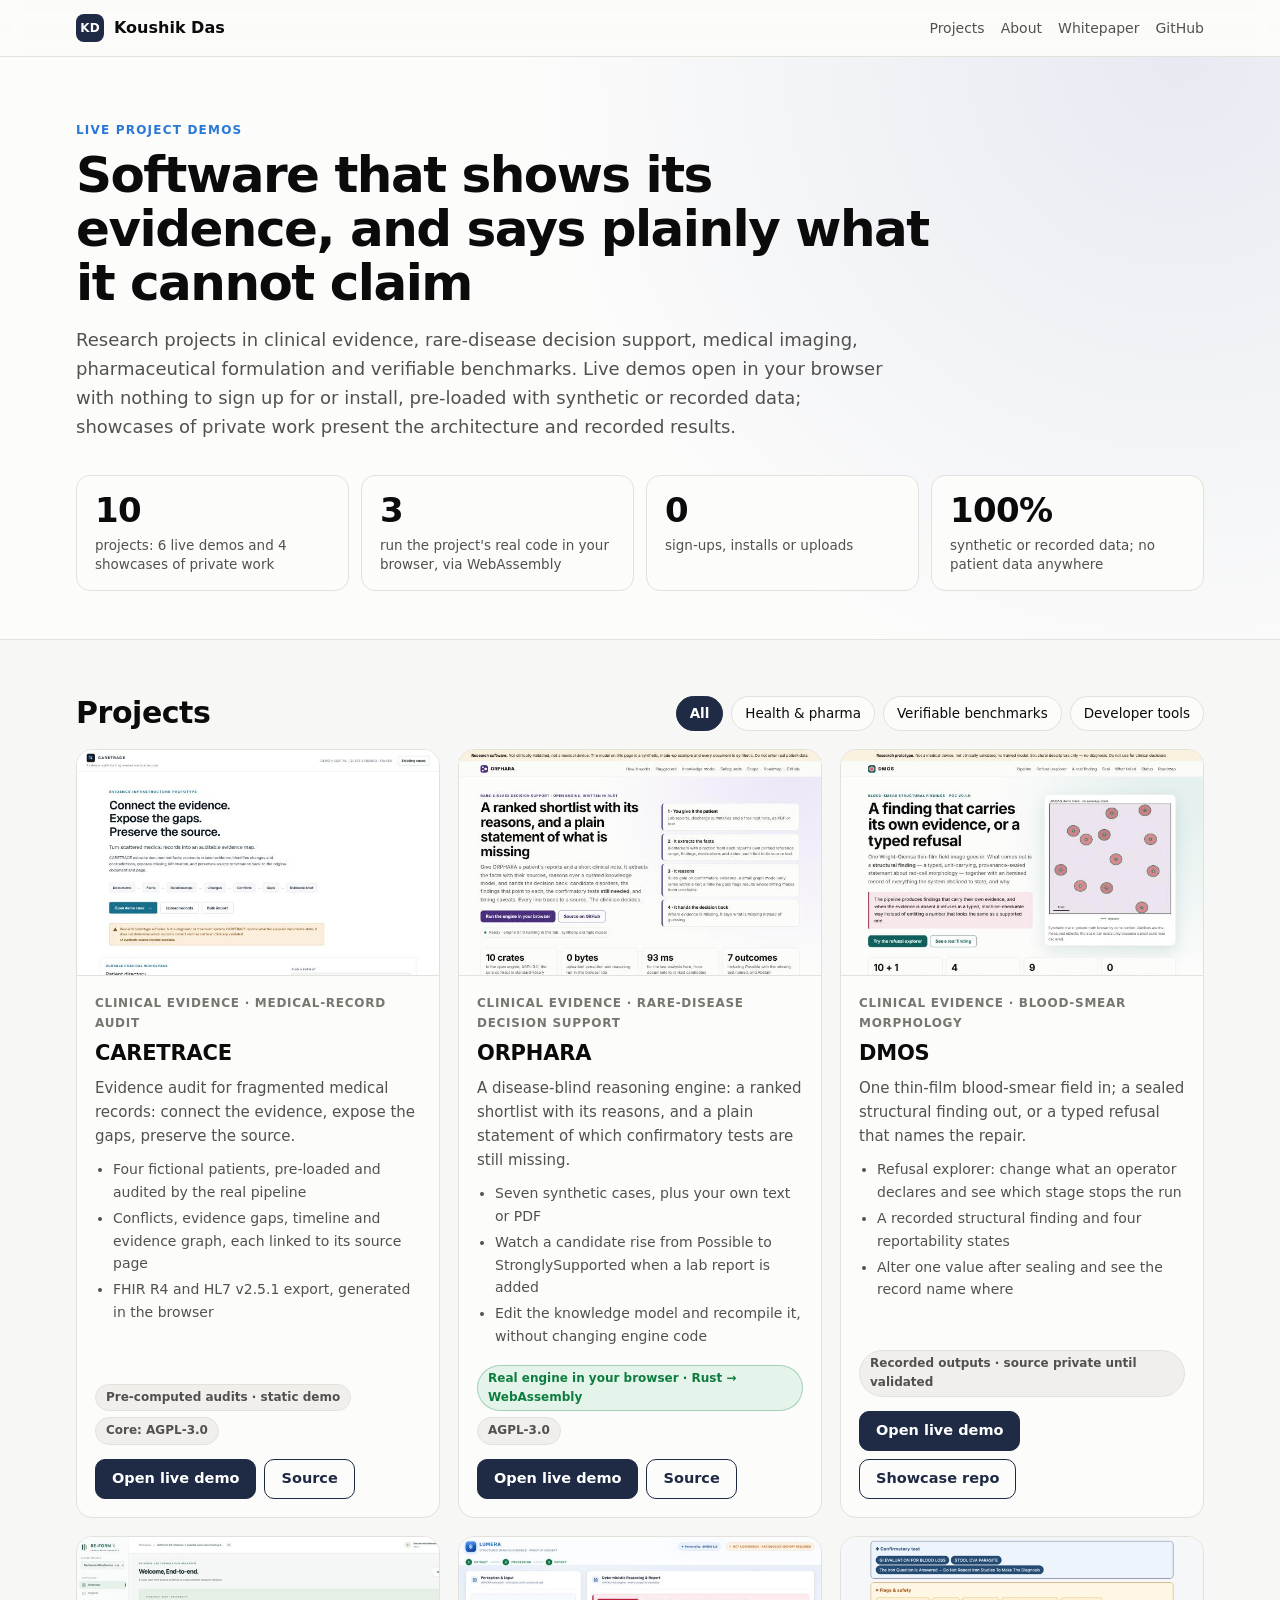
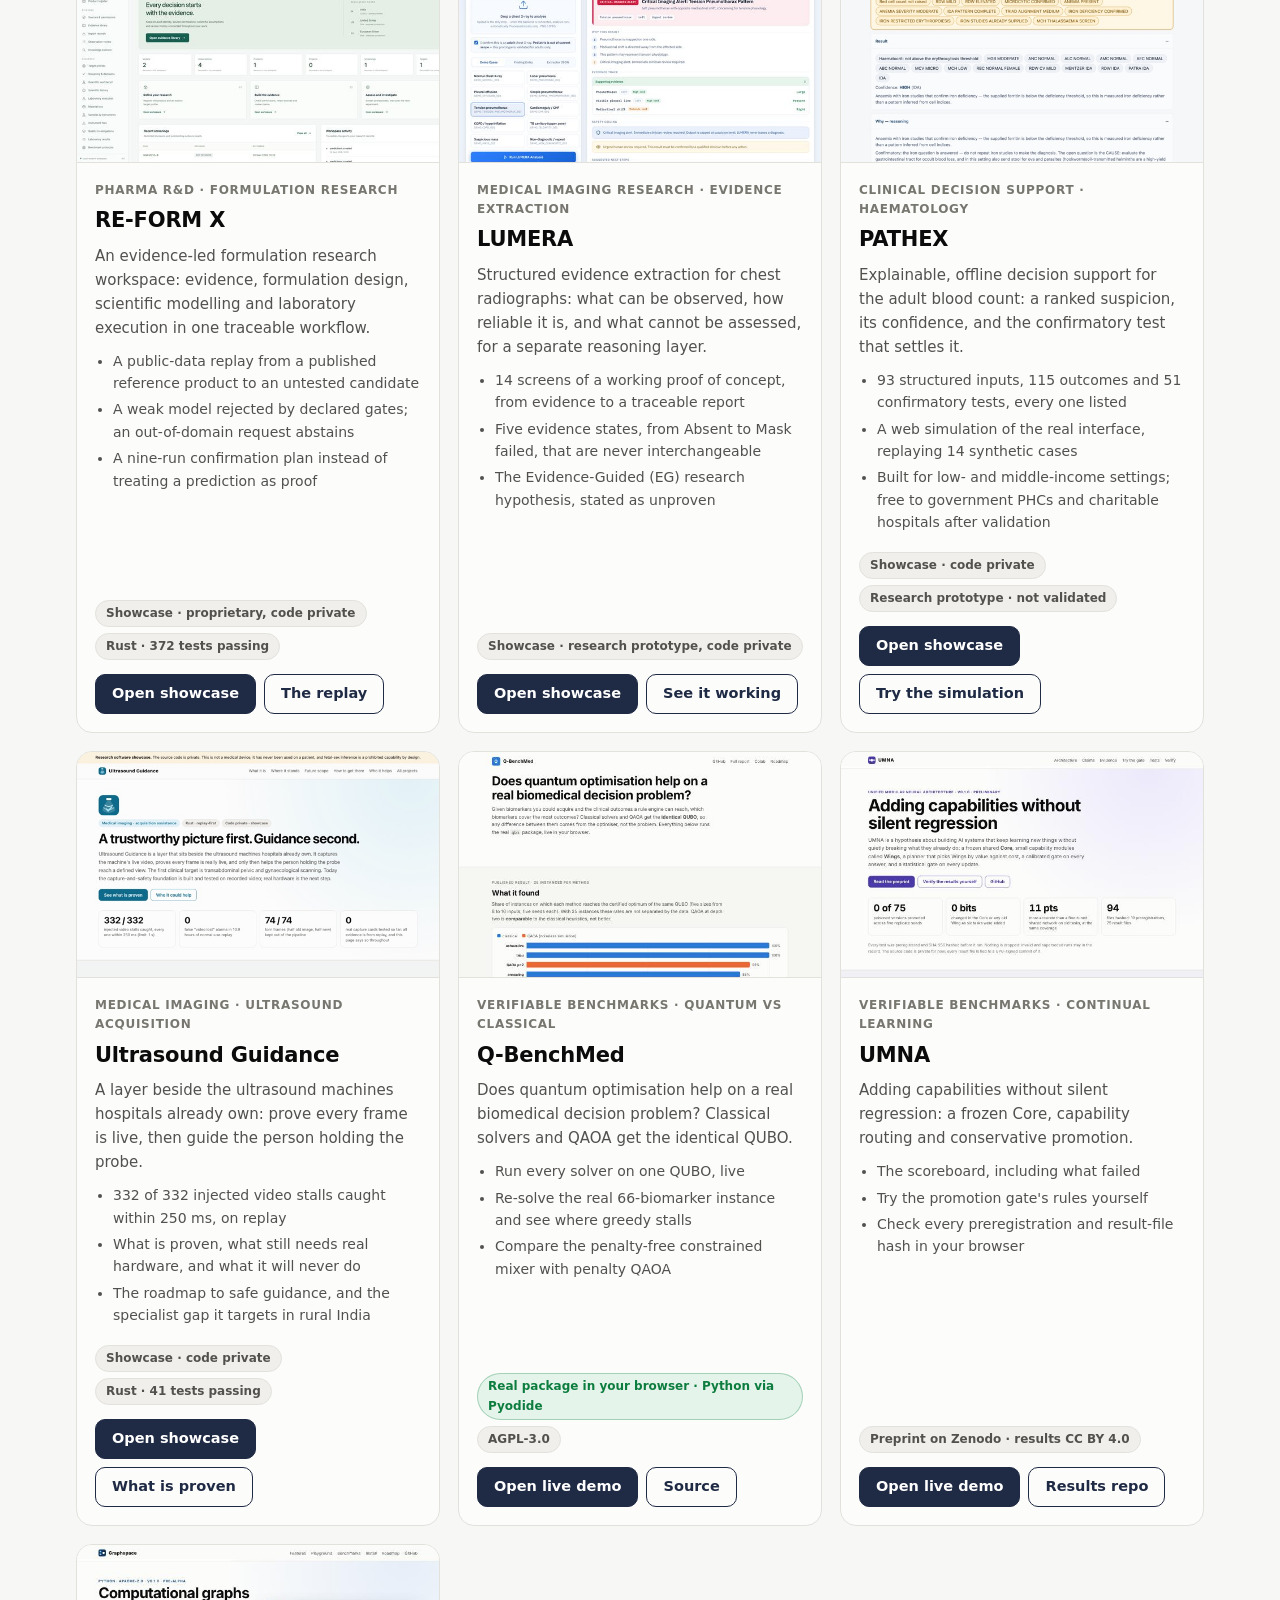
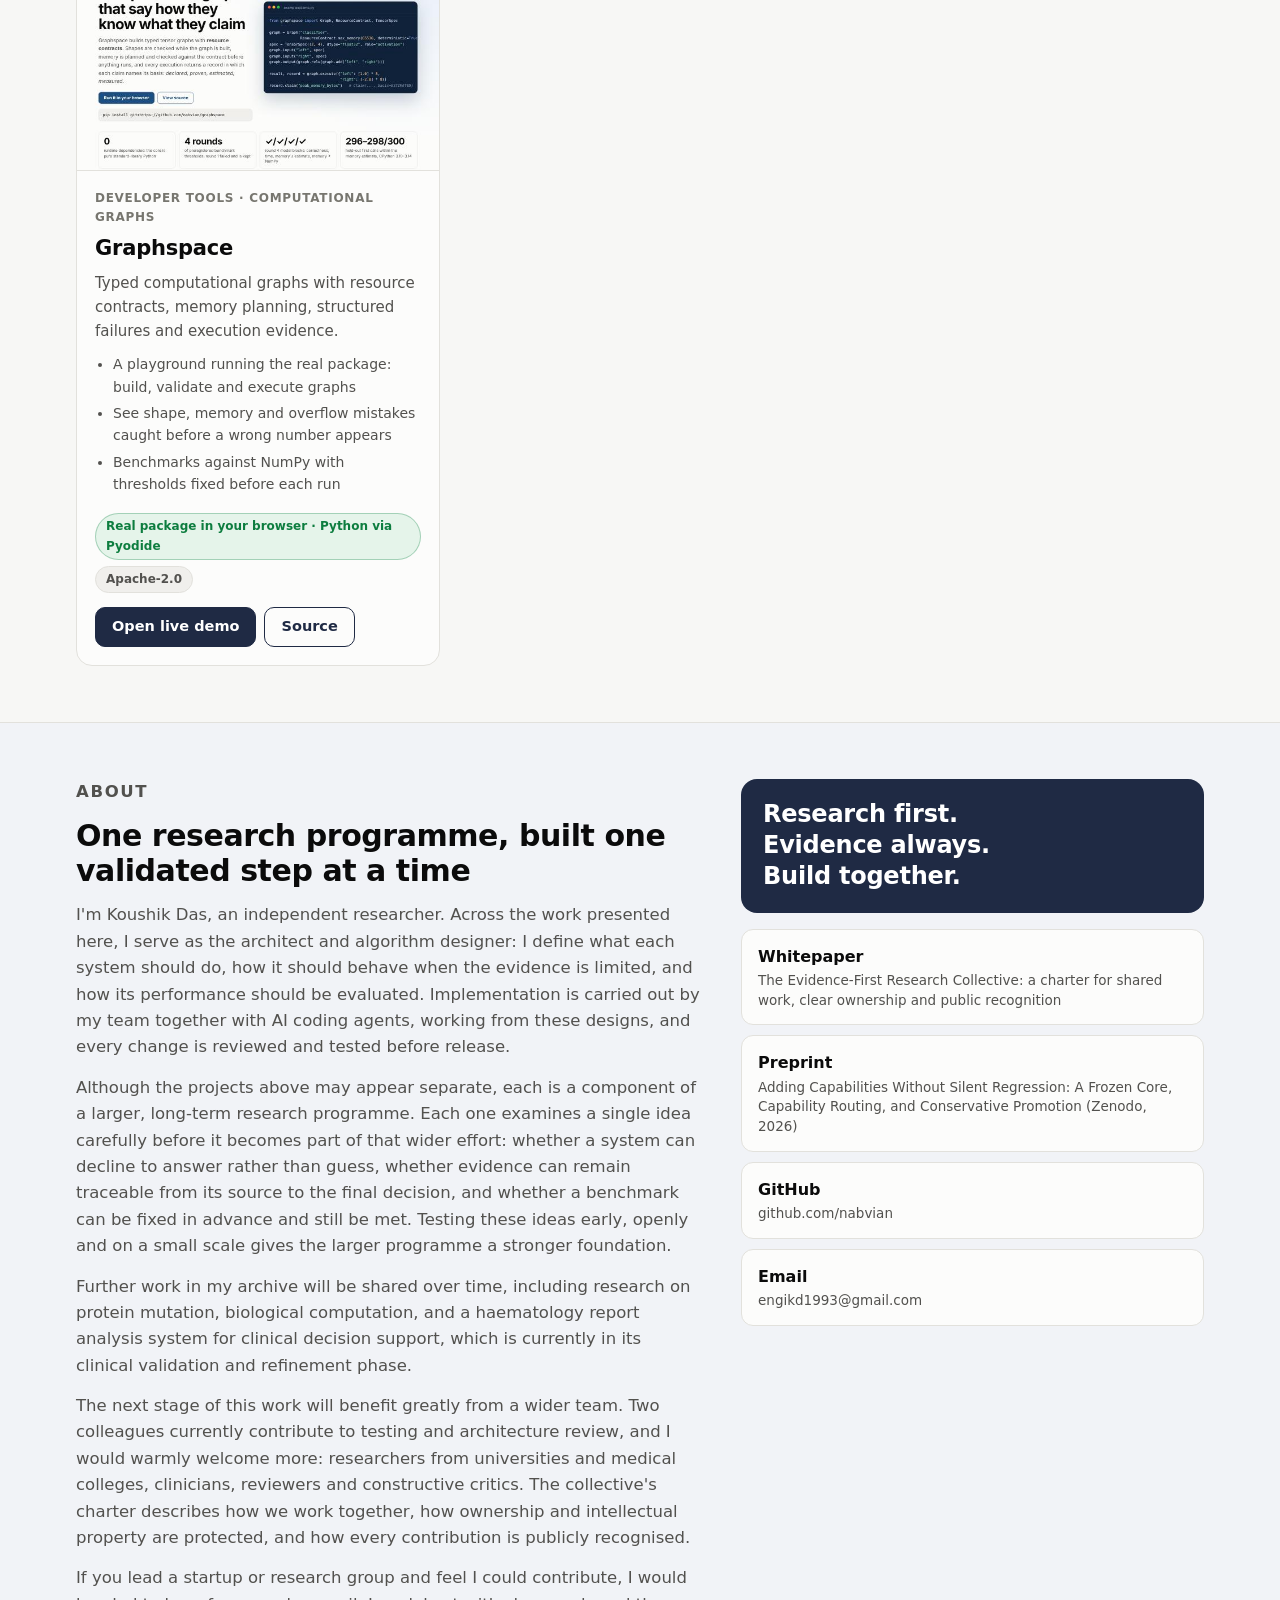
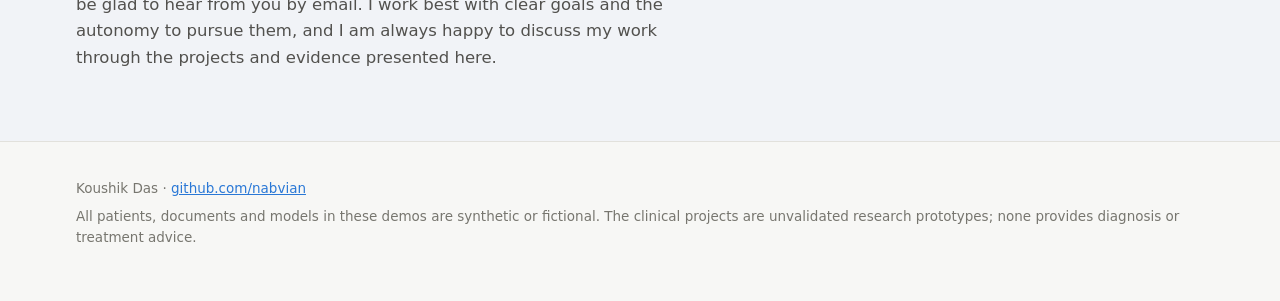
==== index.html @ 5d5f2a57 "Add the PATHEX showcase page and web simulation A showcase for the private PATHEX project, explainab" ====
<!doctype html>
<html lang="en">
<head>
<meta charset="utf-8">
<meta name="viewport" content="width=device-width, initial-scale=1">
<title>Koushik Das — live project demos</title>
<meta name="description" content="Research projects in clinical evidence, rare-disease decision support and verifiable benchmarks. Every demo runs in your browser with no sign-up and no install.">
<meta property="og:title" content="Koushik Das — live project demos">
<meta property="og:description" content="CARETRACE, ORPHARA, DMOS, Q-BenchMed, UMNA and Graphspace. Every demo runs in your browser: no sign-up, no install.">
<meta property="og:image" content="https://nabvian.github.io/img/orphara-engine-light.jpg">
<link rel="icon" href="data:image/svg+xml,%3Csvg xmlns='http://www.w3.org/2000/svg' viewBox='0 0 32 32'%3E%3Crect width='32' height='32' rx='8' fill='%231f2a44'/%3E%3Ctext x='16' y='21.5' font-family='Arial' font-size='14' font-weight='700' text-anchor='middle' fill='white'%3EKD%3C/text%3E%3C/svg%3E">
<link rel="stylesheet" href="style.css">
</head>
<body>
<a class="skip" href="#projects">Skip to the projects</a>
<header class="topbar">
  <div class="wrap topbar-inner">
    <a class="brand" href="#top"><i aria-hidden="true">KD</i>Koushik Das</a>
    <nav aria-label="Sections">
      <a href="#projects">Projects</a>
      <a href="#about">About</a>
      <a href="whitepaper/">Whitepaper</a>
      <a href="https://github.com/nabvian">GitHub</a>
    </nav>
  </div>
</header>

<main>
<section class="hero" id="top">
  <div class="wrap">
    <p class="eyebrow">Live project demos</p>
    <h1>Software that shows its evidence, and says plainly what it cannot claim</h1>
    <p class="lede">Research projects in clinical evidence, rare-disease decision support, medical imaging, pharmaceutical formulation and verifiable benchmarks. Live demos open in your browser with nothing to sign up for or install, pre-loaded with synthetic or recorded data; showcases of private work present the architecture and recorded results.</p>
    <div class="stats">
      <div class="stat"><strong>10</strong><span>projects: 6 live demos and 4 showcases of private work</span></div>
      <div class="stat"><strong>3</strong><span>run the project's real code in your browser, via WebAssembly</span></div>
      <div class="stat"><strong>0</strong><span>sign-ups, installs or uploads</span></div>
      <div class="stat"><strong>100%</strong><span>synthetic or recorded data; no patient data anywhere</span></div>
    </div>
  </div>
</section>

<section id="projects">
  <div class="wrap">
    <div class="projects-head">
      <h2>Projects</h2>
      <div class="filters" role="group" aria-label="Filter projects">
        <button type="button" aria-pressed="true" data-filter="all">All</button>
        <button type="button" aria-pressed="false" data-filter="clinical">Health &amp; pharma</button>
        <button type="button" aria-pressed="false" data-filter="benchmarks">Verifiable benchmarks</button>
        <button type="button" aria-pressed="false" data-filter="tools">Developer tools</button>
      </div>
    </div>

    <div class="grid">
      <article class="project" data-cat="clinical">
        <a class="thumb" href="https://nabvian.github.io/caretrace-demo/" tabindex="-1" aria-hidden="true"><picture><source srcset="img/caretrace-demo-dark.jpg" media="(prefers-color-scheme: dark)"><img src="img/caretrace-demo-light.jpg" alt="" width="640" height="400" loading="lazy"></picture></a>
        <div class="body">
          <p class="kicker">Clinical evidence · medical-record audit</p>
          <h3>CARETRACE</h3>
          <p class="pitch">Evidence audit for fragmented medical records: connect the evidence, expose the gaps, preserve the source.</p>
          <ul class="try">
            <li>Four fictional patients, pre-loaded and audited by the real pipeline</li>
            <li>Conflicts, evidence gaps, timeline and evidence graph, each linked to its source page</li>
            <li>FHIR R4 and HL7 v2.5.1 export, generated in the browser</li>
          </ul>
          <p class="runs"><span class="pill">Pre-computed audits · static demo</span><span class="pill">Core: AGPL-3.0</span></p>
          <div class="actions"><a class="button" href="https://nabvian.github.io/caretrace-demo/">Open live demo</a><a class="button ghost" href="https://github.com/nabvian/caretrace-core">Source</a></div>
        </div>
      </article>

      <article class="project" data-cat="clinical">
        <a class="thumb" href="https://nabvian.github.io/orphara-engine/" tabindex="-1" aria-hidden="true"><picture><source srcset="img/orphara-engine-dark.jpg" media="(prefers-color-scheme: dark)"><img src="img/orphara-engine-light.jpg" alt="" width="640" height="400" loading="lazy"></picture></a>
        <div class="body">
          <p class="kicker">Clinical evidence · rare-disease decision support</p>
          <h3>ORPHARA</h3>
          <p class="pitch">A disease-blind reasoning engine: a ranked shortlist with its reasons, and a plain statement of which confirmatory tests are still missing.</p>
          <ul class="try">
            <li>Seven synthetic cases, plus your own text or PDF</li>
            <li>Watch a candidate rise from Possible to StronglySupported when a lab report is added</li>
            <li>Edit the knowledge model and recompile it, without changing engine code</li>
          </ul>
          <p class="runs"><span class="pill live">Real engine in your browser · Rust → WebAssembly</span><span class="pill">AGPL-3.0</span></p>
          <div class="actions"><a class="button" href="https://nabvian.github.io/orphara-engine/">Open live demo</a><a class="button ghost" href="https://github.com/nabvian/orphara-engine">Source</a></div>
        </div>
      </article>

      <article class="project" data-cat="clinical">
        <a class="thumb" href="https://nabvian.github.io/dmos-demo/" tabindex="-1" aria-hidden="true"><picture><source srcset="img/dmos-demo-dark.jpg" media="(prefers-color-scheme: dark)"><img src="img/dmos-demo-light.jpg" alt="" width="640" height="400" loading="lazy"></picture></a>
        <div class="body">
          <p class="kicker">Clinical evidence · blood-smear morphology</p>
          <h3>DMOS</h3>
          <p class="pitch">One thin-film blood-smear field in; a sealed structural finding out, or a typed refusal that names the repair.</p>
          <ul class="try">
            <li>Refusal explorer: change what an operator declares and see which stage stops the run</li>
            <li>A recorded structural finding and four reportability states</li>
            <li>Alter one value after sealing and see the record name where</li>
          </ul>
          <p class="runs"><span class="pill">Recorded outputs · source private until validated</span></p>
          <div class="actions"><a class="button" href="https://nabvian.github.io/dmos-demo/">Open live demo</a><a class="button ghost" href="https://github.com/nabvian/dmos-demo">Showcase repo</a></div>
        </div>
      </article>

      <article class="project" data-cat="clinical">
        <a class="thumb" href="projects/reform-x/" tabindex="-1" aria-hidden="true"><img src="img/reform-x-light.jpg" alt="" width="640" height="400" loading="lazy"></a>
        <div class="body">
          <p class="kicker">Pharma R&amp;D · formulation research</p>
          <h3>RE-FORM X</h3>
          <p class="pitch">An evidence-led formulation research workspace: evidence, formulation design, scientific modelling and laboratory execution in one traceable workflow.</p>
          <ul class="try">
            <li>A public-data replay from a published reference product to an untested candidate</li>
            <li>A weak model rejected by declared gates; an out-of-domain request abstains</li>
            <li>A nine-run confirmation plan instead of treating a prediction as proof</li>
          </ul>
          <p class="runs"><span class="pill">Showcase · proprietary, code private</span><span class="pill">Rust · 372 tests passing</span></p>
          <div class="actions"><a class="button" href="projects/reform-x/">Open showcase</a><a class="button ghost" href="projects/reform-x/#replay">The replay</a></div>
        </div>
      </article>

      <article class="project" data-cat="clinical">
        <a class="thumb" href="projects/lumera/" tabindex="-1" aria-hidden="true"><picture><source srcset="img/lumera-dark.jpg" media="(prefers-color-scheme: dark)"><img src="img/lumera-light.jpg" alt="" width="640" height="400" loading="lazy"></picture></a>
        <div class="body">
          <p class="kicker">Medical imaging research · evidence extraction</p>
          <h3>LUMERA</h3>
          <p class="pitch">Structured evidence extraction for chest radiographs: what can be observed, how reliable it is, and what cannot be assessed, for a separate reasoning layer.</p>
          <ul class="try">
            <li>14 screens of a working proof of concept, from evidence to a traceable report</li>
            <li>Five evidence states, from Absent to Mask failed, that are never interchangeable</li>
            <li>The Evidence-Guided (EG) research hypothesis, stated as unproven</li>
          </ul>
          <p class="runs"><span class="pill">Showcase · research prototype, code private</span></p>
          <div class="actions"><a class="button" href="projects/lumera/">Open showcase</a><a class="button ghost" href="projects/lumera/#poc">See it working</a></div>
        </div>
      </article>

      <article class="project" data-cat="clinical">
        <a class="thumb" href="projects/pathex/" tabindex="-1" aria-hidden="true"><img src="img/pathex-light.jpg" alt="" width="640" height="400" loading="lazy"></a>
        <div class="body">
          <p class="kicker">Clinical decision support · haematology</p>
          <h3>PATHEX</h3>
          <p class="pitch">Explainable, offline decision support for the adult blood count: a ranked suspicion, its confidence, and the confirmatory test that settles it.</p>
          <ul class="try">
            <li>93 structured inputs, 115 outcomes and 51 confirmatory tests, every one listed</li>
            <li>A web simulation of the real interface, replaying 14 synthetic cases</li>
            <li>Built for low- and middle-income settings; free to government PHCs and charitable hospitals after validation</li>
          </ul>
          <p class="runs"><span class="pill">Showcase · code private</span><span class="pill">Research prototype · not validated</span></p>
          <div class="actions"><a class="button" href="projects/pathex/">Open showcase</a><a class="button ghost" href="projects/pathex/demo/">Try the simulation</a></div>
        </div>
      </article>

      <article class="project" data-cat="clinical">
        <a class="thumb" href="projects/ultrasound-guidance/" tabindex="-1" aria-hidden="true"><picture><source srcset="img/ultrasound-guidance-dark.jpg" media="(prefers-color-scheme: dark)"><img src="img/ultrasound-guidance-light.jpg" alt="" width="640" height="400" loading="lazy"></picture></a>
        <div class="body">
          <p class="kicker">Medical imaging · ultrasound acquisition</p>
          <h3>Ultrasound Guidance</h3>
          <p class="pitch">A layer beside the ultrasound machines hospitals already own: prove every frame is live, then guide the person holding the probe.</p>
          <ul class="try">
            <li>332 of 332 injected video stalls caught within 250 ms, on replay</li>
            <li>What is proven, what still needs real hardware, and what it will never do</li>
            <li>The roadmap to safe guidance, and the specialist gap it targets in rural India</li>
          </ul>
          <p class="runs"><span class="pill">Showcase · code private</span><span class="pill">Rust · 41 tests passing</span></p>
          <div class="actions"><a class="button" href="projects/ultrasound-guidance/">Open showcase</a><a class="button ghost" href="projects/ultrasound-guidance/#status">What is proven</a></div>
        </div>
      </article>

      <article class="project" data-cat="benchmarks">
        <a class="thumb" href="https://nabvian.github.io/qbenchmed/" tabindex="-1" aria-hidden="true"><picture><source srcset="img/qbenchmed-dark.jpg" media="(prefers-color-scheme: dark)"><img src="img/qbenchmed-light.jpg" alt="" width="640" height="400" loading="lazy"></picture></a>
        <div class="body">
          <p class="kicker">Verifiable benchmarks · quantum vs classical</p>
          <h3>Q-BenchMed</h3>
          <p class="pitch">Does quantum optimisation help on a real biomedical decision problem? Classical solvers and QAOA get the identical QUBO.</p>
          <ul class="try">
            <li>Run every solver on one QUBO, live</li>
            <li>Re-solve the real 66-biomarker instance and see where greedy stalls</li>
            <li>Compare the penalty-free constrained mixer with penalty QAOA</li>
          </ul>
          <p class="runs"><span class="pill live">Real package in your browser · Python via Pyodide</span><span class="pill">AGPL-3.0</span></p>
          <div class="actions"><a class="button" href="https://nabvian.github.io/qbenchmed/">Open live demo</a><a class="button ghost" href="https://github.com/nabvian/qbenchmed">Source</a></div>
        </div>
      </article>

      <article class="project" data-cat="benchmarks">
        <a class="thumb" href="https://nabvian.github.io/umna-benchmarks/" tabindex="-1" aria-hidden="true"><picture><source srcset="img/umna-benchmarks-dark.jpg" media="(prefers-color-scheme: dark)"><img src="img/umna-benchmarks-light.jpg" alt="" width="640" height="400" loading="lazy"></picture></a>
        <div class="body">
          <p class="kicker">Verifiable benchmarks · continual learning</p>
          <h3>UMNA</h3>
          <p class="pitch">Adding capabilities without silent regression: a frozen Core, capability routing and conservative promotion.</p>
          <ul class="try">
            <li>The scoreboard, including what failed</li>
            <li>Try the promotion gate's rules yourself</li>
            <li>Check every preregistration and result-file hash in your browser</li>
          </ul>
          <p class="runs"><span class="pill">Preprint on Zenodo · results CC BY 4.0</span></p>
          <div class="actions"><a class="button" href="https://nabvian.github.io/umna-benchmarks/">Open live demo</a><a class="button ghost" href="https://github.com/nabvian/umna-benchmarks">Results repo</a></div>
        </div>
      </article>

      <article class="project" data-cat="tools">
        <a class="thumb" href="https://nabvian.github.io/graphspace/" tabindex="-1" aria-hidden="true"><picture><source srcset="img/graphspace-dark.jpg" media="(prefers-color-scheme: dark)"><img src="img/graphspace-light.jpg" alt="" width="640" height="400" loading="lazy"></picture></a>
        <div class="body">
          <p class="kicker">Developer tools · computational graphs</p>
          <h3>Graphspace</h3>
          <p class="pitch">Typed computational graphs with resource contracts, memory planning, structured failures and execution evidence.</p>
          <ul class="try">
            <li>A playground running the real package: build, validate and execute graphs</li>
            <li>See shape, memory and overflow mistakes caught before a wrong number appears</li>
            <li>Benchmarks against NumPy with thresholds fixed before each run</li>
          </ul>
          <p class="runs"><span class="pill live">Real package in your browser · Python via Pyodide</span><span class="pill">Apache-2.0</span></p>
          <div class="actions"><a class="button" href="https://nabvian.github.io/graphspace/">Open live demo</a><a class="button ghost" href="https://github.com/nabvian/graphspace">Source</a></div>
        </div>
      </article>
    </div>
  </div>
</section>

<section id="about" class="band">
  <div class="wrap about">
    <div class="about-text">
      <p class="eyebrow">About</p>
      <h2>One research programme, built one validated step at a time</h2>
      <p>I'm Koushik Das, an independent researcher. Across the work presented here, I serve as the architect and algorithm designer: I define what each system should do, how it should behave when the evidence is limited, and how its performance should be evaluated. Implementation is carried out by my team together with AI coding agents, working from these designs, and every change is reviewed and tested before release.</p>
      <p>Although the projects above may appear separate, each is a component of a larger, long-term research programme. Each one examines a single idea carefully before it becomes part of that wider effort: whether a system can decline to answer rather than guess, whether evidence can remain traceable from its source to the final decision, and whether a benchmark can be fixed in advance and still be met. Testing these ideas early, openly and on a small scale gives the larger programme a stronger foundation.</p>
      <p>Further work in my archive will be shared over time, including research on protein mutation, biological computation, and a haematology report analysis system for clinical decision support, which is currently in its clinical validation and refinement phase.</p>
      <p>The next stage of this work will benefit greatly from a wider team. Two colleagues currently contribute to testing and architecture review, and I would warmly welcome more: researchers from universities and medical colleges, clinicians, reviewers and constructive critics. The collective's charter describes how we work together, how ownership and intellectual property are protected, and how every contribution is publicly recognised.</p>
      <p>If you lead a startup or research group and feel I could contribute, I would be glad to hear from you by email. I work best with clear goals and the autonomy to pursue them, and I am always happy to discuss my work through the projects and evidence presented here.</p>
    </div>
    <div class="about-side">
      <blockquote class="motto">Research first.<br>Evidence always.<br>Build together.</blockquote>
      <div class="links">
        <a class="link-card" href="whitepaper/"><b>Whitepaper</b><span>The Evidence-First Research Collective: a charter for shared work, clear ownership and public recognition</span></a>
        <a class="link-card" href="https://doi.org/10.5281/zenodo.23097652"><b>Preprint</b><span>Adding Capabilities Without Silent Regression: A Frozen Core, Capability Routing, and Conservative Promotion (Zenodo, 2026)</span></a>
        <a class="link-card" href="https://github.com/nabvian"><b>GitHub</b><span>github.com/nabvian</span></a>
        <a class="link-card" href="mailto:engikd1993@gmail.com"><b>Email</b><span>engikd1993@gmail.com</span></a>
      </div>
    </div>
  </div>
</section>
</main>

<footer class="footer">
  <div class="wrap">
    <p>Koushik Das · <a href="https://github.com/nabvian">github.com/nabvian</a></p>
    <p>All patients, documents and models in these demos are synthetic or fictional. The clinical projects are unvalidated research prototypes; none provides diagnosis or treatment advice.</p>
  </div>
</footer>
<script>
  const buttons = document.querySelectorAll(".filters button");
  buttons.forEach((b) => b.addEventListener("click", () => {
    buttons.forEach((x) => x.setAttribute("aria-pressed", String(x === b)));
    document.querySelectorAll(".project").forEach((p) => { p.hidden = b.dataset.filter !== "all" && p.dataset.cat !== b.dataset.filter; });
  }));
</script>
</body>
</html>
---- style.css ----
:root {
  color-scheme: light;
  --surface-0: #f7f7f5; --surface-1: #fcfcfb; --surface-2: #f0efec; --band: #f1f3f7;
  --line: #e2e1dc;
  --text-primary: #0b0b0b; --text-secondary: #52514e; --text-muted: #77766f;
  --brand: #1f2a44; --brand-soft: #e7eaf2; --on-brand: #ffffff; --accent: #2a78d6;
  --good: #0d7d3f; --good-soft: #e5f4ea;
}
@media (prefers-color-scheme: dark) {
  :root:not([data-theme="light"]) {
    color-scheme: dark;
    --surface-0: #121211; --surface-1: #1a1a19; --surface-2: #242422; --band: #15171c;
    --line: #34332f;
    --text-primary: #ffffff; --text-secondary: #c3c2b7; --text-muted: #9a998f;
    --brand: #c9d4ee; --brand-soft: #232a3a; --on-brand: #10141f; --accent: #6aa8f0;
    --good: #5fc488; --good-soft: #17301f;
  }
}
:root[data-theme="dark"] {
  color-scheme: dark;
  --surface-0: #121211; --surface-1: #1a1a19; --surface-2: #242422; --band: #15171c; --line: #34332f;
  --text-primary: #ffffff; --text-secondary: #c3c2b7; --text-muted: #9a998f;
  --brand: #c9d4ee; --brand-soft: #232a3a; --on-brand: #10141f; --accent: #6aa8f0;
  --good: #5fc488; --good-soft: #17301f;
}

* { box-sizing: border-box; }
html { scroll-behavior: smooth; scroll-padding-top: 70px; -webkit-text-size-adjust: 100%; }
body { margin: 0; background: var(--surface-0); color: var(--text-primary); font: 16px/1.6 ui-sans-serif, system-ui, -apple-system, "Segoe UI", Roboto, Arial, sans-serif; -webkit-font-smoothing: antialiased; }
a { color: var(--accent); }
.wrap { width: min(1160px, 100%); margin: 0 auto; padding: 0 16px; }
.skip { position: absolute; left: -999px; top: 8px; background: var(--surface-1); padding: 8px 12px; border-radius: 8px; z-index: 50; }
.skip:focus { left: 8px; }
:focus-visible { outline: 3px solid color-mix(in srgb, var(--accent) 50%, transparent); outline-offset: 2px; }

.topbar { position: sticky; top: 0; z-index: 20; background: color-mix(in srgb, var(--surface-1) 88%, transparent); backdrop-filter: saturate(1.4) blur(10px); border-bottom: 1px solid var(--line); }
.topbar-inner { height: 56px; display: flex; align-items: center; justify-content: space-between; gap: 16px; }
.brand { display: inline-flex; align-items: center; gap: 10px; color: var(--text-primary); text-decoration: none; font-weight: 750; }
.brand i { display: grid; place-items: center; width: 28px; height: 28px; border-radius: 8px; background: #1f2a44; color: #fff; font: 700 12px/1 ui-sans-serif, system-ui, sans-serif; font-style: normal; }
nav { display: flex; gap: 16px; font-size: 14px; overflow-x: auto; scrollbar-width: none; min-width: 0; }
nav a { color: var(--text-secondary); text-decoration: none; }
nav a:hover { color: var(--text-primary); }

section { padding: 56px 0; }
.band { background: var(--band); border-top: 1px solid var(--line); border-bottom: 1px solid var(--line); }
.eyebrow { margin: 0 0 8px; color: var(--accent); font-size: 12px; font-weight: 750; text-transform: uppercase; letter-spacing: 0.1em; }
h1 { margin: 0 0 16px; max-width: 900px; font-size: clamp(30px, 4.4vw, 50px); line-height: 1.08; letter-spacing: -0.03em; }
h2 { margin: 0 0 14px; font-size: clamp(23px, 3vw, 30px); line-height: 1.15; letter-spacing: -0.015em; }
h3 { margin: 0 0 6px; font-size: 21px; letter-spacing: -0.01em; }
.lede { margin: 0; max-width: 820px; color: var(--text-secondary); font-size: 18px; }

.hero { padding: 64px 0 48px; background: radial-gradient(circle at 92% 0%, var(--brand-soft), transparent 50%), var(--surface-1); border-bottom: 1px solid var(--line); }
.stats { display: grid; grid-template-columns: repeat(4, minmax(0, 1fr)); gap: 12px; margin-top: 34px; }
.stat { padding: 16px 18px; border: 1px solid var(--line); border-radius: 14px; background: var(--surface-1); min-width: 0; }
.stat strong { display: block; font-size: clamp(26px, 3vw, 34px); line-height: 1.1; letter-spacing: -0.02em; }
.stat span { display: block; margin-top: 6px; color: var(--text-secondary); font-size: 13.5px; line-height: 1.4; }

.projects-head { display: flex; justify-content: space-between; align-items: center; gap: 12px 20px; flex-wrap: wrap; margin-bottom: 18px; }
.projects-head h2 { margin: 0; }
.filters { display: flex; flex-wrap: wrap; gap: 8px; }
.filters button { padding: 6px 13px; border: 1px solid var(--line); border-radius: 99px; background: var(--surface-1); color: var(--text-primary); font: inherit; font-size: 13.5px; cursor: pointer; }
.filters button[aria-pressed="true"] { border-color: var(--brand); background: var(--brand); color: var(--on-brand); font-weight: 650; }

.grid { display: grid; grid-template-columns: repeat(3, minmax(0, 1fr)); gap: 18px; }
.project { display: flex; flex-direction: column; border: 1px solid var(--line); border-radius: 16px; background: var(--surface-1); overflow: hidden; min-width: 0; transition: box-shadow .15s, transform .15s; }
.project:hover { box-shadow: 0 14px 36px rgba(20, 30, 60, 0.12); transform: translateY(-2px); }
.project[hidden] { display: none; }
.thumb { display: block; aspect-ratio: 16 / 10; overflow: hidden; border-bottom: 1px solid var(--line); background: var(--surface-2); }
.thumb img { display: block; width: 100%; height: 100%; object-fit: cover; object-position: top; }
.body { display: flex; flex-direction: column; flex: 1; padding: 18px; }
.kicker { margin: 0 0 4px; color: var(--text-muted); font-size: 12px; font-weight: 650; text-transform: uppercase; letter-spacing: .06em; }
.pitch { margin: 0 0 10px; color: var(--text-secondary); font-size: 15px; }
.try { margin: 0 0 14px; padding-left: 18px; color: var(--text-secondary); font-size: 14px; }
.try li { margin-bottom: 4px; }
.runs { display: flex; flex-wrap: wrap; gap: 6px; margin: auto 0 14px; }
.pill { display: inline-block; padding: 3px 10px; border-radius: 99px; font-size: 12px; font-weight: 600; background: var(--surface-2); color: var(--text-secondary); border: 1px solid var(--line); }
.pill.live { background: var(--good-soft); color: var(--good); border-color: color-mix(in srgb, var(--good) 30%, transparent); }
.actions { display: flex; flex-wrap: wrap; gap: 8px; }
.button { display: inline-flex; align-items: center; justify-content: center; min-height: 40px; padding: 0 16px; border: 1px solid var(--brand); border-radius: 10px; background: var(--brand); color: var(--on-brand); font-size: 14.5px; font-weight: 650; text-decoration: none; }
.button.ghost { background: transparent; color: var(--brand); }

.habits { display: grid; grid-template-columns: repeat(4, minmax(0, 1fr)); gap: 12px; }
.habits article { padding: 16px; border: 1px solid var(--line); border-radius: 14px; background: var(--surface-1); min-width: 0; }
.habits b { display: block; margin-bottom: 6px; }
.habits p { margin: 0; color: var(--text-secondary); font-size: 14px; }

.about { display: grid; grid-template-columns: minmax(0, 1.35fr) minmax(0, 1fr); gap: 40px; align-items: start; }
.about-text p { color: var(--text-secondary); font-size: 16.5px; margin: 0 0 14px; max-width: 720px; }
.about-side { display: grid; gap: 16px; min-width: 0; }
.motto { margin: 0; padding: 20px 22px; border-radius: 16px; background: var(--brand); color: var(--on-brand); font-size: 24px; font-weight: 750; line-height: 1.3; letter-spacing: -0.01em; }
.links { display: grid; gap: 10px; }
.link-card { display: block; padding: 14px 16px; border: 1px solid var(--line); border-radius: 12px; background: var(--surface-1); color: var(--text-primary); text-decoration: none; transition: border-color .15s; }
.link-card:hover { border-color: var(--accent); }
.link-card b { display: block; margin-bottom: 2px; }
.link-card span { display: block; color: var(--text-secondary); font-size: 13.5px; line-height: 1.45; overflow-wrap: anywhere; }
.footer { padding: 30px 0 46px; color: var(--text-muted); font-size: 13.5px; }
.footer p { margin: 6px 0; }

@media (max-width: 1000px) {
  .about { grid-template-columns: 1fr; gap: 24px; }
  .grid { grid-template-columns: repeat(2, minmax(0, 1fr)); }
  .habits { grid-template-columns: repeat(2, minmax(0, 1fr)); }
}
@media (max-width: 640px) {
  .grid, .habits { grid-template-columns: 1fr; }
  .stats { grid-template-columns: 1fr 1fr; }
  section { padding: 44px 0; }
}
@media (prefers-reduced-motion: reduce) { html { scroll-behavior: auto; } .project { transition: none; } .project:hover { transform: none; } }
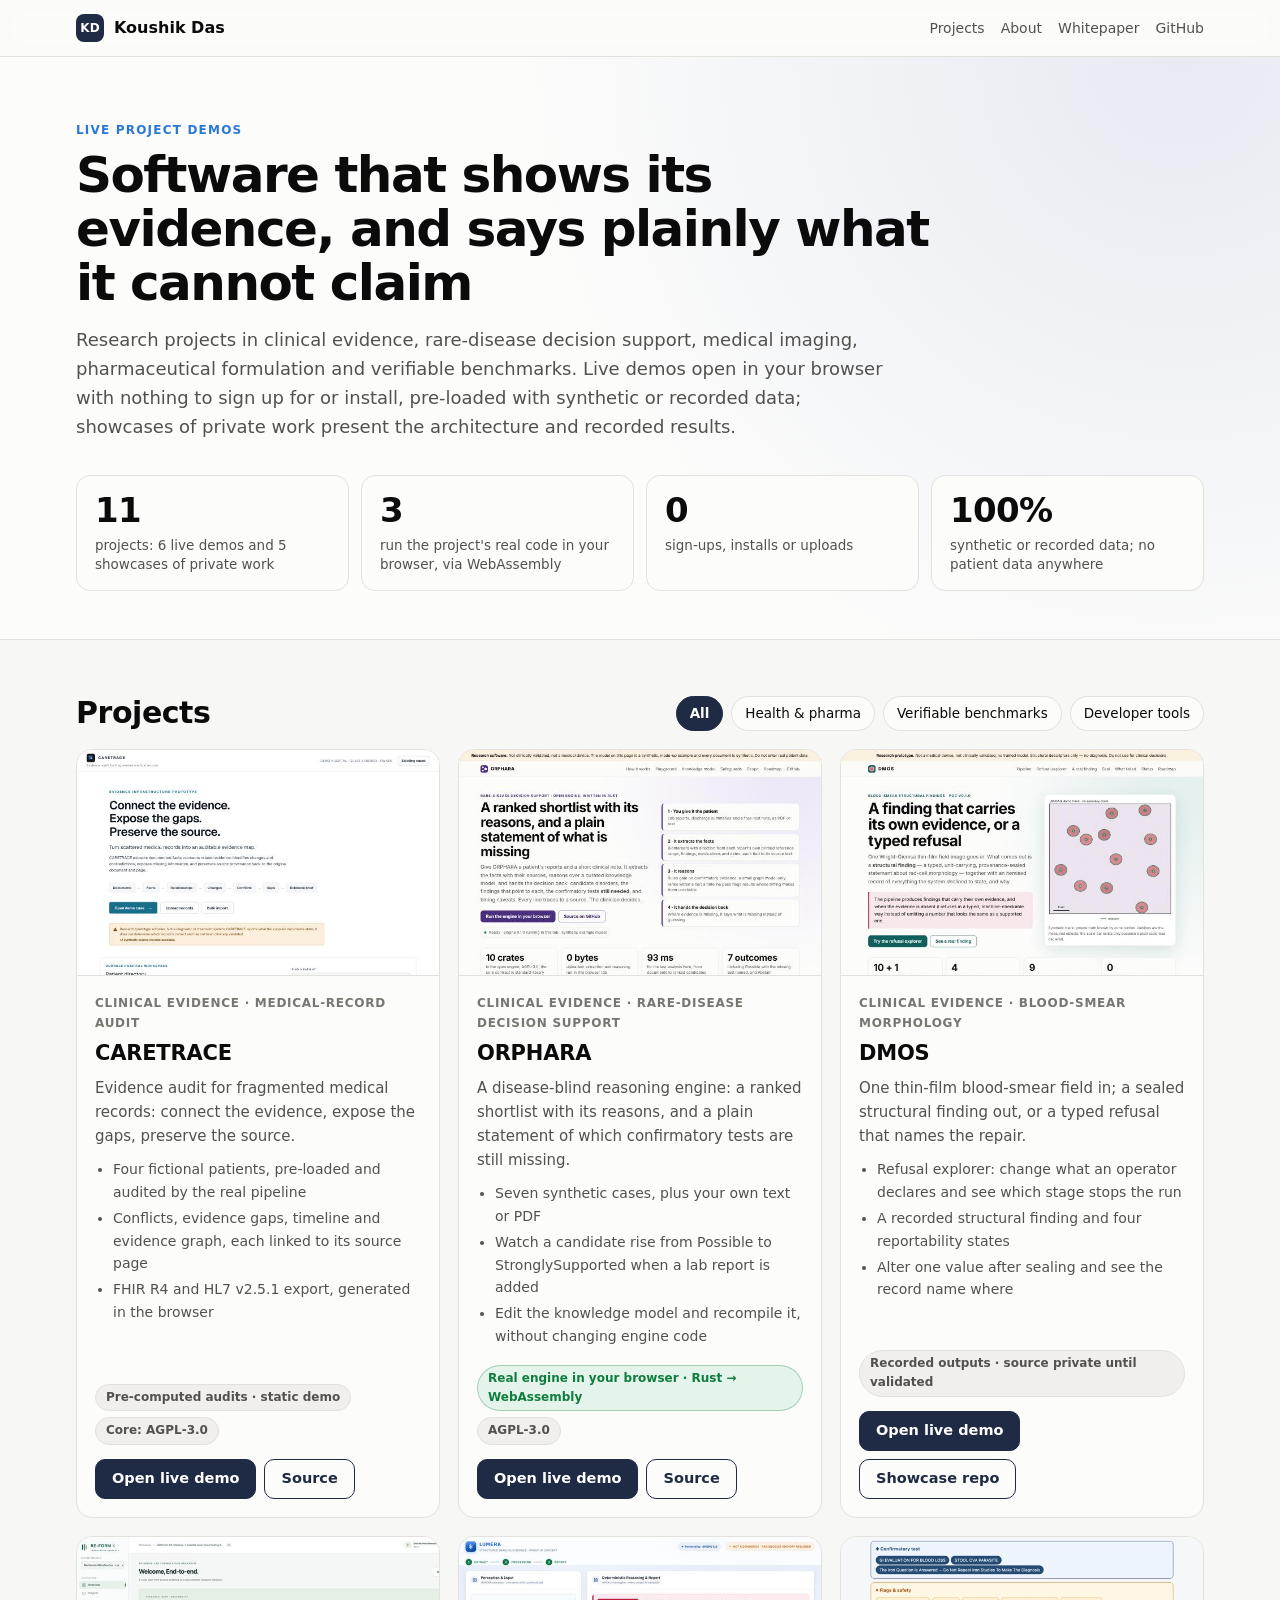
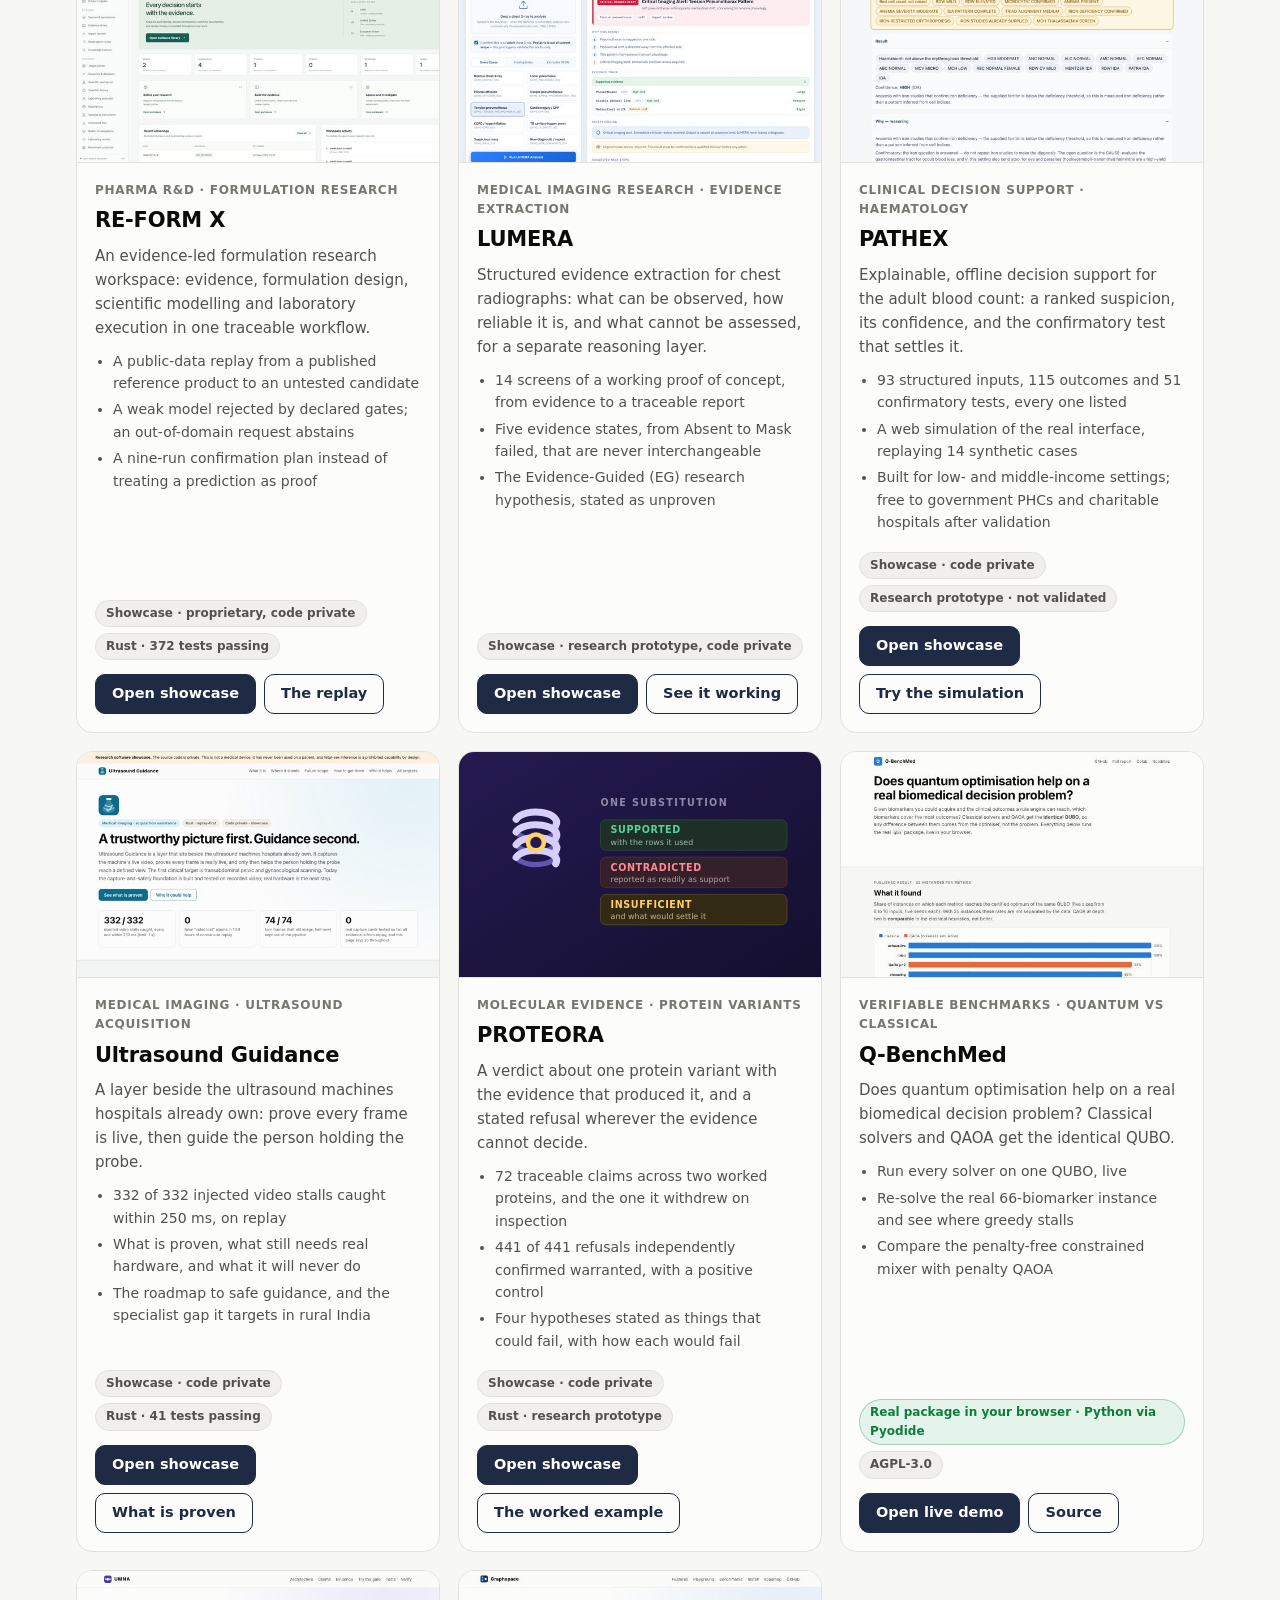
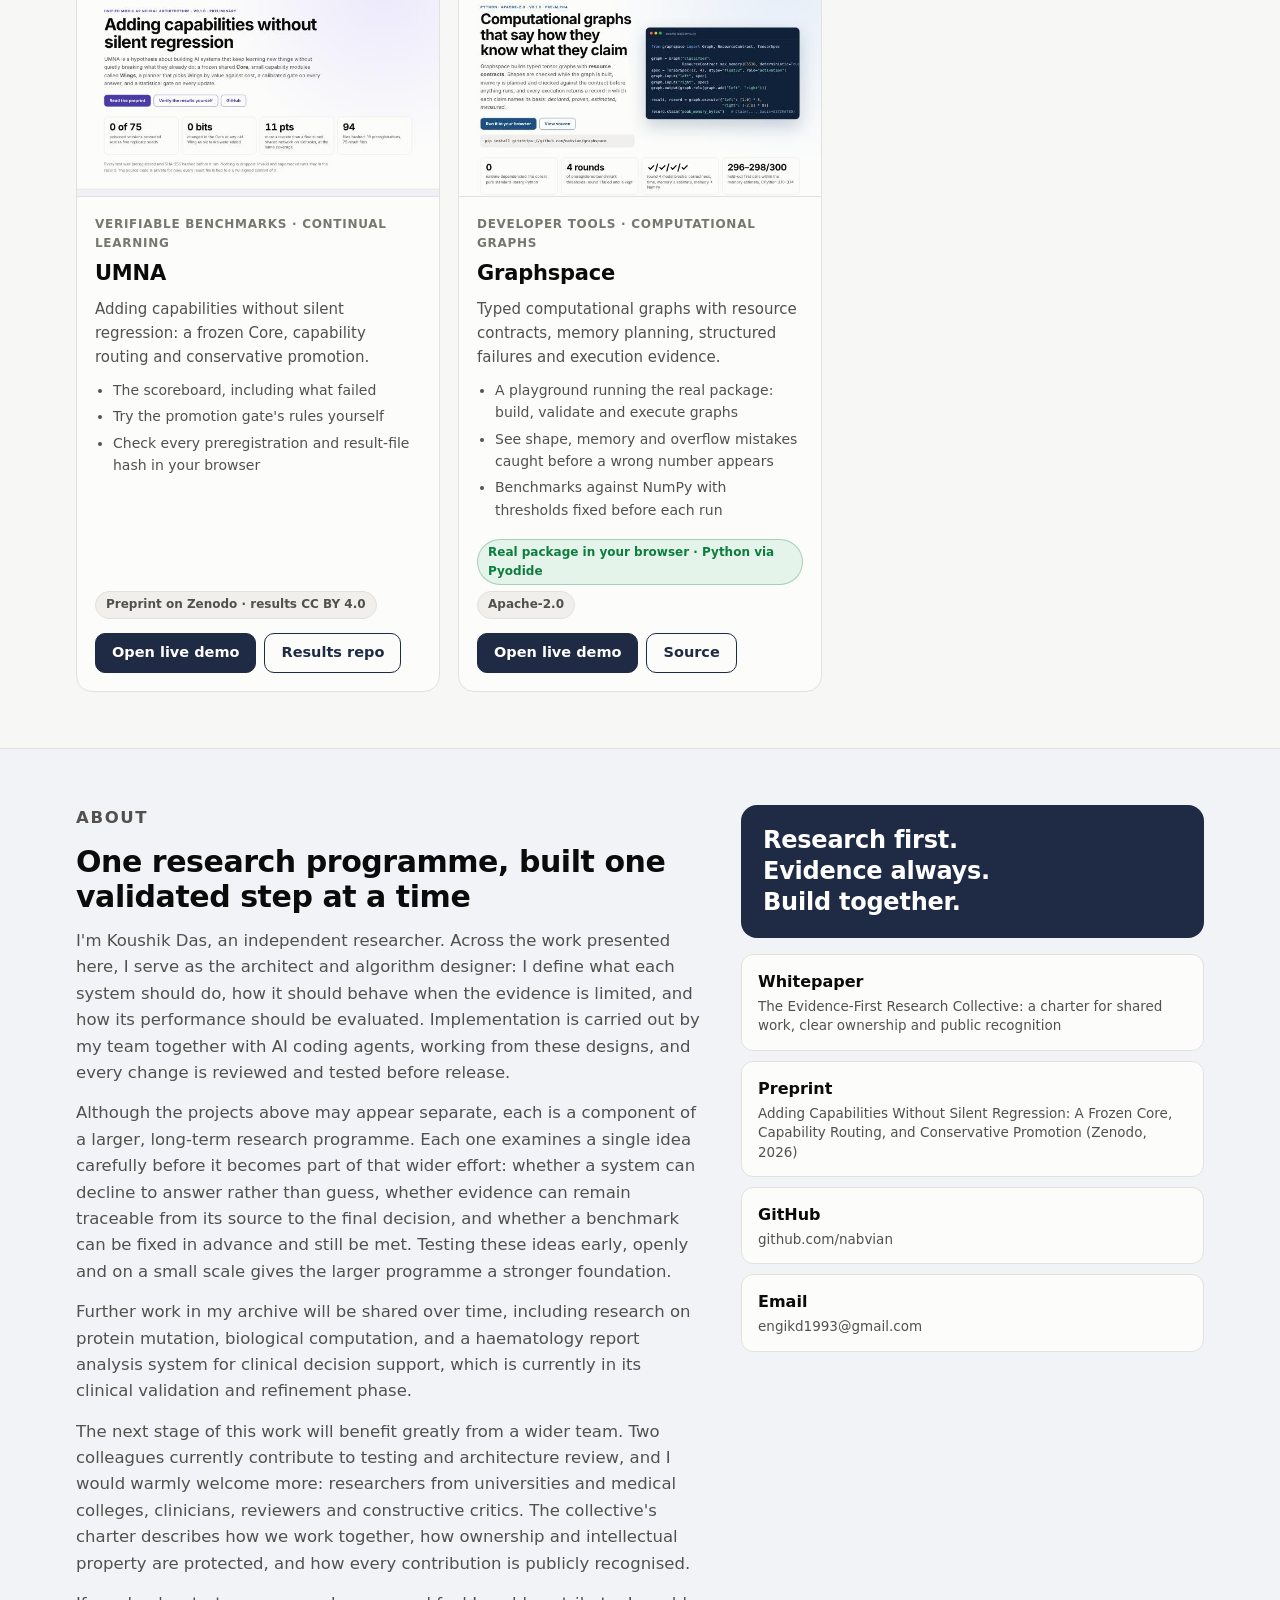
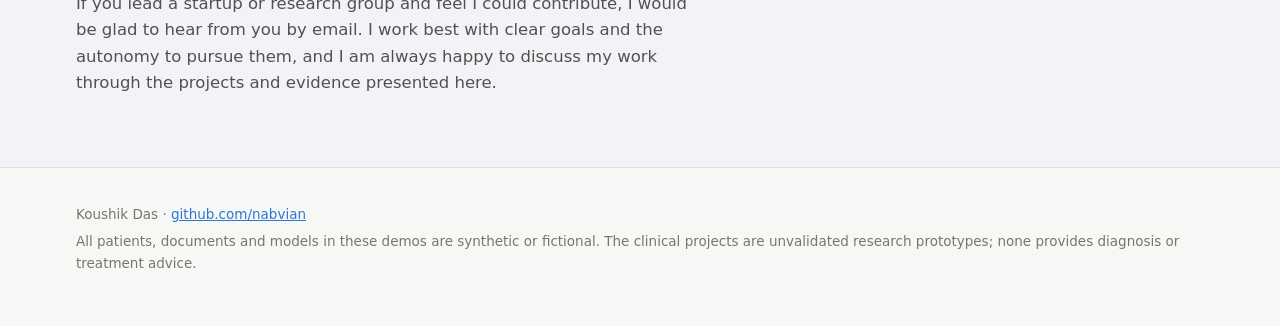
==== commit f7b3bbb6: "Add the PROTEORA showcase page A verdict about one protein variant with the evidence that produced i" ====
--- a/index.html
+++ b/index.html
@@ -32,7 +32,7 @@
     <h1>Software that shows its evidence, and says plainly what it cannot claim</h1>
     <p class="lede">Research projects in clinical evidence, rare-disease decision support, medical imaging, pharmaceutical formulation and verifiable benchmarks. Live demos open in your browser with nothing to sign up for or install, pre-loaded with synthetic or recorded data; showcases of private work present the architecture and recorded results.</p>
     <div class="stats">
-      <div class="stat"><strong>10</strong><span>projects: 6 live demos and 4 showcases of private work</span></div>
+      <div class="stat"><strong>11</strong><span>projects: 6 live demos and 5 showcases of private work</span></div>
       <div class="stat"><strong>3</strong><span>run the project's real code in your browser, via WebAssembly</span></div>
       <div class="stat"><strong>0</strong><span>sign-ups, installs or uploads</span></div>
       <div class="stat"><strong>100%</strong><span>synthetic or recorded data; no patient data anywhere</span></div>
@@ -165,6 +165,22 @@
         </div>
       </article>
 
+      <article class="project" data-cat="clinical">
+        <a class="thumb" href="projects/proteora/" tabindex="-1" aria-hidden="true"><img src="img/proteora.svg" alt="" width="640" height="400" loading="lazy"></a>
+        <div class="body">
+          <p class="kicker">Molecular evidence · protein variants</p>
+          <h3>PROTEORA</h3>
+          <p class="pitch">A verdict about one protein variant with the evidence that produced it, and a stated refusal wherever the evidence cannot decide.</p>
+          <ul class="try">
+            <li>72 traceable claims across two worked proteins, and the one it withdrew on inspection</li>
+            <li>441 of 441 refusals independently confirmed warranted, with a positive control</li>
+            <li>Four hypotheses stated as things that could fail, with how each would fail</li>
+          </ul>
+          <p class="runs"><span class="pill">Showcase · code private</span><span class="pill">Rust · research prototype</span></p>
+          <div class="actions"><a class="button" href="projects/proteora/">Open showcase</a><a class="button ghost" href="projects/proteora/#case">The worked example</a></div>
+        </div>
+      </article>
+
       <article class="project" data-cat="benchmarks">
         <a class="thumb" href="https://nabvian.github.io/qbenchmed/" tabindex="-1" aria-hidden="true"><picture><source srcset="img/qbenchmed-dark.jpg" media="(prefers-color-scheme: dark)"><img src="img/qbenchmed-light.jpg" alt="" width="640" height="400" loading="lazy"></picture></a>
         <div class="body">
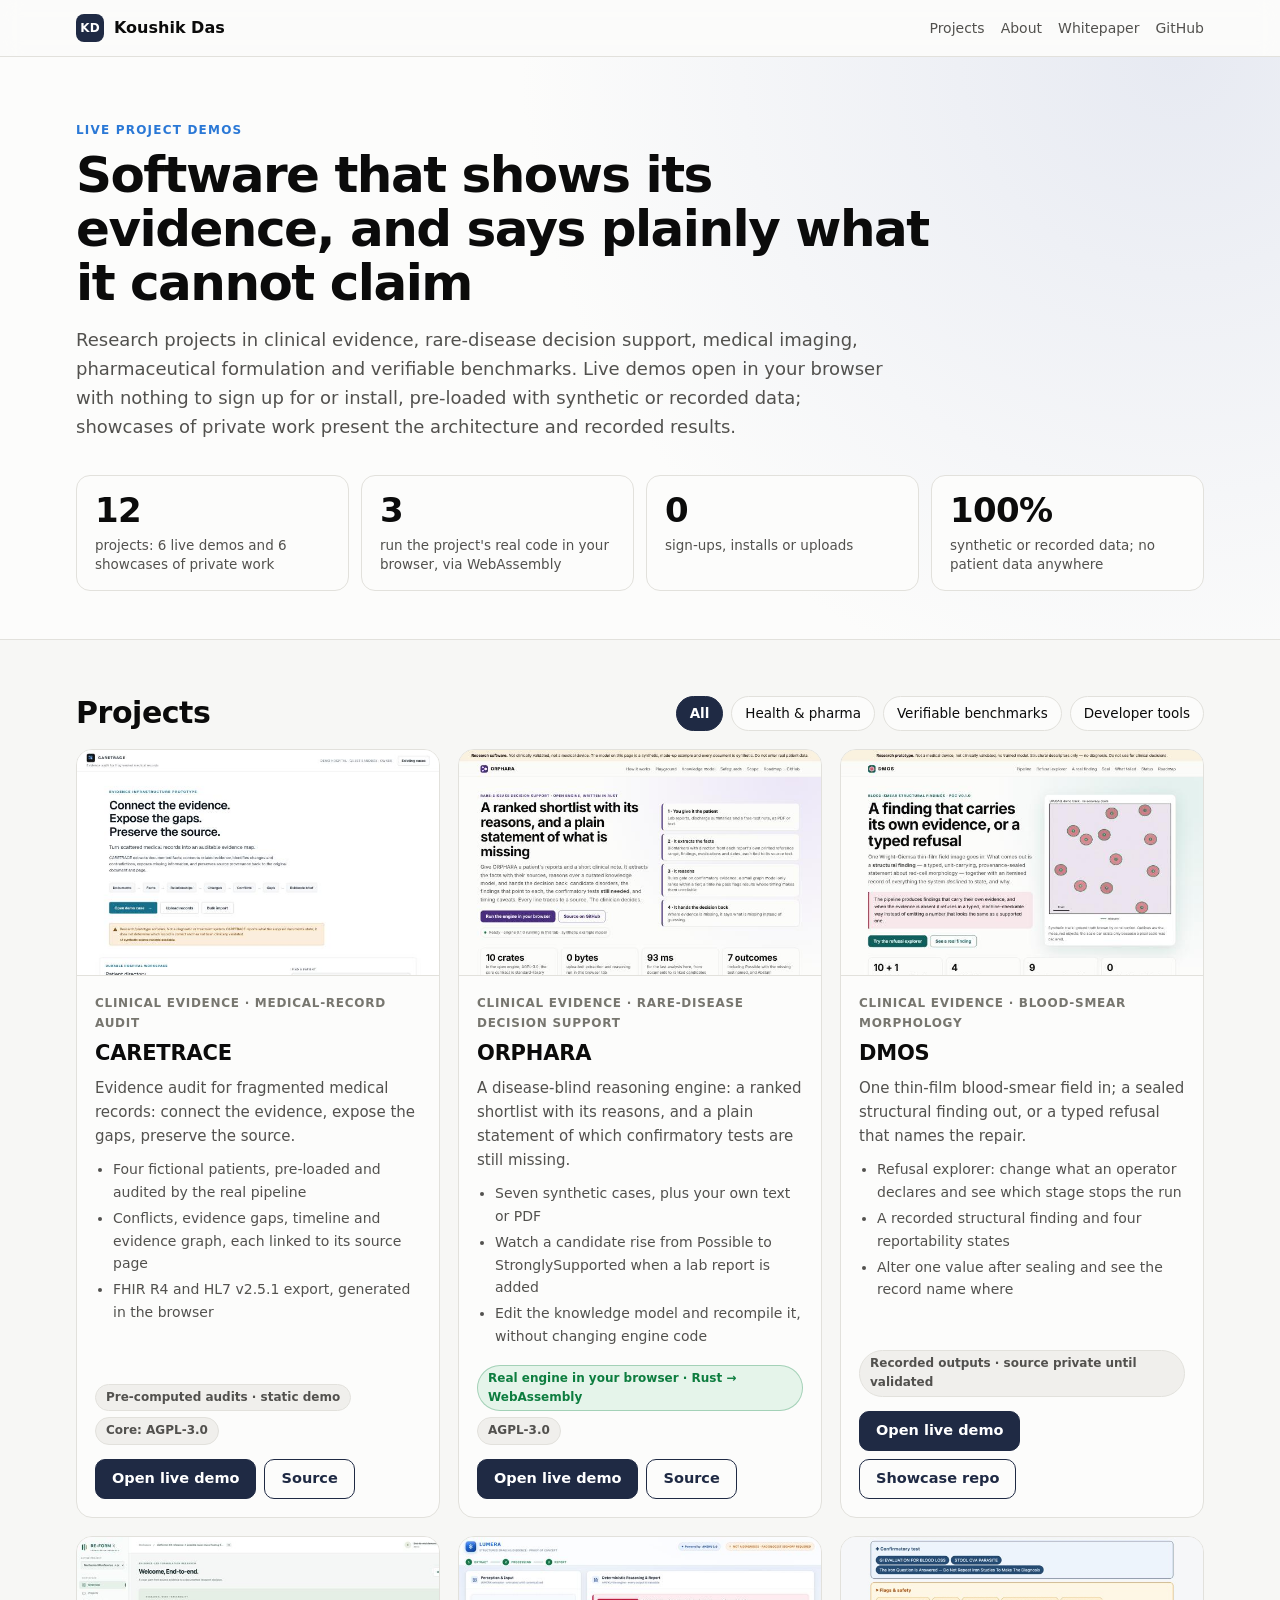
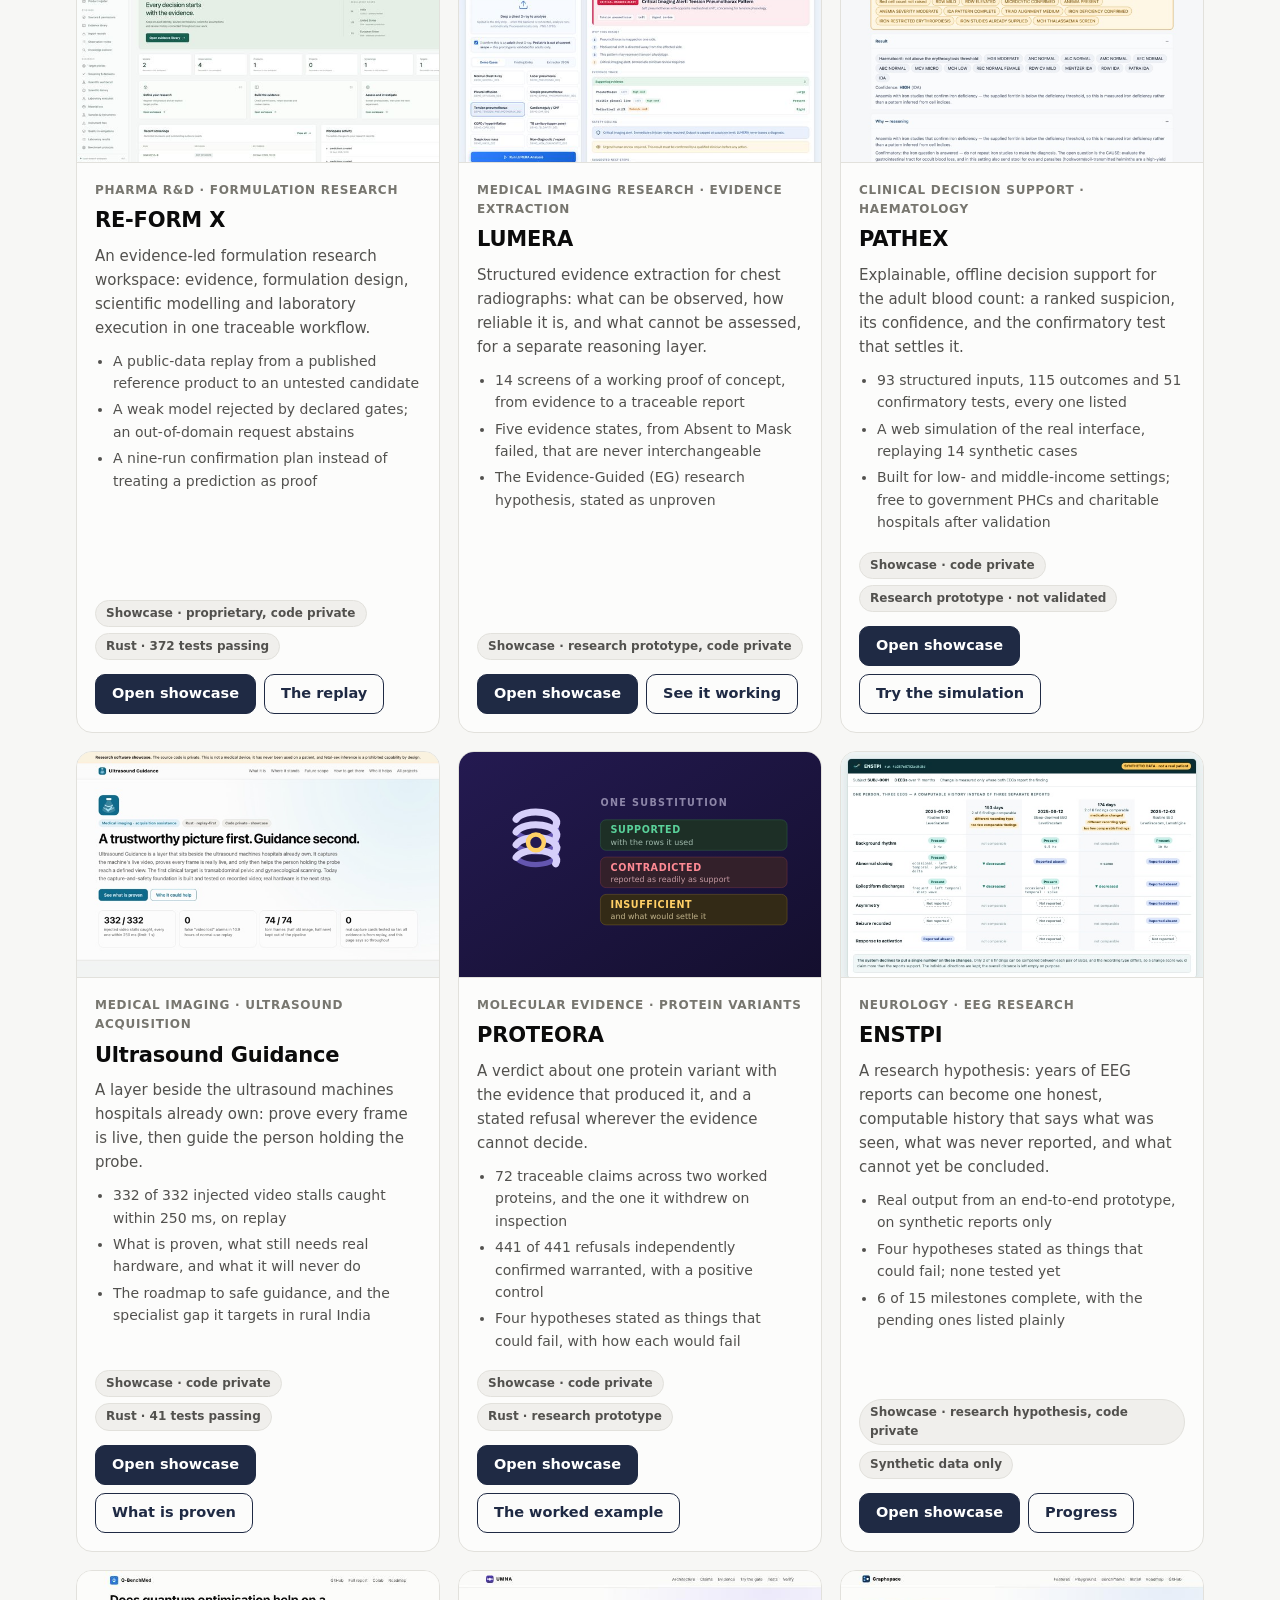
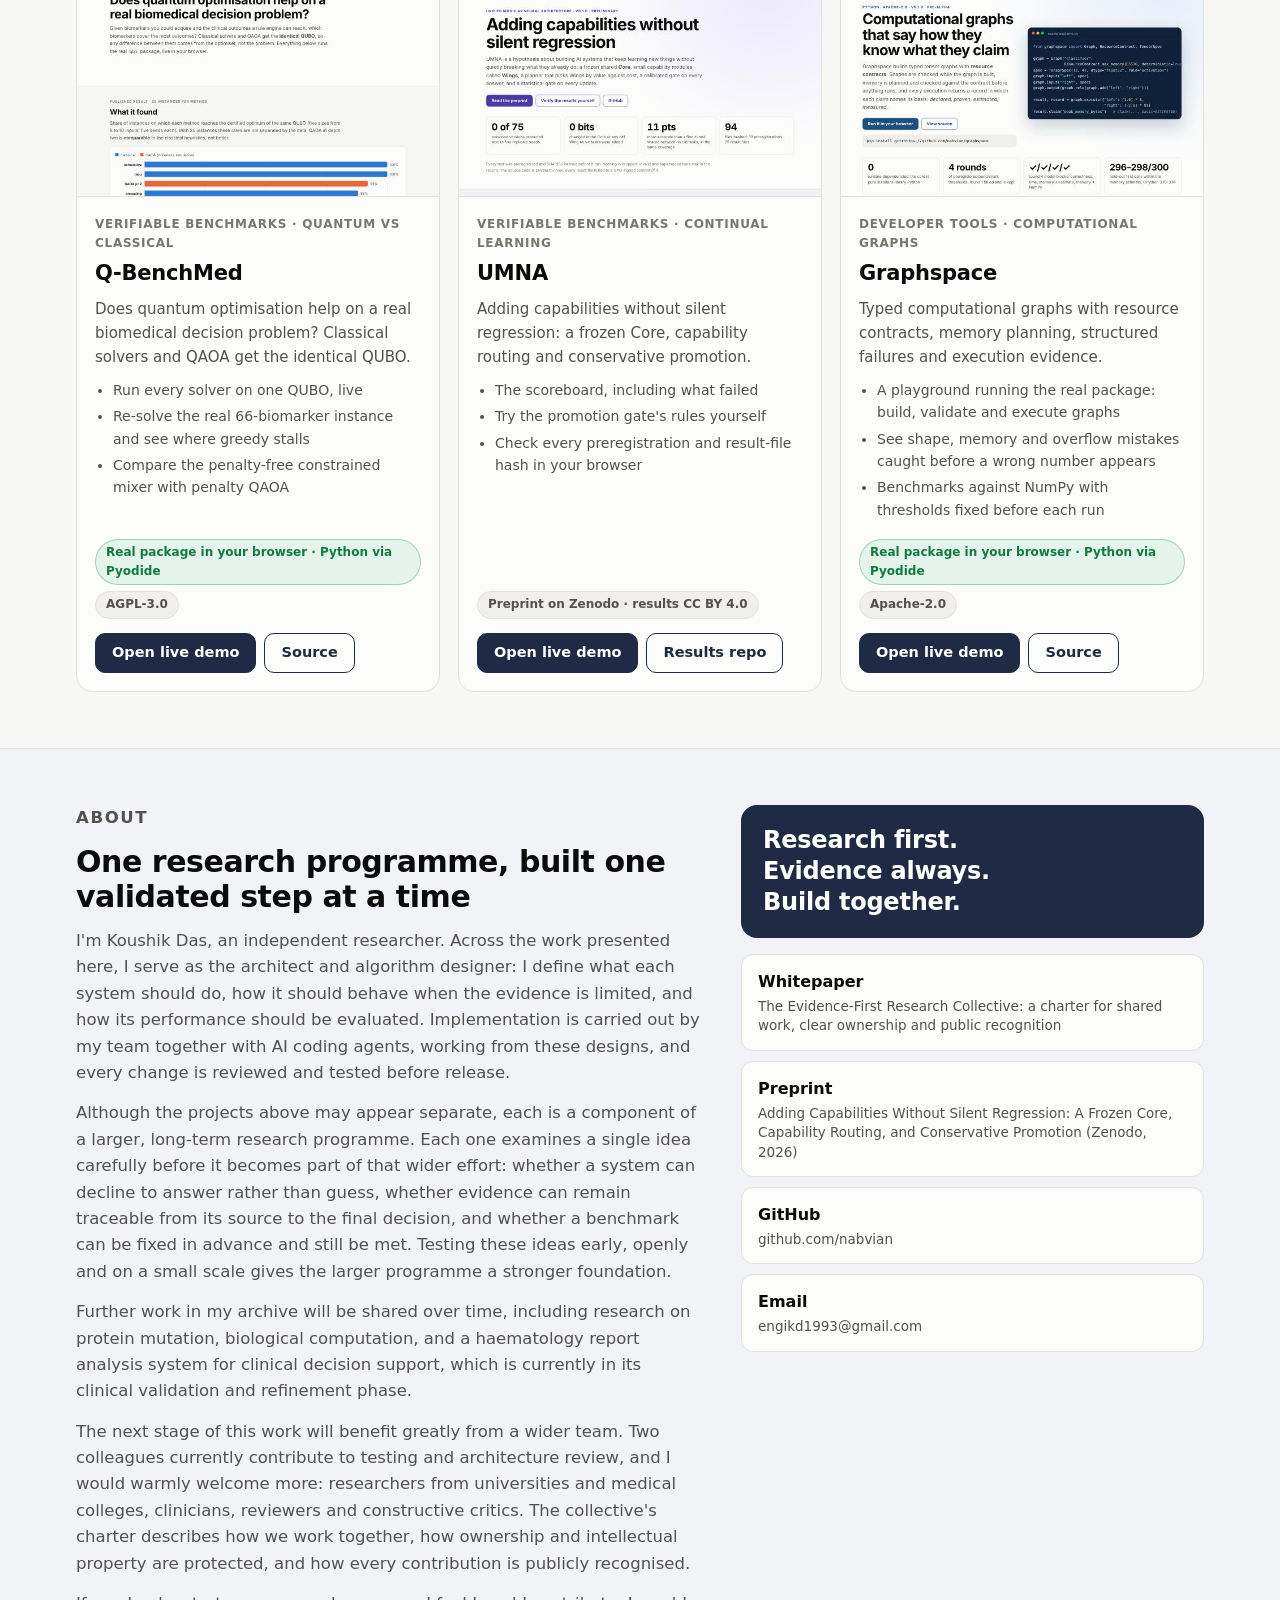
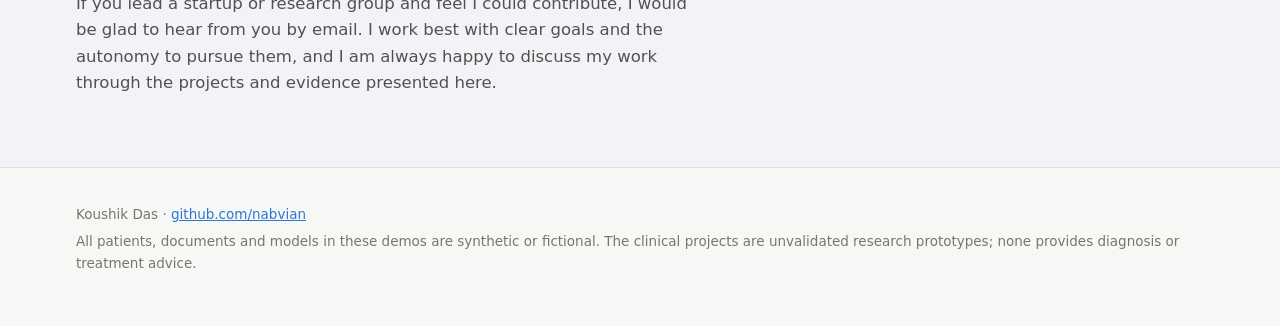
==== commit 392fbe4b: "Add the ENSTPI research hypothesis showcase page" ====
--- a/index.html
+++ b/index.html
@@ -32,7 +32,7 @@
     <h1>Software that shows its evidence, and says plainly what it cannot claim</h1>
     <p class="lede">Research projects in clinical evidence, rare-disease decision support, medical imaging, pharmaceutical formulation and verifiable benchmarks. Live demos open in your browser with nothing to sign up for or install, pre-loaded with synthetic or recorded data; showcases of private work present the architecture and recorded results.</p>
     <div class="stats">
-      <div class="stat"><strong>11</strong><span>projects: 6 live demos and 5 showcases of private work</span></div>
+      <div class="stat"><strong>12</strong><span>projects: 6 live demos and 6 showcases of private work</span></div>
       <div class="stat"><strong>3</strong><span>run the project's real code in your browser, via WebAssembly</span></div>
       <div class="stat"><strong>0</strong><span>sign-ups, installs or uploads</span></div>
       <div class="stat"><strong>100%</strong><span>synthetic or recorded data; no patient data anywhere</span></div>
@@ -181,6 +181,22 @@
         </div>
       </article>
 
+      <article class="project" data-cat="clinical">
+        <a class="thumb" href="projects/enstpi/" tabindex="-1" aria-hidden="true"><img src="img/enstpi-light.jpg" alt="" width="640" height="400" loading="lazy"></a>
+        <div class="body">
+          <p class="kicker">Neurology · EEG research</p>
+          <h3>ENSTPI</h3>
+          <p class="pitch">A research hypothesis: years of EEG reports can become one honest, computable history that says what was seen, what was never reported, and what cannot yet be concluded.</p>
+          <ul class="try">
+            <li>Real output from an end-to-end prototype, on synthetic reports only</li>
+            <li>Four hypotheses stated as things that could fail; none tested yet</li>
+            <li>6 of 15 milestones complete, with the pending ones listed plainly</li>
+          </ul>
+          <p class="runs"><span class="pill">Showcase · research hypothesis, code private</span><span class="pill">Synthetic data only</span></p>
+          <div class="actions"><a class="button" href="projects/enstpi/">Open showcase</a><a class="button ghost" href="projects/enstpi/#progress">Progress</a></div>
+        </div>
+      </article>
+
       <article class="project" data-cat="benchmarks">
         <a class="thumb" href="https://nabvian.github.io/qbenchmed/" tabindex="-1" aria-hidden="true"><picture><source srcset="img/qbenchmed-dark.jpg" media="(prefers-color-scheme: dark)"><img src="img/qbenchmed-light.jpg" alt="" width="640" height="400" loading="lazy"></picture></a>
         <div class="body">
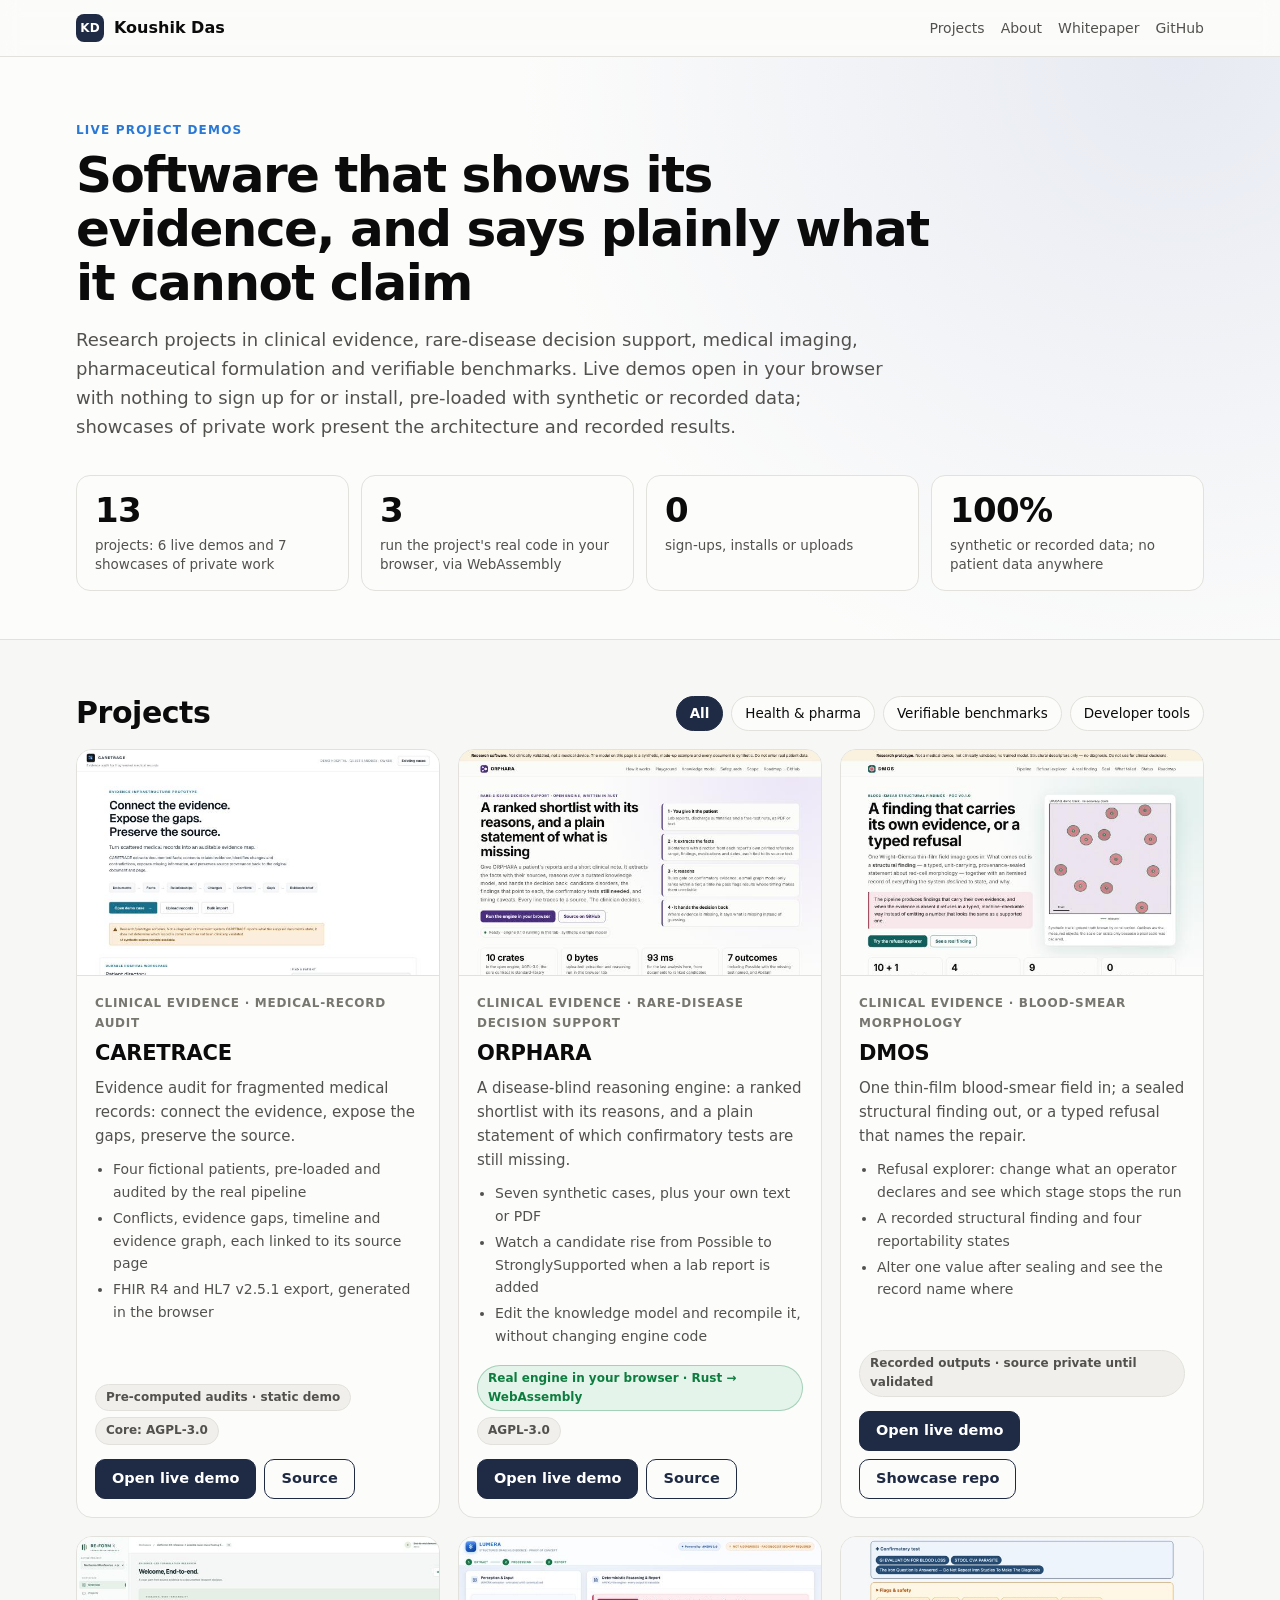
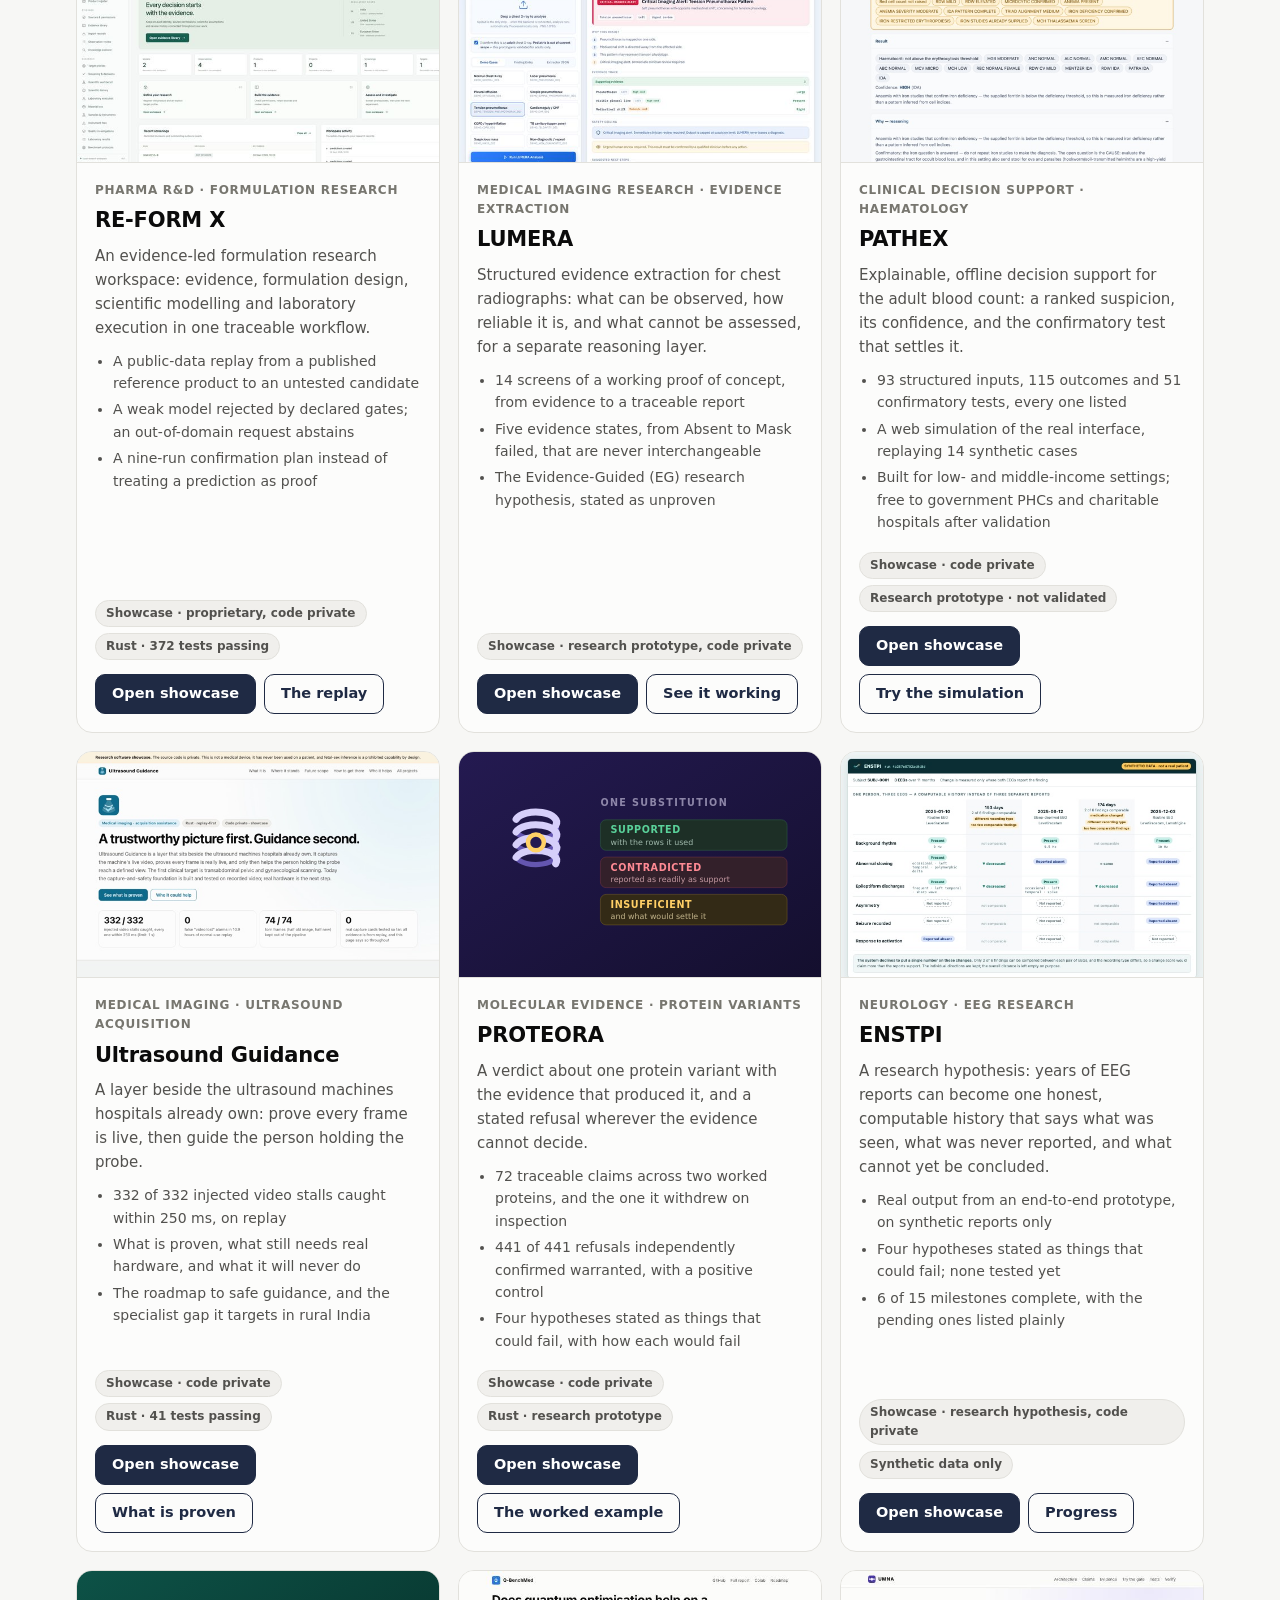
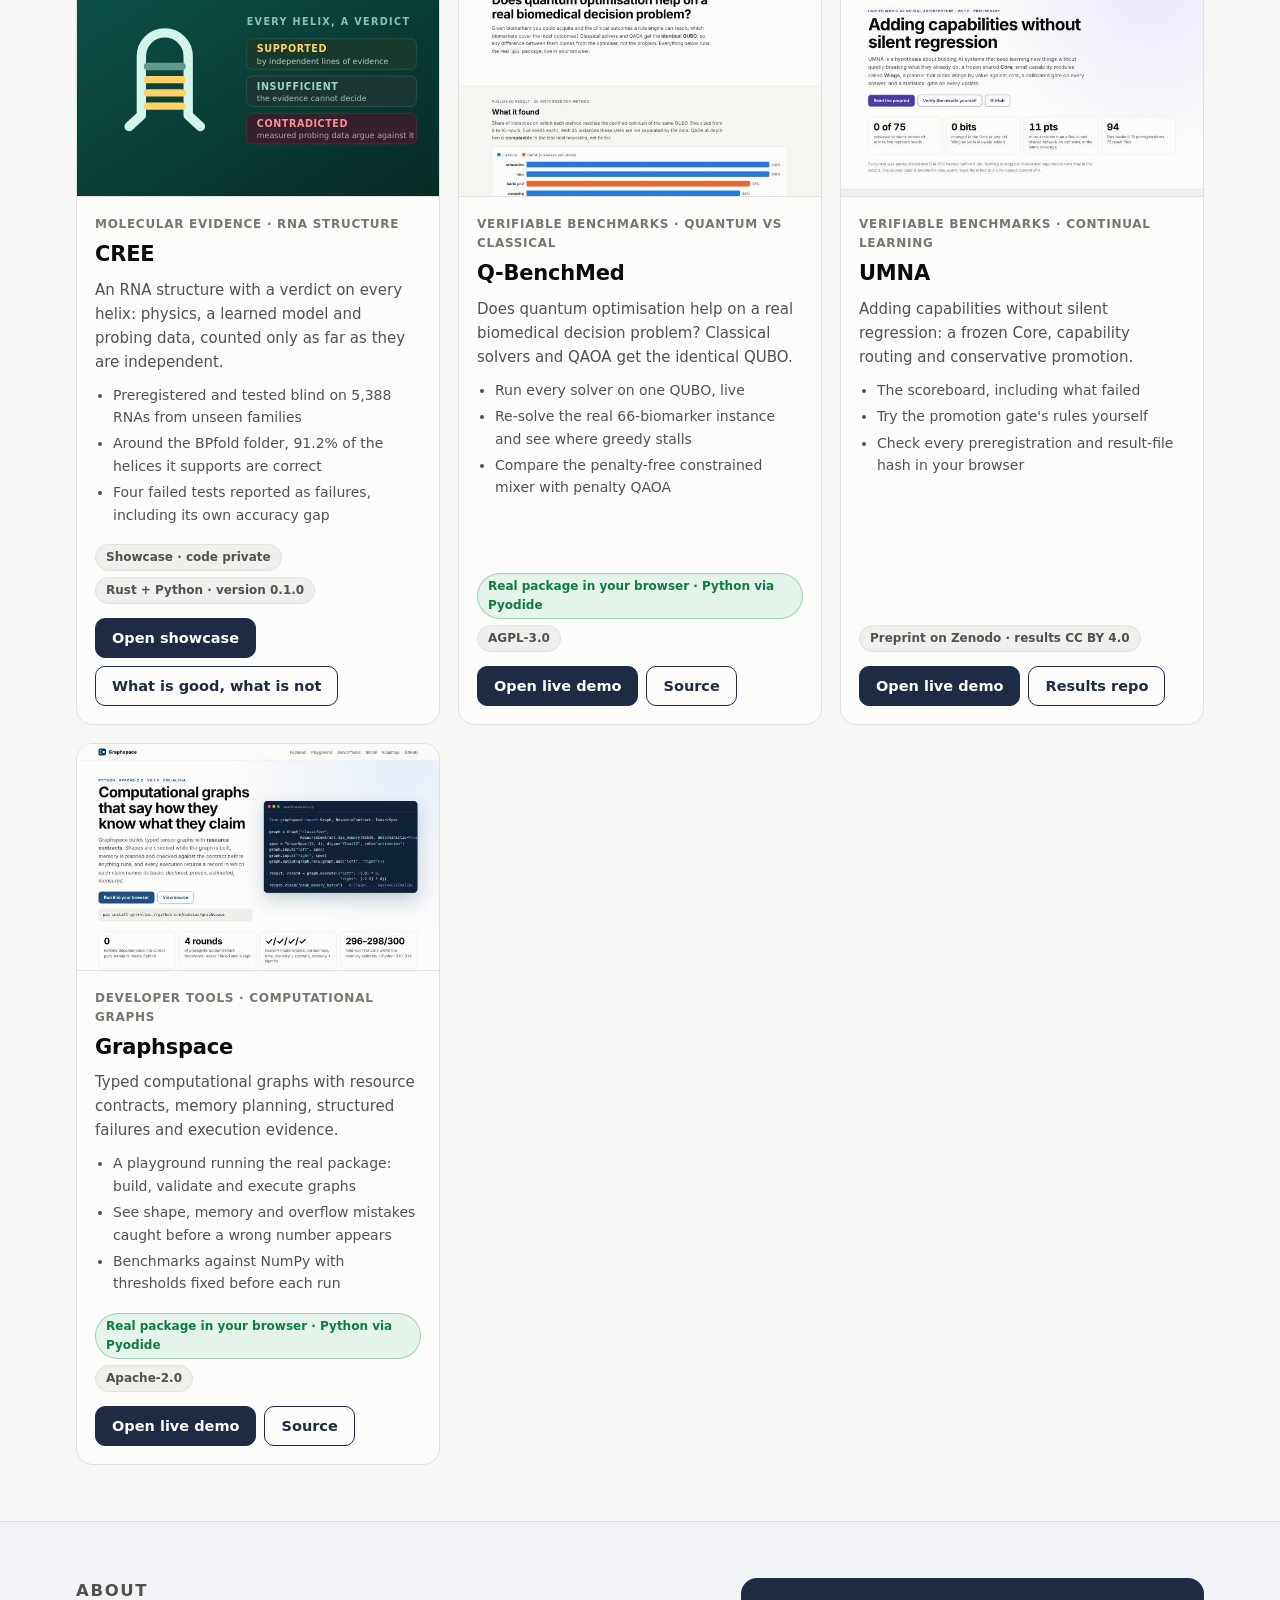
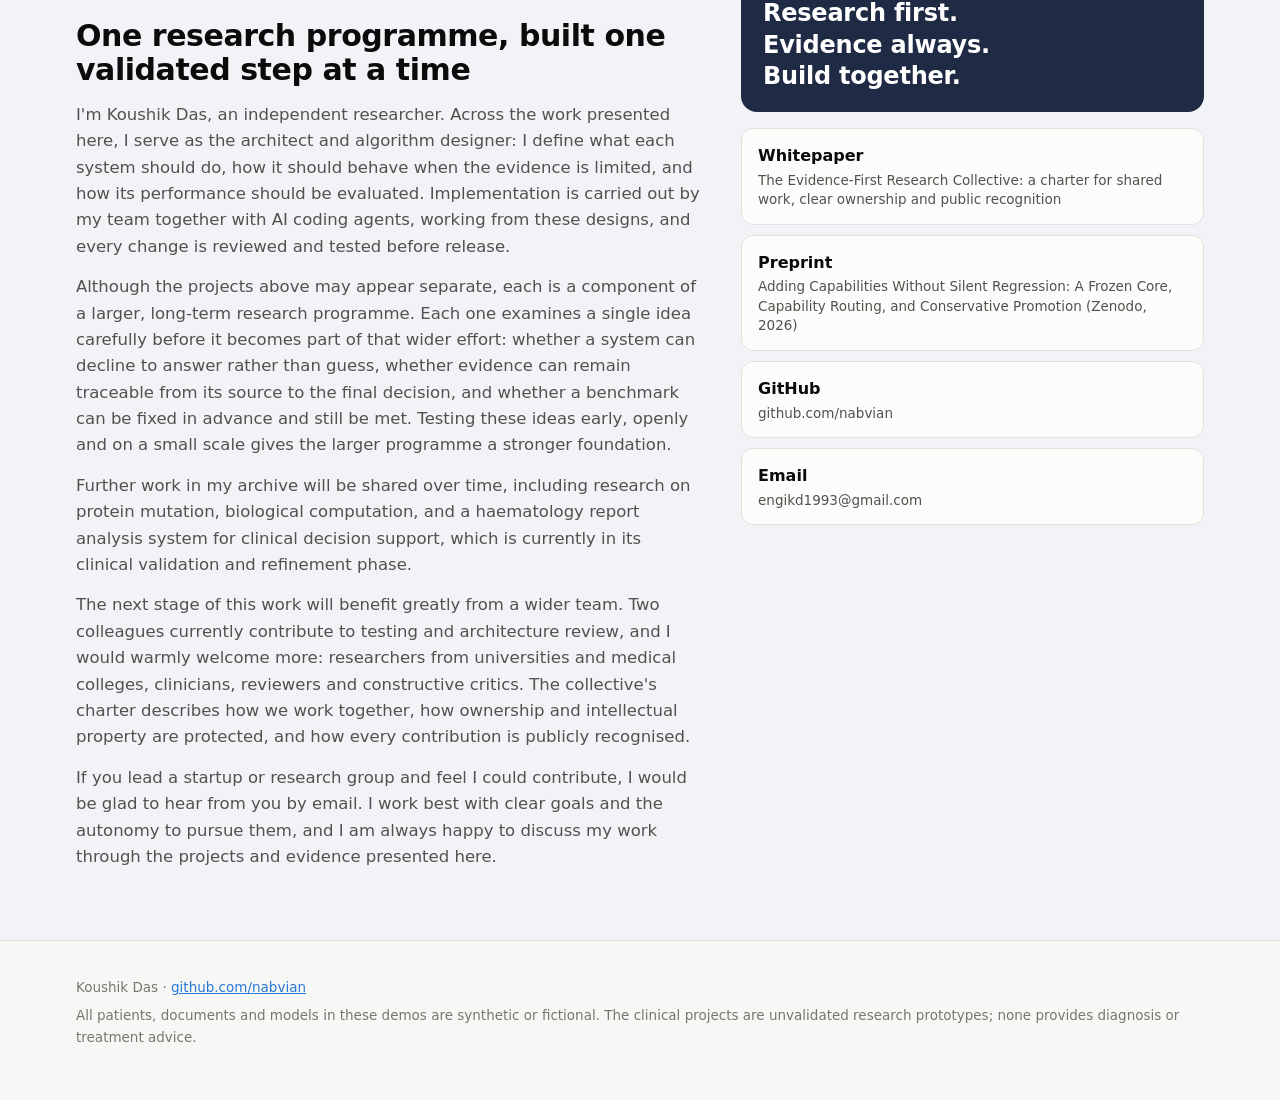
==== commit 8e3750c4: "List CREE on the project page Adds the CREE card and thumbnail after ENSTPI, a README row, and updat" ====
--- a/index.html
+++ b/index.html
@@ -32,7 +32,7 @@
     <h1>Software that shows its evidence, and says plainly what it cannot claim</h1>
     <p class="lede">Research projects in clinical evidence, rare-disease decision support, medical imaging, pharmaceutical formulation and verifiable benchmarks. Live demos open in your browser with nothing to sign up for or install, pre-loaded with synthetic or recorded data; showcases of private work present the architecture and recorded results.</p>
     <div class="stats">
-      <div class="stat"><strong>12</strong><span>projects: 6 live demos and 6 showcases of private work</span></div>
+      <div class="stat"><strong>13</strong><span>projects: 6 live demos and 7 showcases of private work</span></div>
       <div class="stat"><strong>3</strong><span>run the project's real code in your browser, via WebAssembly</span></div>
       <div class="stat"><strong>0</strong><span>sign-ups, installs or uploads</span></div>
       <div class="stat"><strong>100%</strong><span>synthetic or recorded data; no patient data anywhere</span></div>
@@ -197,6 +197,22 @@
         </div>
       </article>
 
+      <article class="project" data-cat="clinical">
+        <a class="thumb" href="projects/cree/" tabindex="-1" aria-hidden="true"><img src="img/cree.svg" alt="" width="640" height="400" loading="lazy"></a>
+        <div class="body">
+          <p class="kicker">Molecular evidence · RNA structure</p>
+          <h3>CREE</h3>
+          <p class="pitch">An RNA structure with a verdict on every helix: physics, a learned model and probing data, counted only as far as they are independent.</p>
+          <ul class="try">
+            <li>Preregistered and tested blind on 5,388 RNAs from unseen families</li>
+            <li>Around the BPfold folder, 91.2% of the helices it supports are correct</li>
+            <li>Four failed tests reported as failures, including its own accuracy gap</li>
+          </ul>
+          <p class="runs"><span class="pill">Showcase · code private</span><span class="pill">Rust + Python · version 0.1.0</span></p>
+          <div class="actions"><a class="button" href="projects/cree/">Open showcase</a><a class="button ghost" href="projects/cree/#status">What is good, what is not</a></div>
+        </div>
+      </article>
+
       <article class="project" data-cat="benchmarks">
         <a class="thumb" href="https://nabvian.github.io/qbenchmed/" tabindex="-1" aria-hidden="true"><picture><source srcset="img/qbenchmed-dark.jpg" media="(prefers-color-scheme: dark)"><img src="img/qbenchmed-light.jpg" alt="" width="640" height="400" loading="lazy"></picture></a>
         <div class="body">
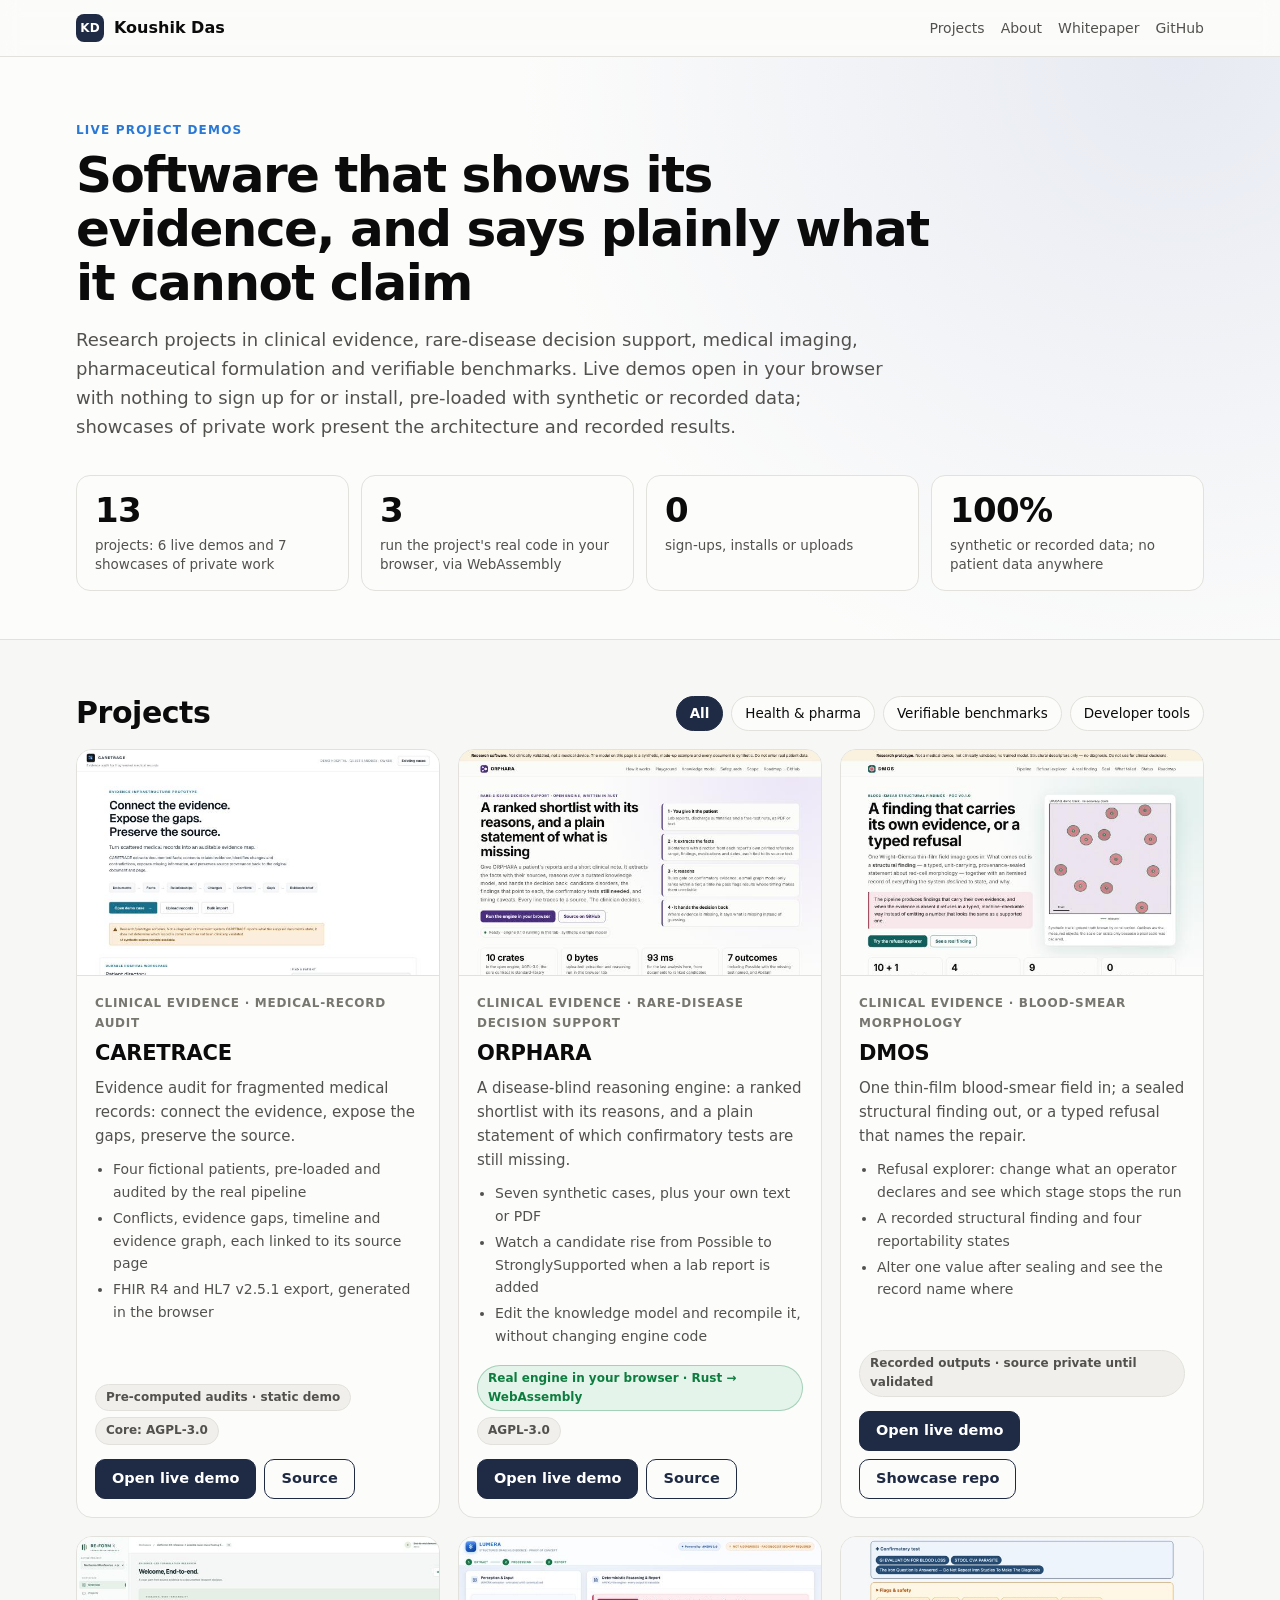
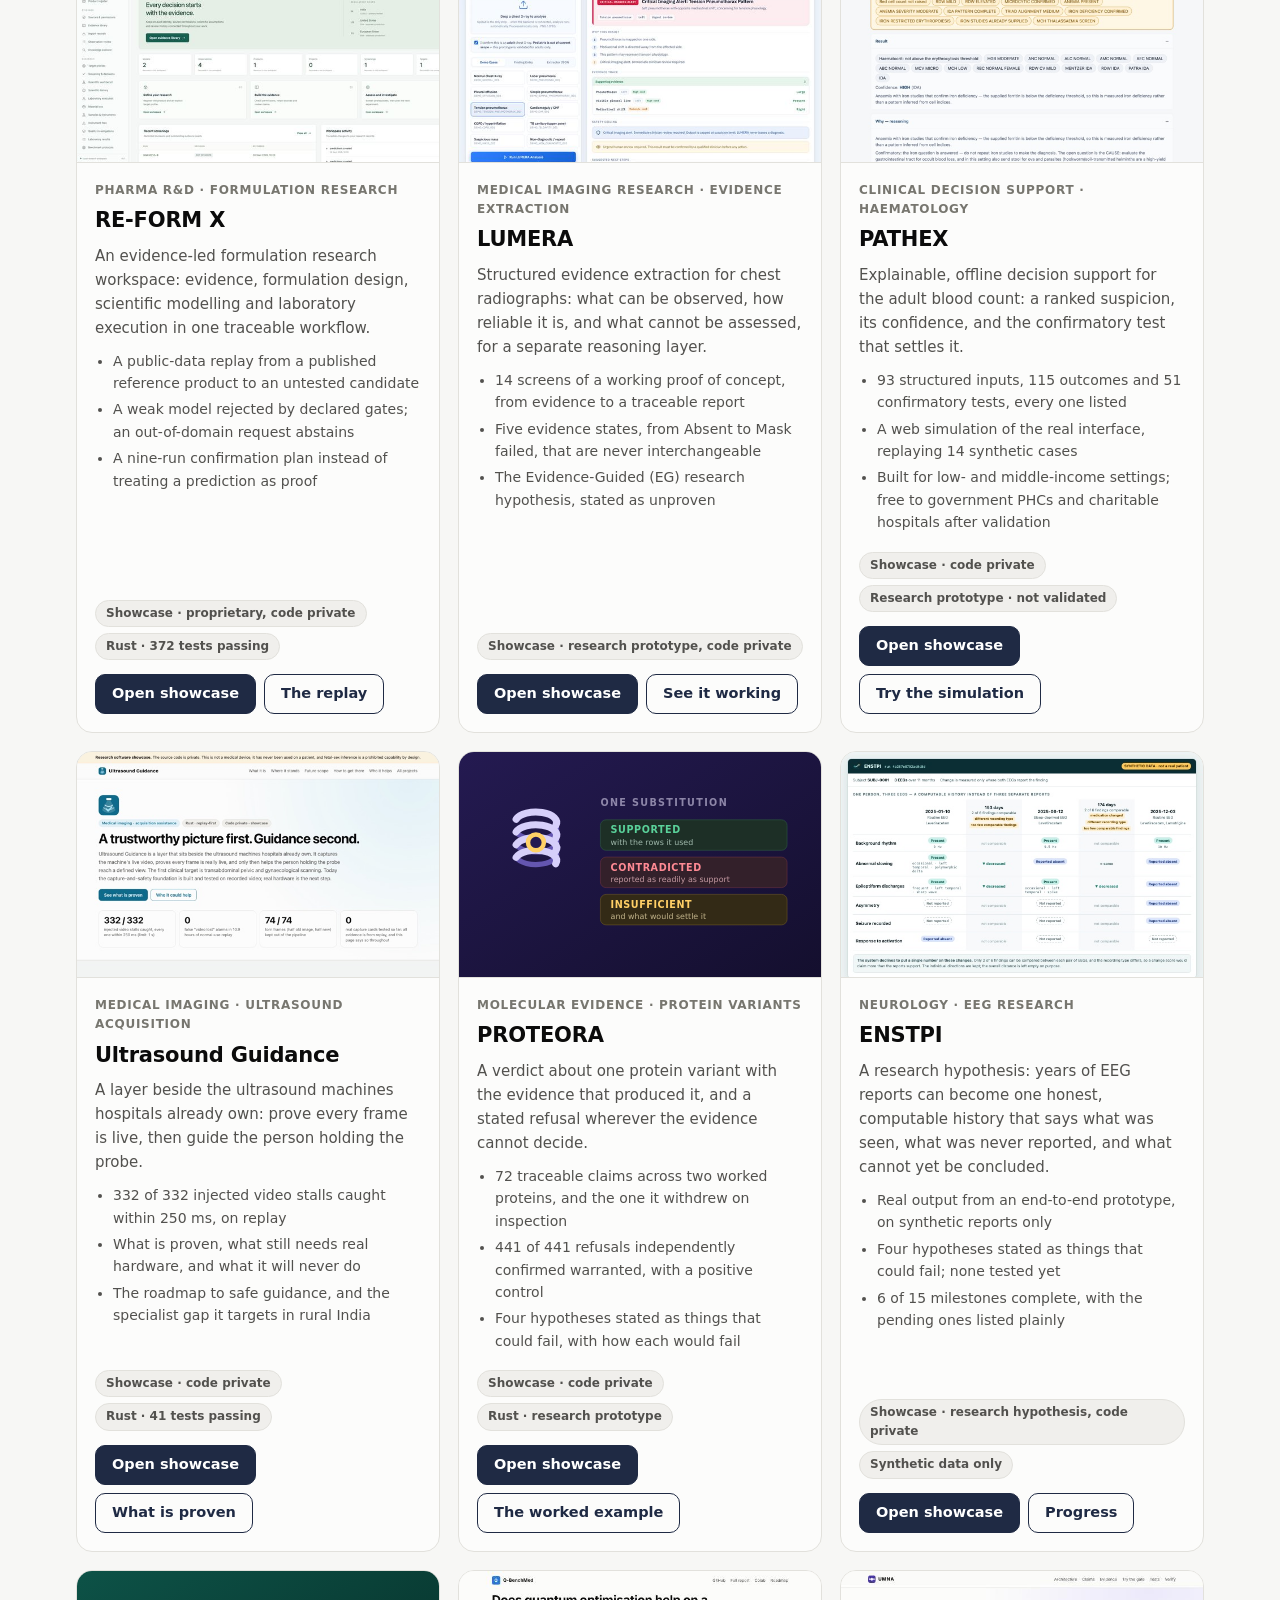
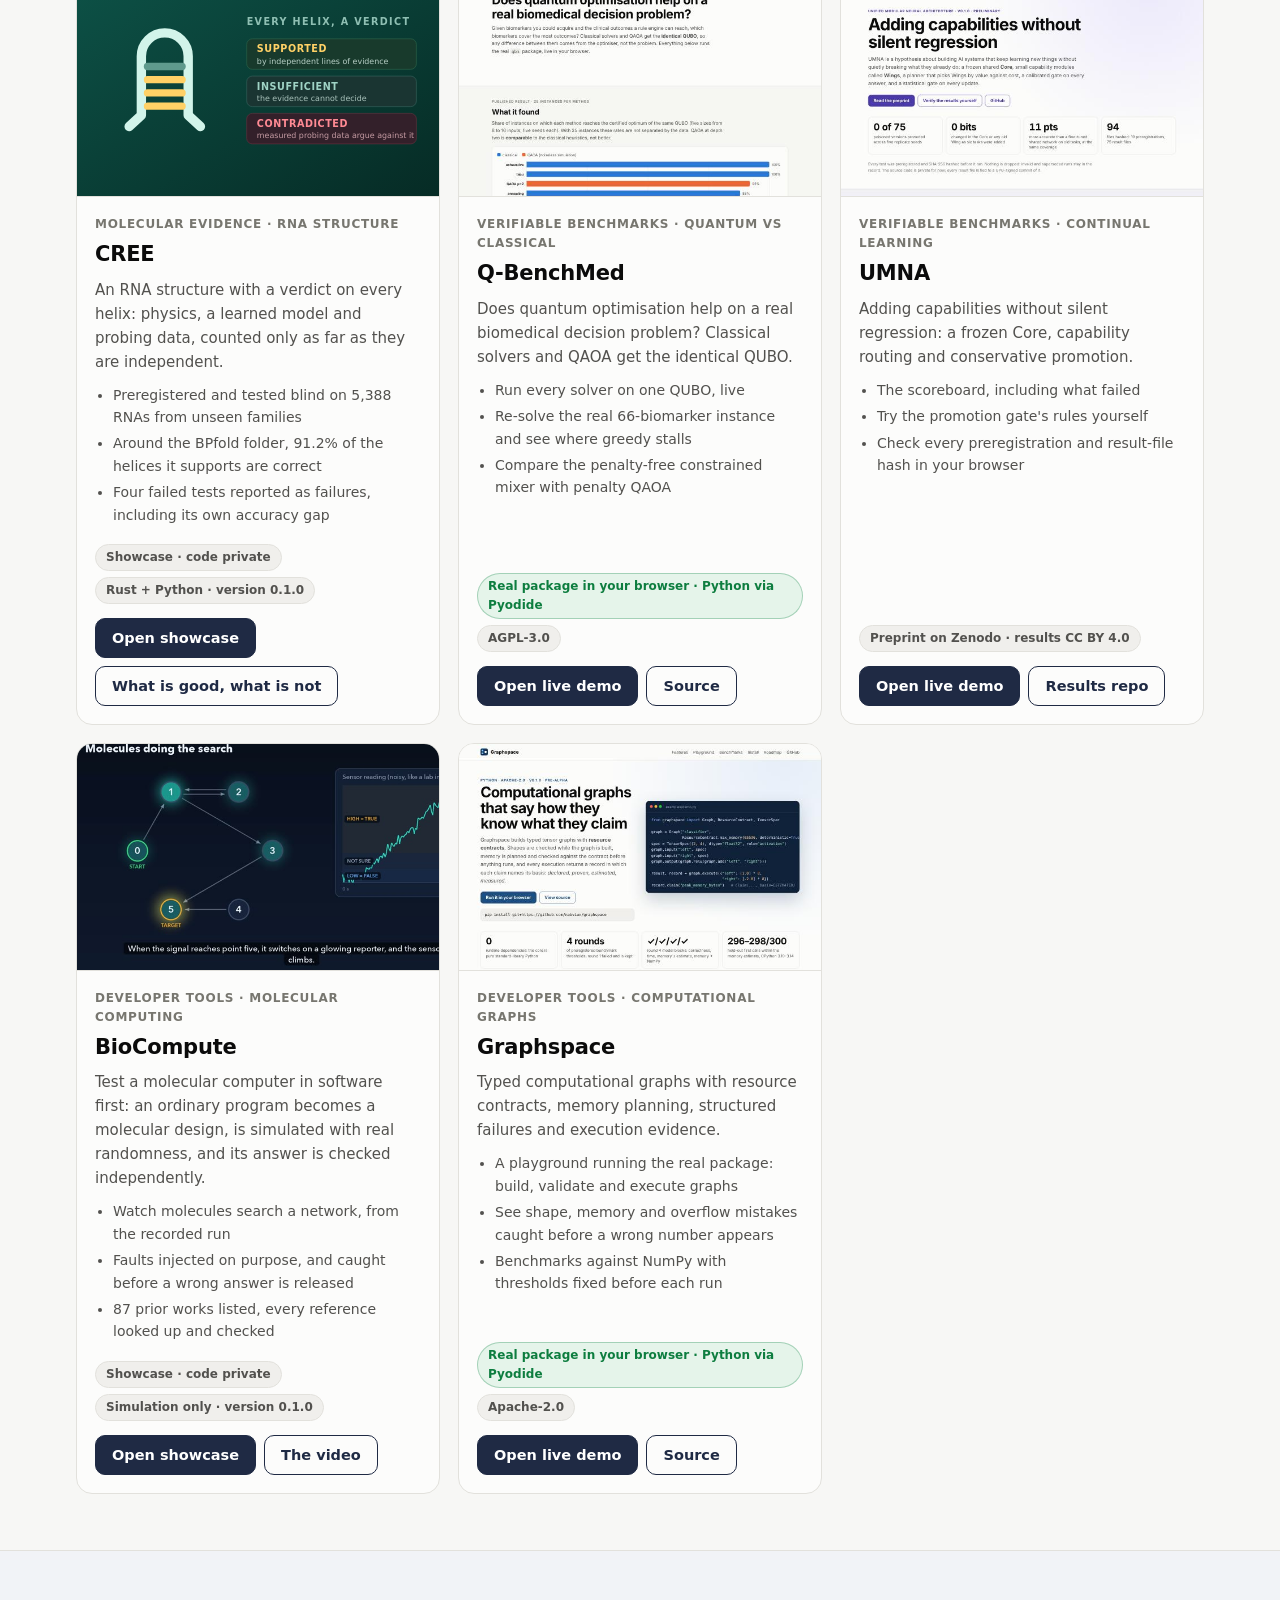
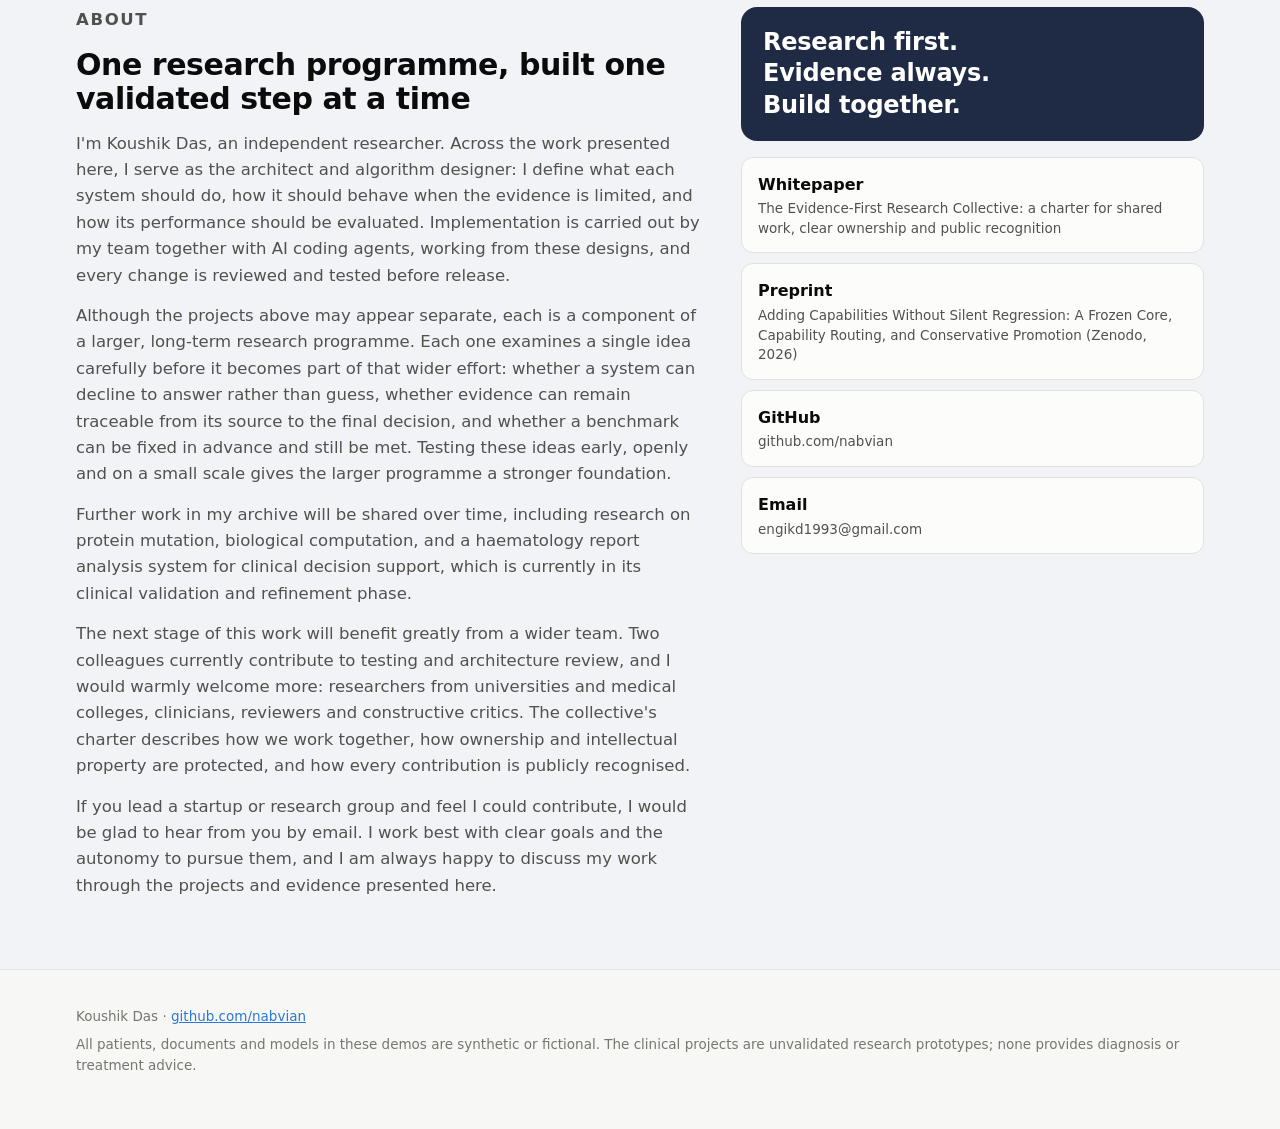
==== commit 9dd4e3a8: "Add the BioCompute showcase page with its explainer video A simulation-only research prototype: what" ====
--- a/index.html
+++ b/index.html
@@ -246,6 +246,22 @@
       </article>
 
       <article class="project" data-cat="tools">
+        <a class="thumb" href="projects/biocompute/" tabindex="-1" aria-hidden="true"><img src="img/biocompute.jpg" alt="" width="640" height="400" loading="lazy"></a>
+        <div class="body">
+          <p class="kicker">Developer tools · molecular computing</p>
+          <h3>BioCompute</h3>
+          <p class="pitch">Test a molecular computer in software first: an ordinary program becomes a molecular design, is simulated with real randomness, and its answer is checked independently.</p>
+          <ul class="try">
+            <li>Watch molecules search a network, from the recorded run</li>
+            <li>Faults injected on purpose, and caught before a wrong answer is released</li>
+            <li>87 prior works listed, every reference looked up and checked</li>
+          </ul>
+          <p class="runs"><span class="pill">Showcase · code private</span><span class="pill">Simulation only · version 0.1.0</span></p>
+          <div class="actions"><a class="button" href="projects/biocompute/">Open showcase</a><a class="button ghost" href="projects/biocompute/#video">The video</a></div>
+        </div>
+      </article>
+
+      <article class="project" data-cat="tools">
         <a class="thumb" href="https://nabvian.github.io/graphspace/" tabindex="-1" aria-hidden="true"><picture><source srcset="img/graphspace-dark.jpg" media="(prefers-color-scheme: dark)"><img src="img/graphspace-light.jpg" alt="" width="640" height="400" loading="lazy"></picture></a>
         <div class="body">
           <p class="kicker">Developer tools · computational graphs</p>
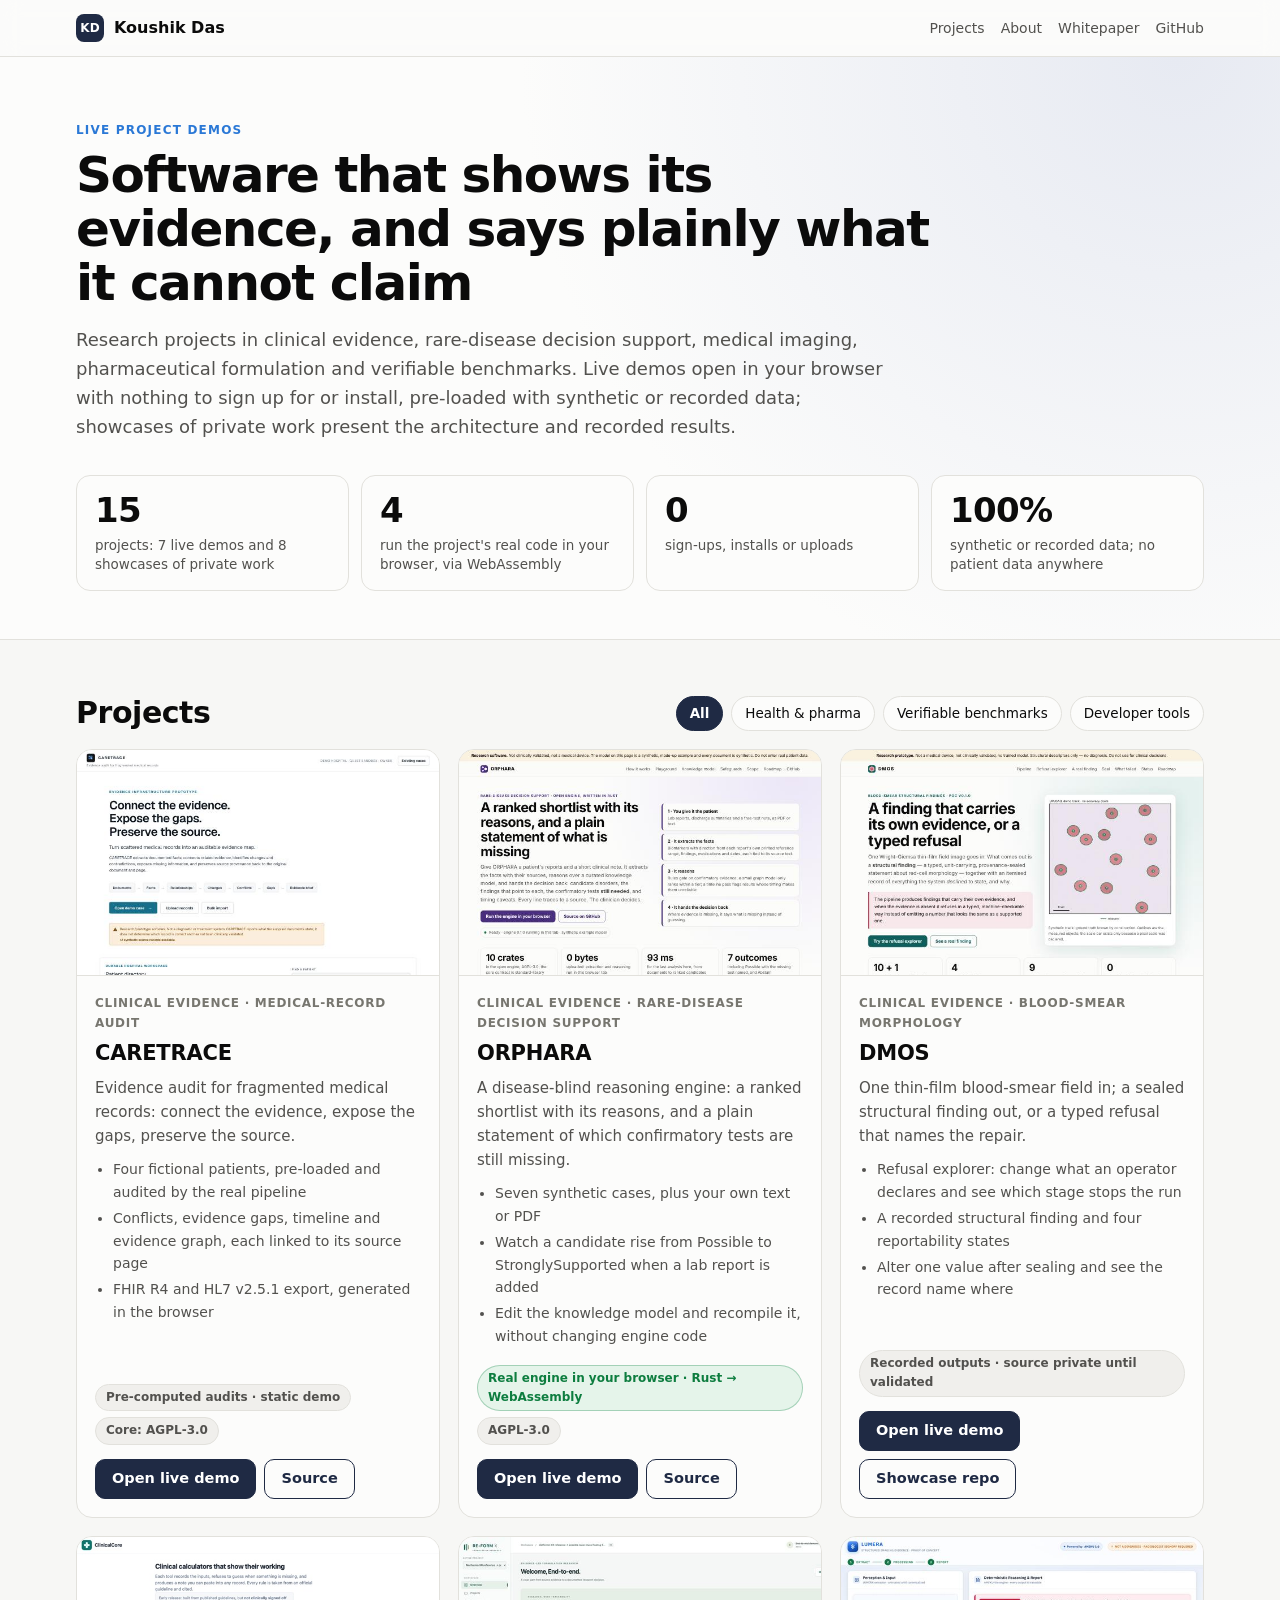
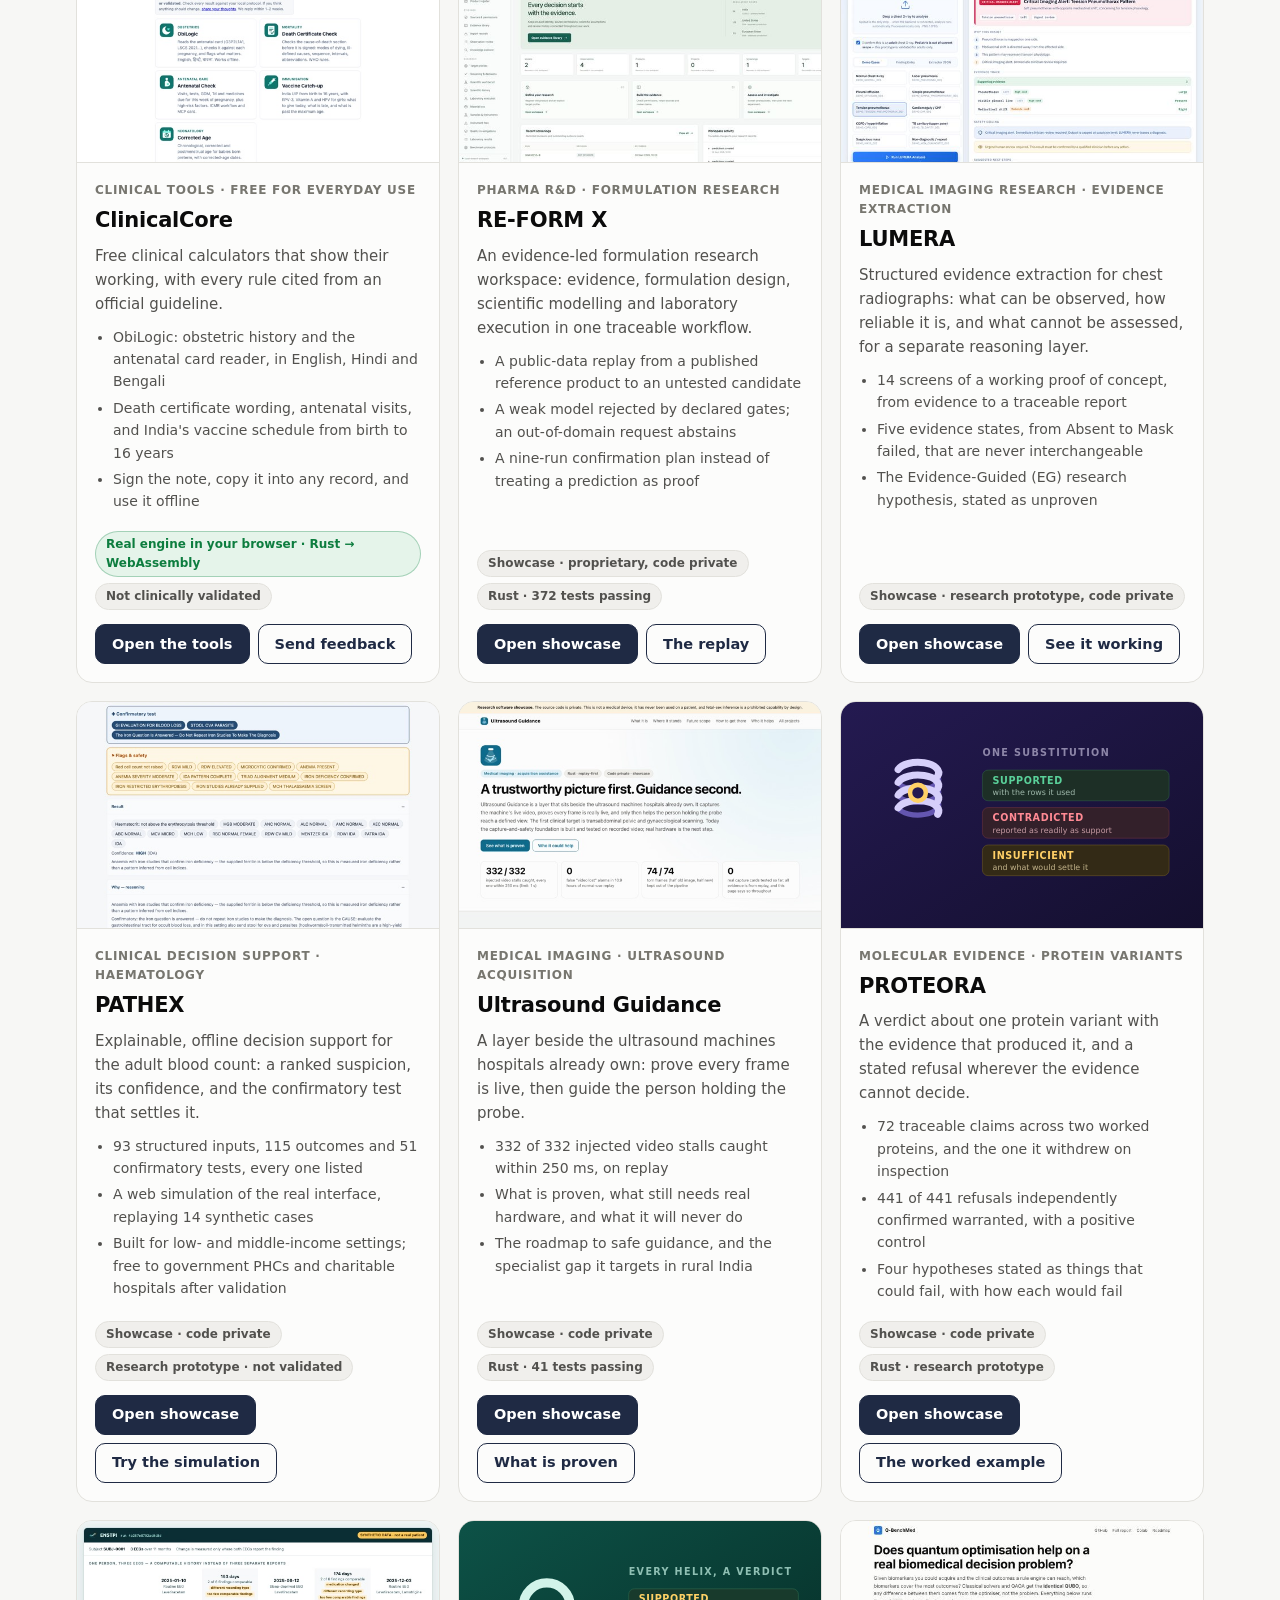
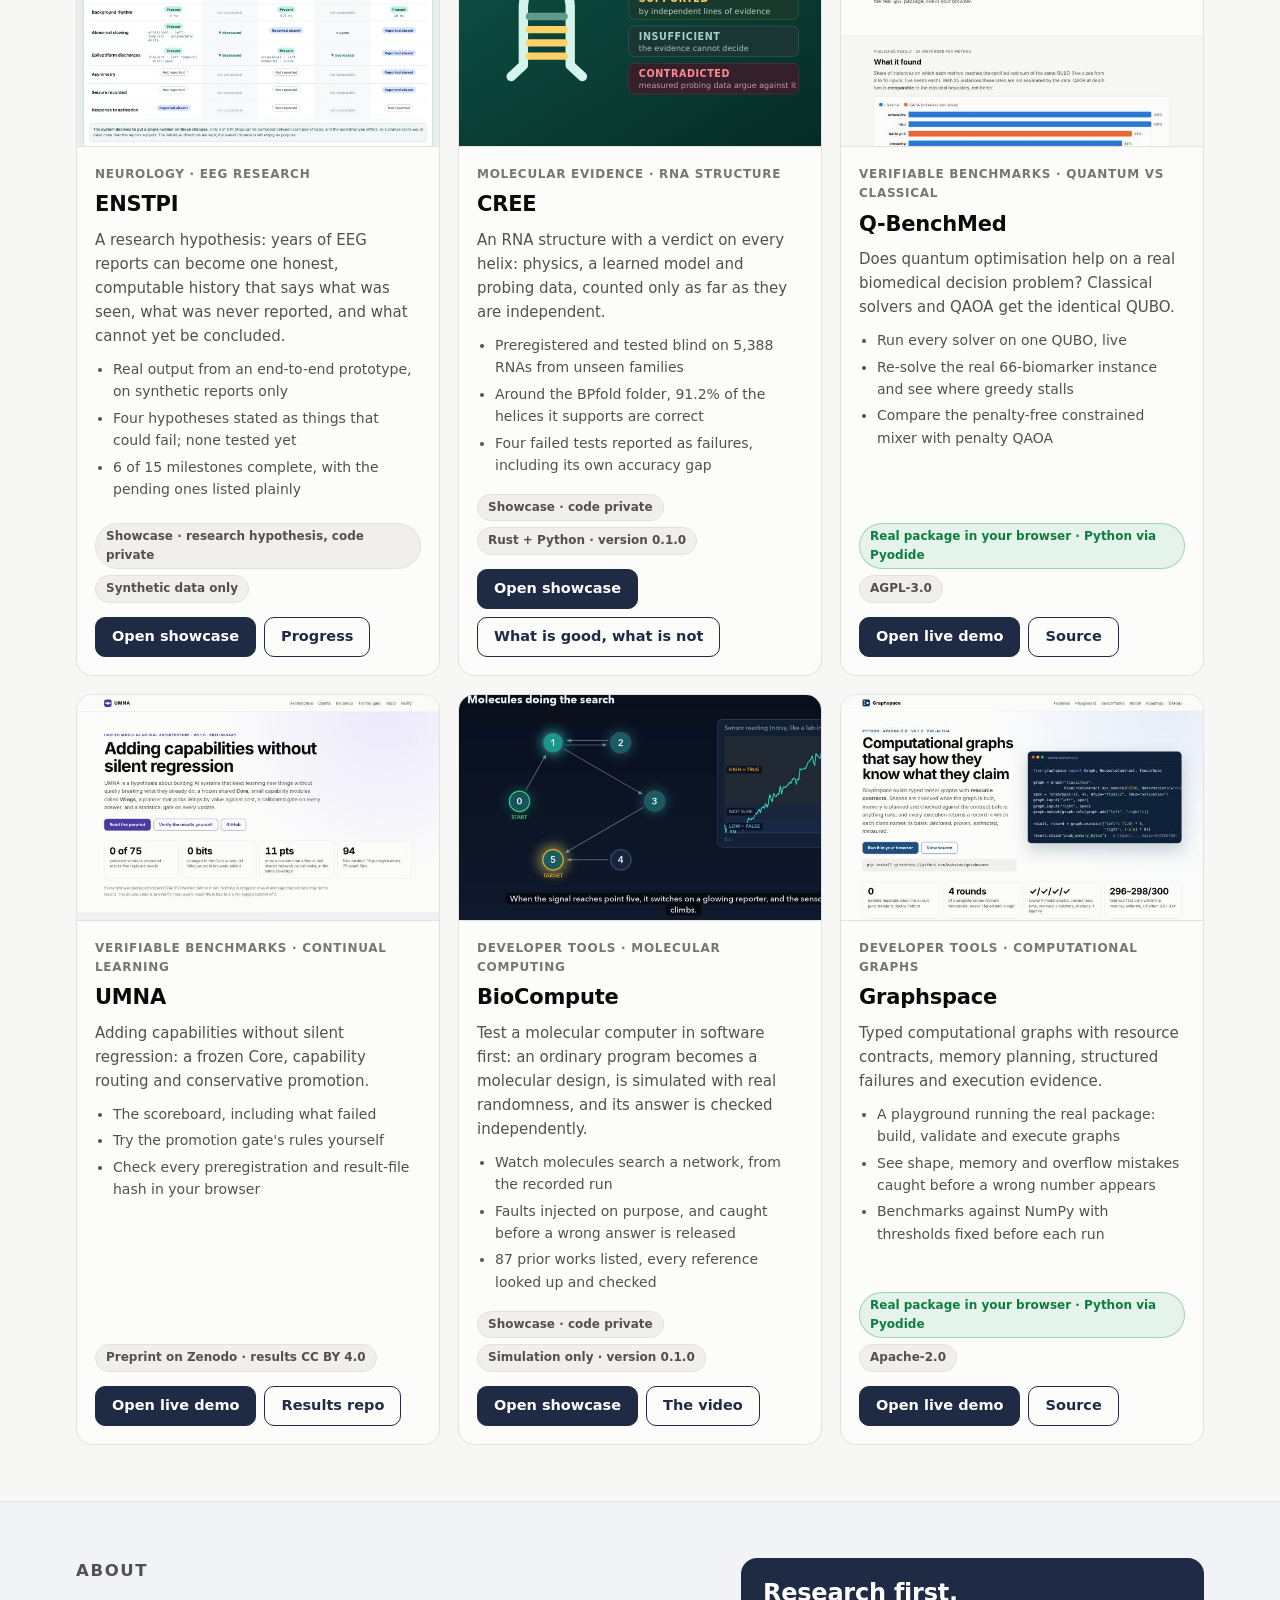
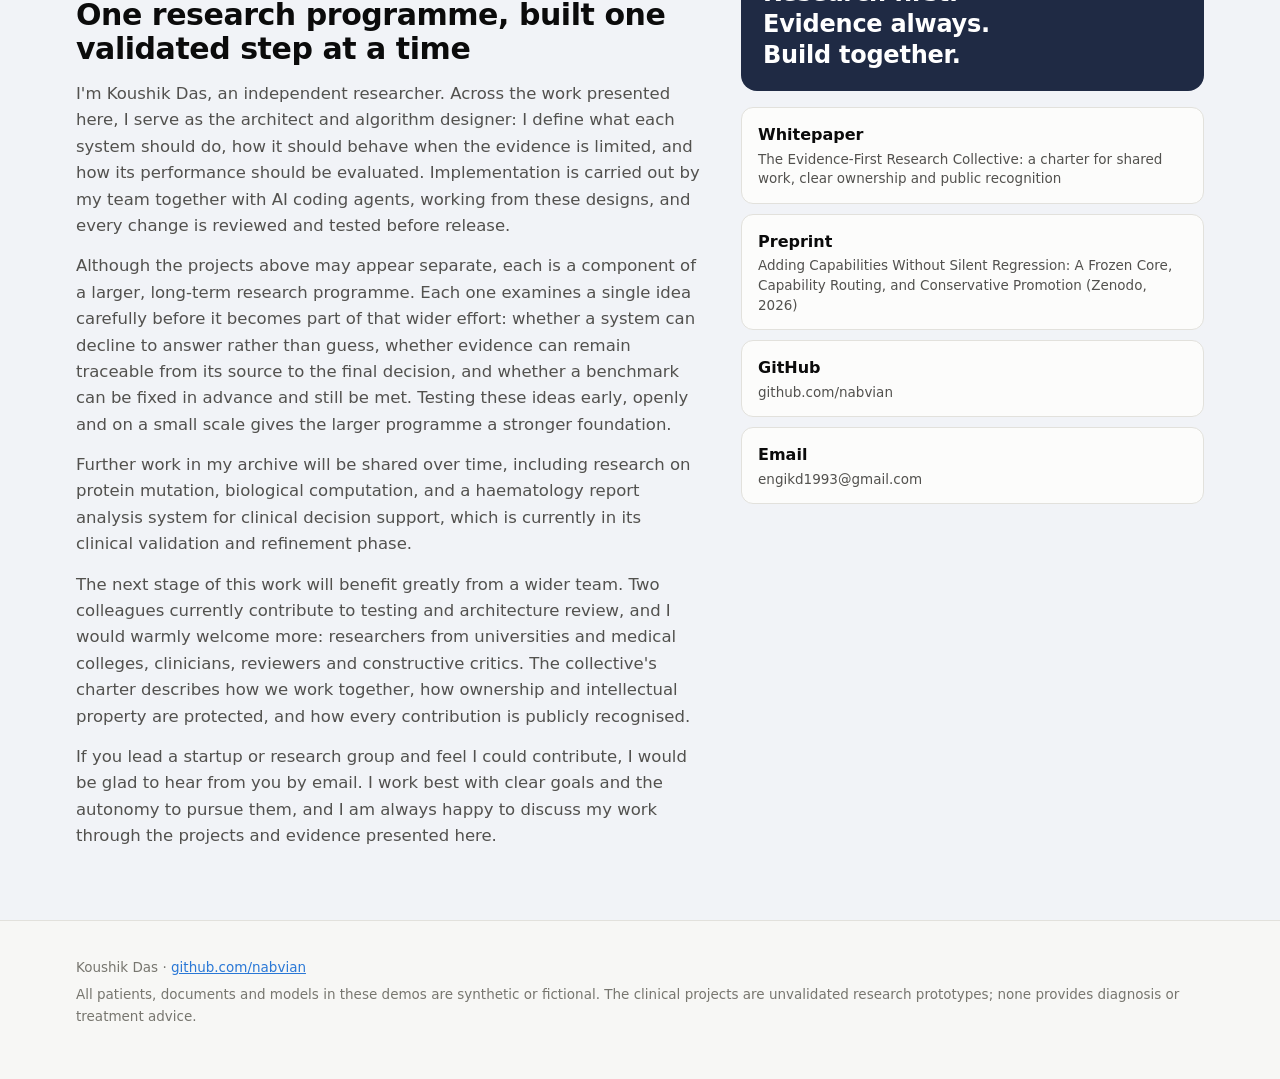
==== commit 587ab72c: "List ClinicalCore on the project page" ====
--- a/index.html
+++ b/index.html
@@ -6,7 +6,7 @@
 <title>Koushik Das — live project demos</title>
 <meta name="description" content="Research projects in clinical evidence, rare-disease decision support and verifiable benchmarks. Every demo runs in your browser with no sign-up and no install.">
 <meta property="og:title" content="Koushik Das — live project demos">
-<meta property="og:description" content="CARETRACE, ORPHARA, DMOS, Q-BenchMed, UMNA and Graphspace. Every demo runs in your browser: no sign-up, no install.">
+<meta property="og:description" content="ClinicalCore, CARETRACE, ORPHARA, DMOS, Q-BenchMed, UMNA and Graphspace. Every demo runs in your browser: no sign-up, no install.">
 <meta property="og:image" content="https://nabvian.github.io/img/orphara-engine-light.jpg">
 <link rel="icon" href="data:image/svg+xml,%3Csvg xmlns='http://www.w3.org/2000/svg' viewBox='0 0 32 32'%3E%3Crect width='32' height='32' rx='8' fill='%231f2a44'/%3E%3Ctext x='16' y='21.5' font-family='Arial' font-size='14' font-weight='700' text-anchor='middle' fill='white'%3EKD%3C/text%3E%3C/svg%3E">
 <link rel="stylesheet" href="style.css">
@@ -32,8 +32,8 @@
     <h1>Software that shows its evidence, and says plainly what it cannot claim</h1>
     <p class="lede">Research projects in clinical evidence, rare-disease decision support, medical imaging, pharmaceutical formulation and verifiable benchmarks. Live demos open in your browser with nothing to sign up for or install, pre-loaded with synthetic or recorded data; showcases of private work present the architecture and recorded results.</p>
     <div class="stats">
-      <div class="stat"><strong>13</strong><span>projects: 6 live demos and 7 showcases of private work</span></div>
-      <div class="stat"><strong>3</strong><span>run the project's real code in your browser, via WebAssembly</span></div>
+      <div class="stat"><strong>15</strong><span>projects: 7 live demos and 8 showcases of private work</span></div>
+      <div class="stat"><strong>4</strong><span>run the project's real code in your browser, via WebAssembly</span></div>
       <div class="stat"><strong>0</strong><span>sign-ups, installs or uploads</span></div>
       <div class="stat"><strong>100%</strong><span>synthetic or recorded data; no patient data anywhere</span></div>
     </div>
@@ -102,6 +102,22 @@
       </article>
 
       <article class="project" data-cat="clinical">
+        <a class="thumb" href="https://nabvian.github.io/clinicalcore/" tabindex="-1" aria-hidden="true"><img src="img/clinicalcore-light.jpg" alt="" width="640" height="400" loading="lazy"></a>
+        <div class="body">
+          <p class="kicker">Clinical tools · free for everyday use</p>
+          <h3>ClinicalCore</h3>
+          <p class="pitch">Free clinical calculators that show their working, with every rule cited from an official guideline.</p>
+          <ul class="try">
+            <li>ObiLogic: obstetric history and the antenatal card reader, in English, Hindi and Bengali</li>
+            <li>Death certificate wording, antenatal visits, and India's vaccine schedule from birth to 16 years</li>
+            <li>Sign the note, copy it into any record, and use it offline</li>
+          </ul>
+          <p class="runs"><span class="pill live">Real engine in your browser · Rust → WebAssembly</span><span class="pill">Not clinically validated</span></p>
+          <div class="actions"><a class="button" href="https://nabvian.github.io/clinicalcore/">Open the tools</a><a class="button ghost" href="https://github.com/nabvian/clinicalcore/issues/new?template=feedback.md">Send feedback</a></div>
+        </div>
+      </article>
+
+      <article class="project" data-cat="clinical">
         <a class="thumb" href="projects/reform-x/" tabindex="-1" aria-hidden="true"><img src="img/reform-x-light.jpg" alt="" width="640" height="400" loading="lazy"></a>
         <div class="body">
           <p class="kicker">Pharma R&amp;D · formulation research</p>
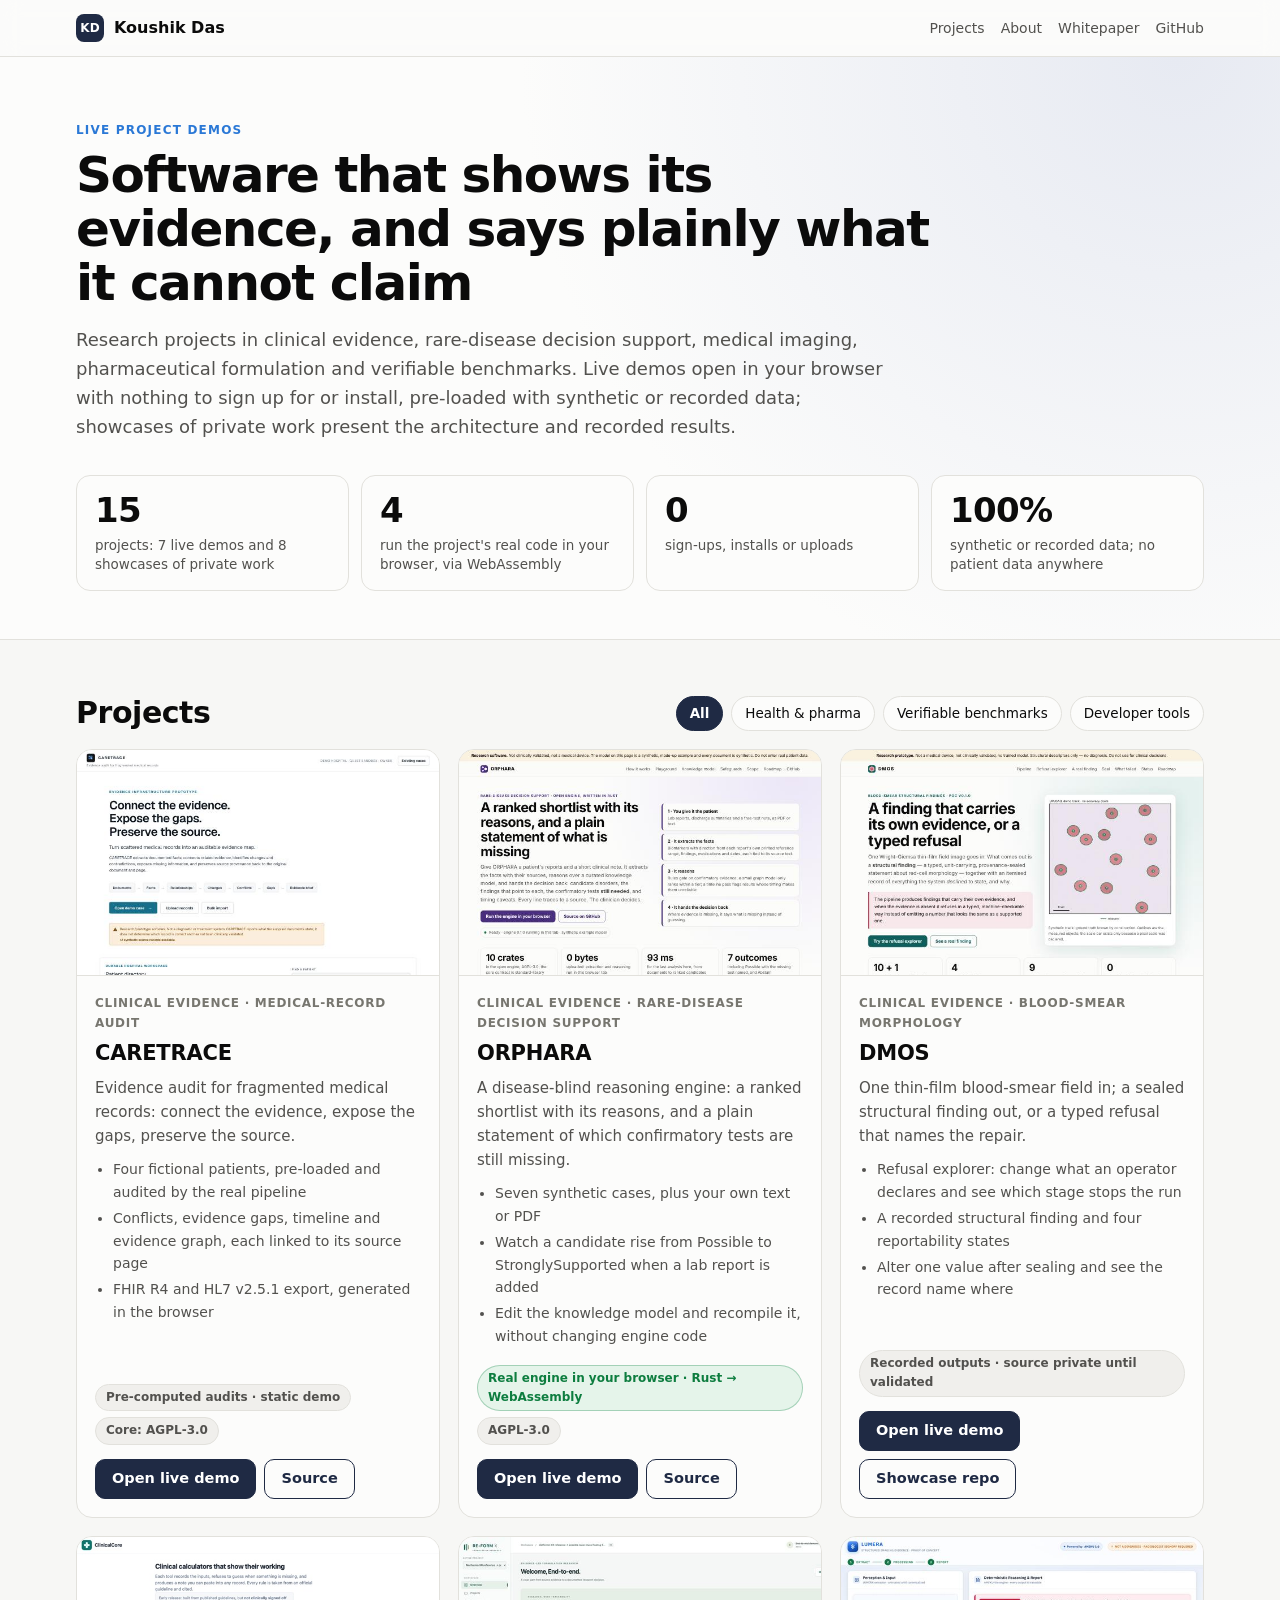
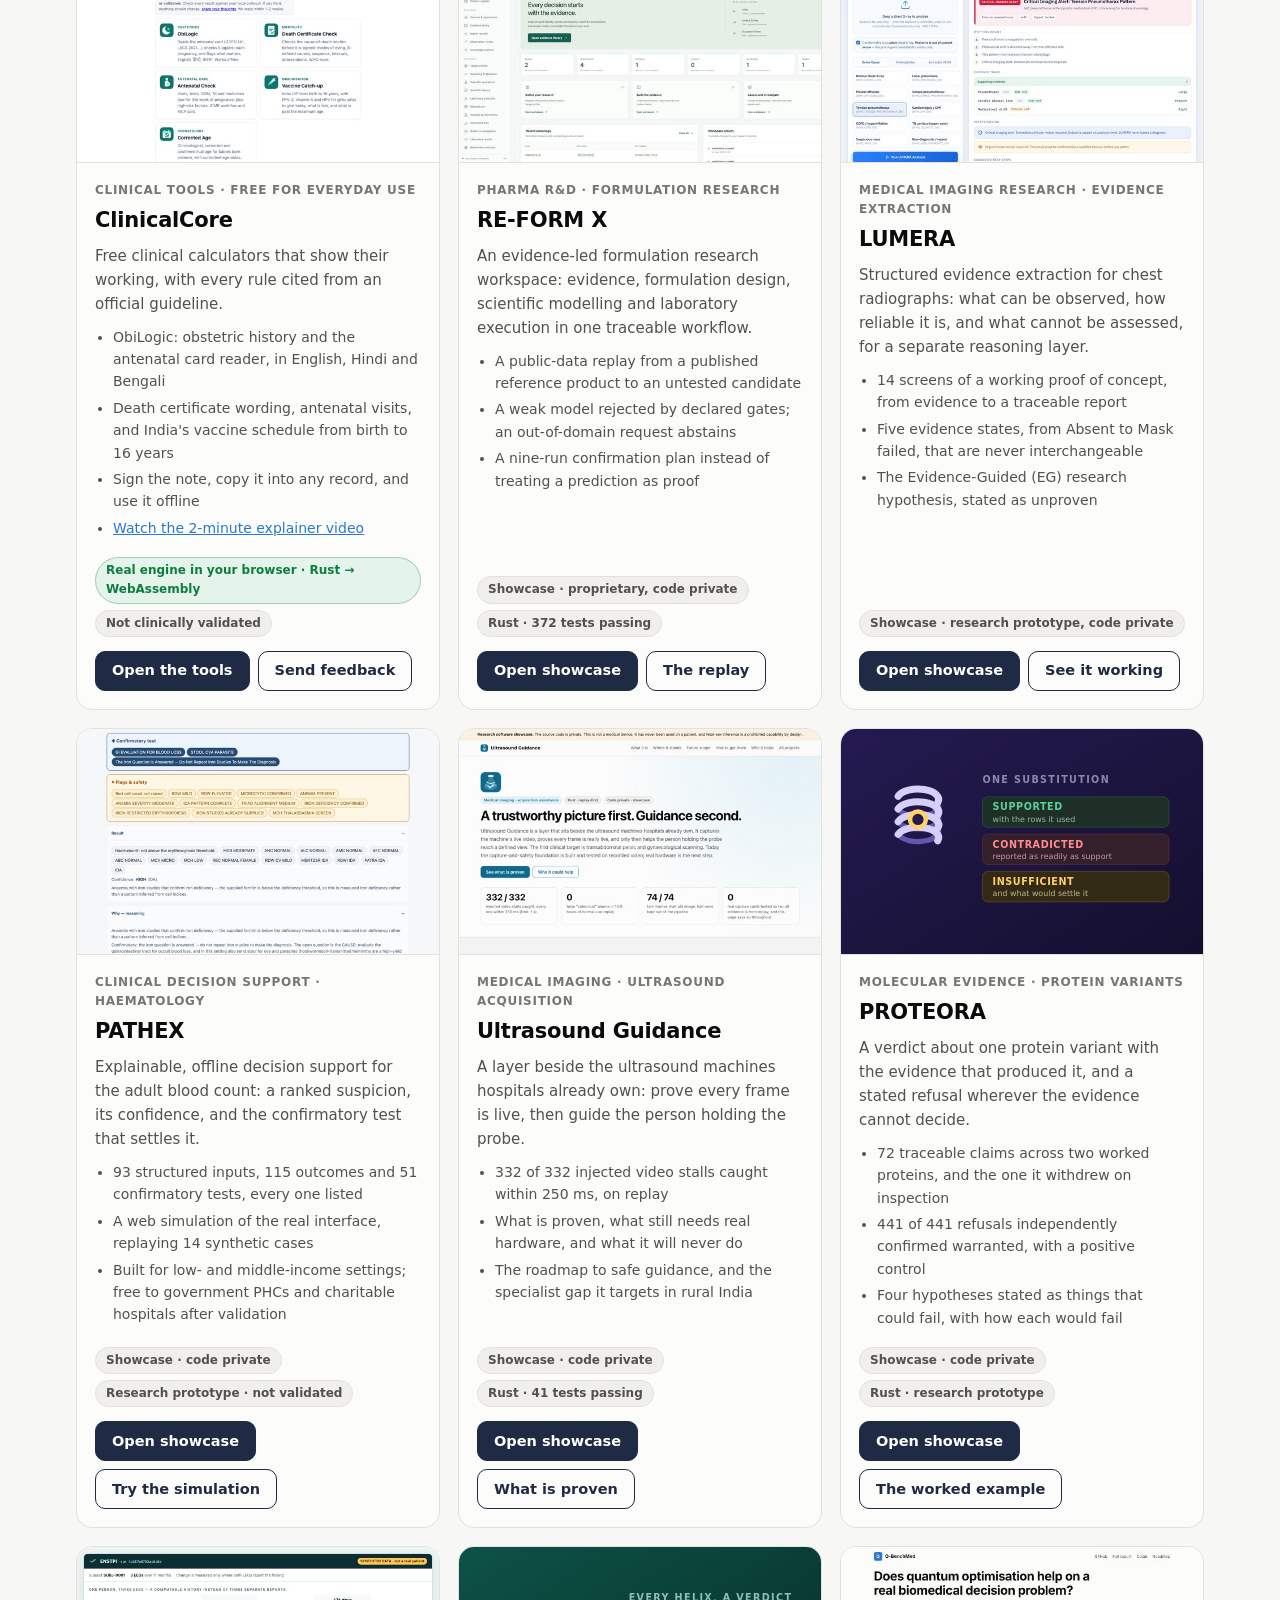
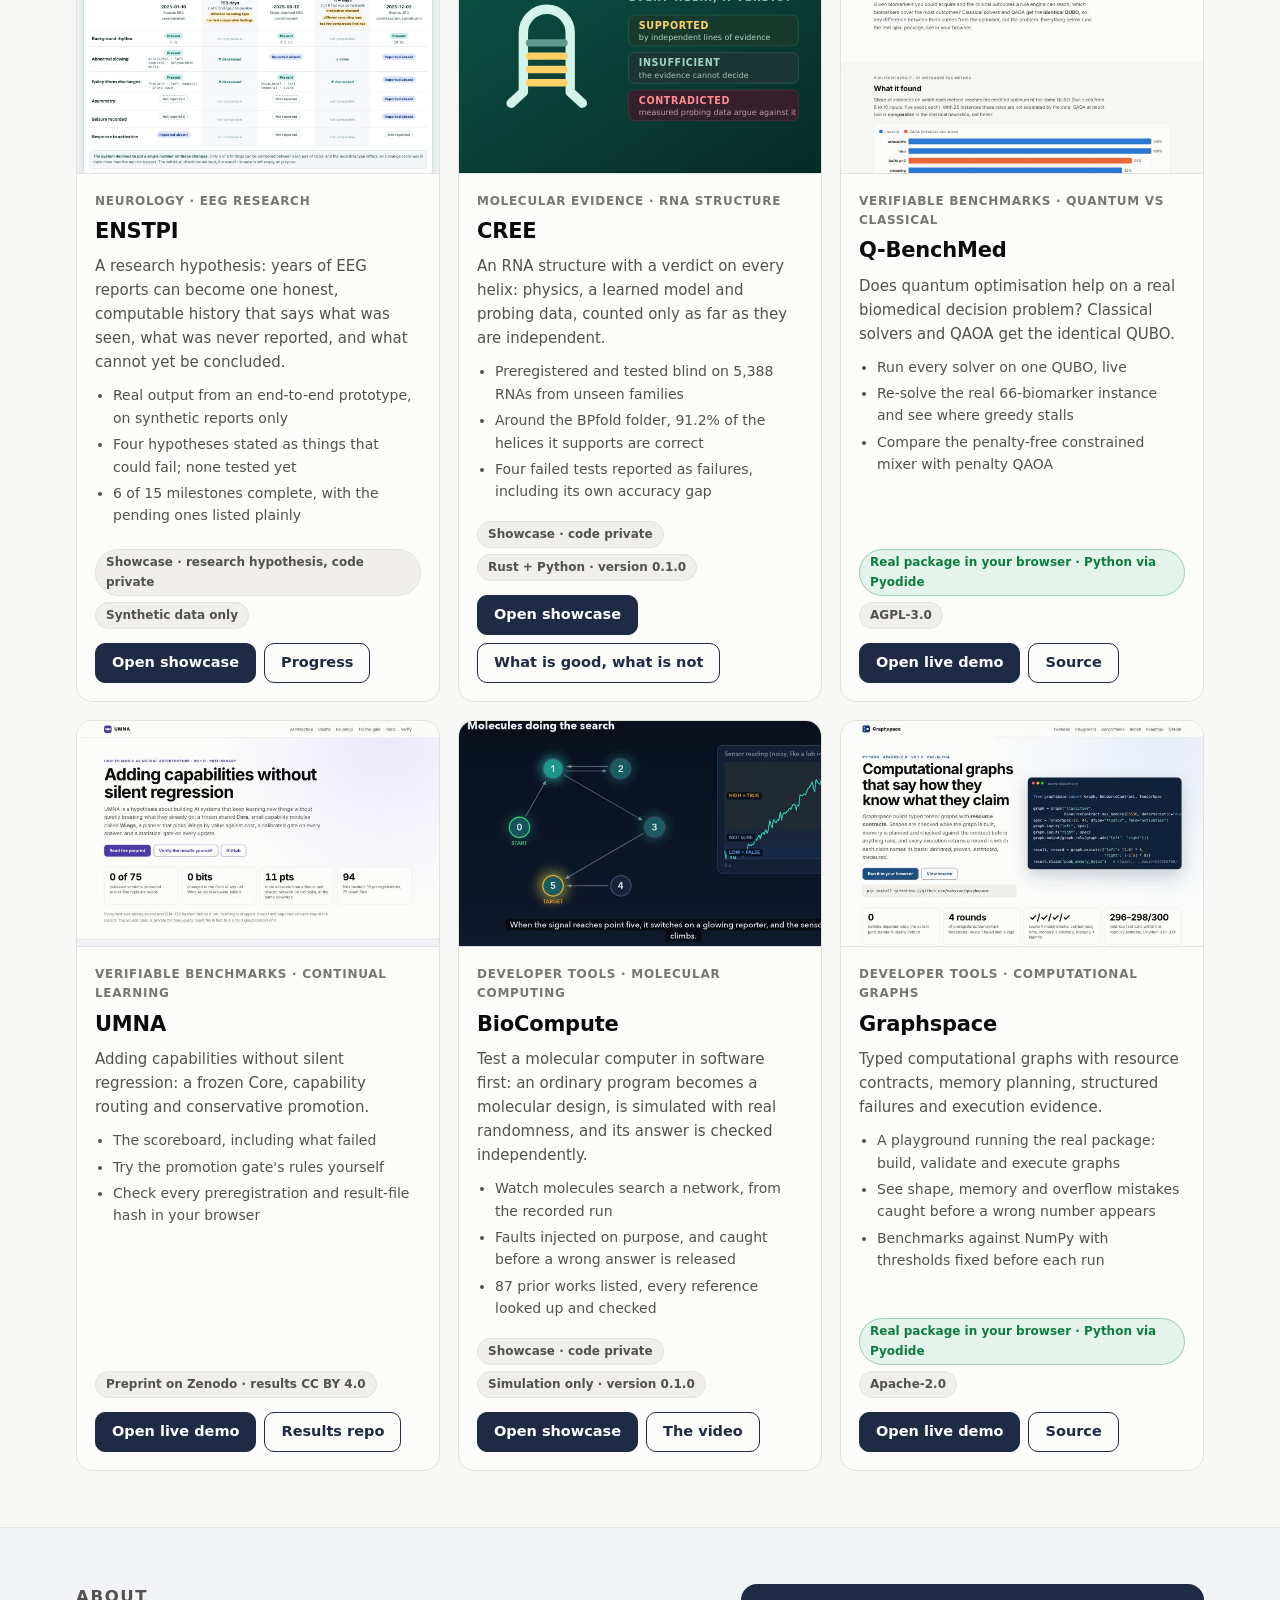
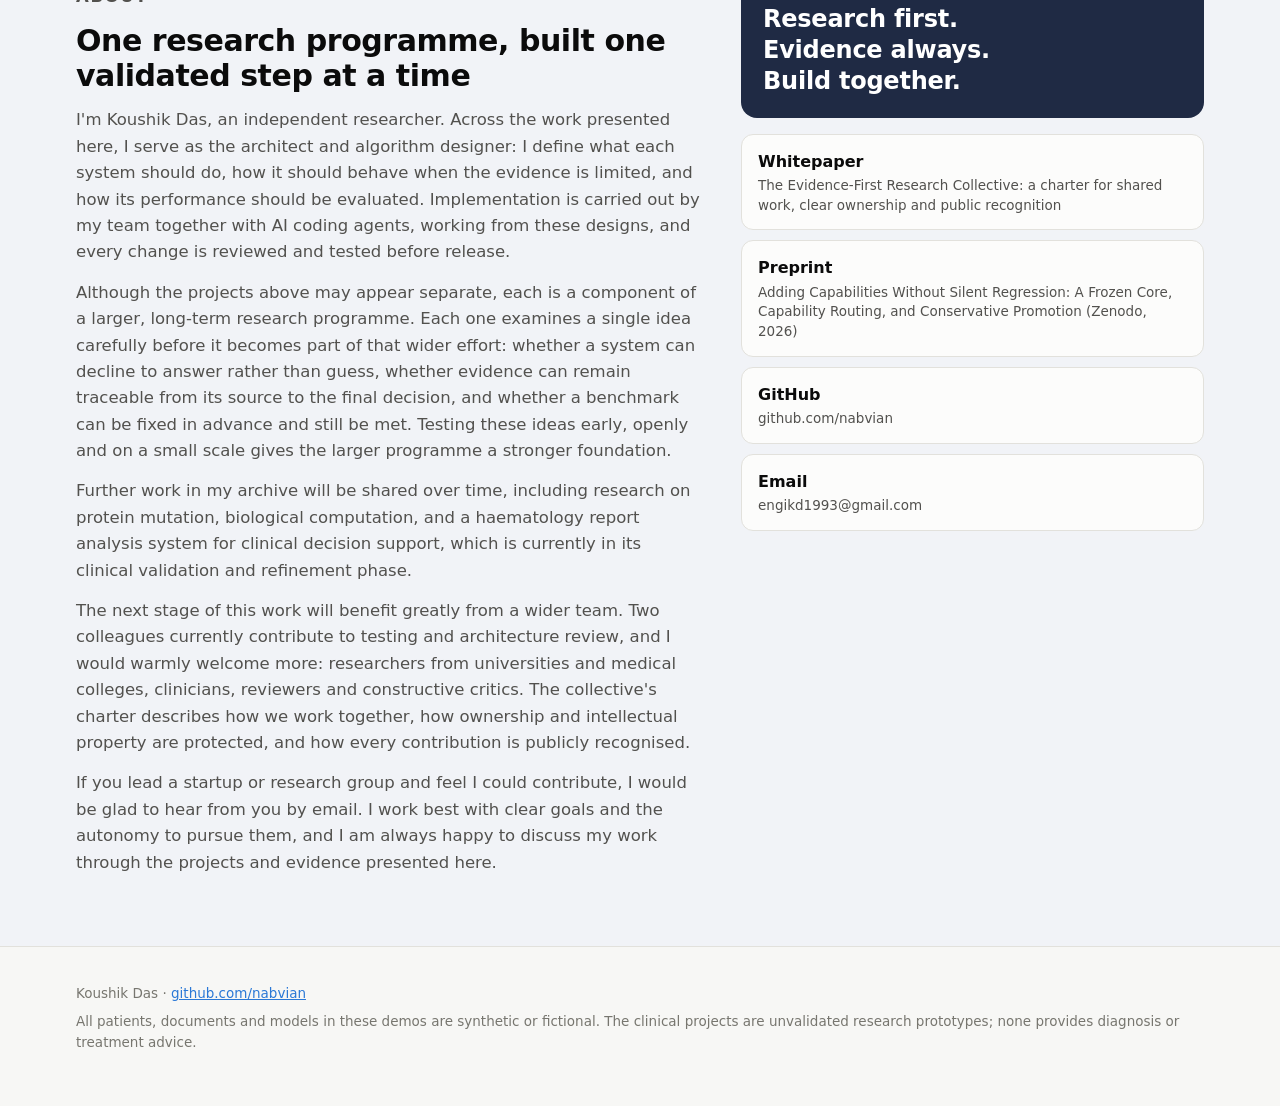
==== commit 4a83cb85: "Link the ClinicalCore explainer video" ====
--- a/index.html
+++ b/index.html
@@ -111,6 +111,7 @@
             <li>ObiLogic: obstetric history and the antenatal card reader, in English, Hindi and Bengali</li>
             <li>Death certificate wording, antenatal visits, and India's vaccine schedule from birth to 16 years</li>
             <li>Sign the note, copy it into any record, and use it offline</li>
+            <li><a href="https://nabvian.github.io/clinicalcore/#video">Watch the 2-minute explainer video</a></li>
           </ul>
           <p class="runs"><span class="pill live">Real engine in your browser · Rust → WebAssembly</span><span class="pill">Not clinically validated</span></p>
           <div class="actions"><a class="button" href="https://nabvian.github.io/clinicalcore/">Open the tools</a><a class="button ghost" href="https://github.com/nabvian/clinicalcore/issues/new?template=feedback.md">Send feedback</a></div>
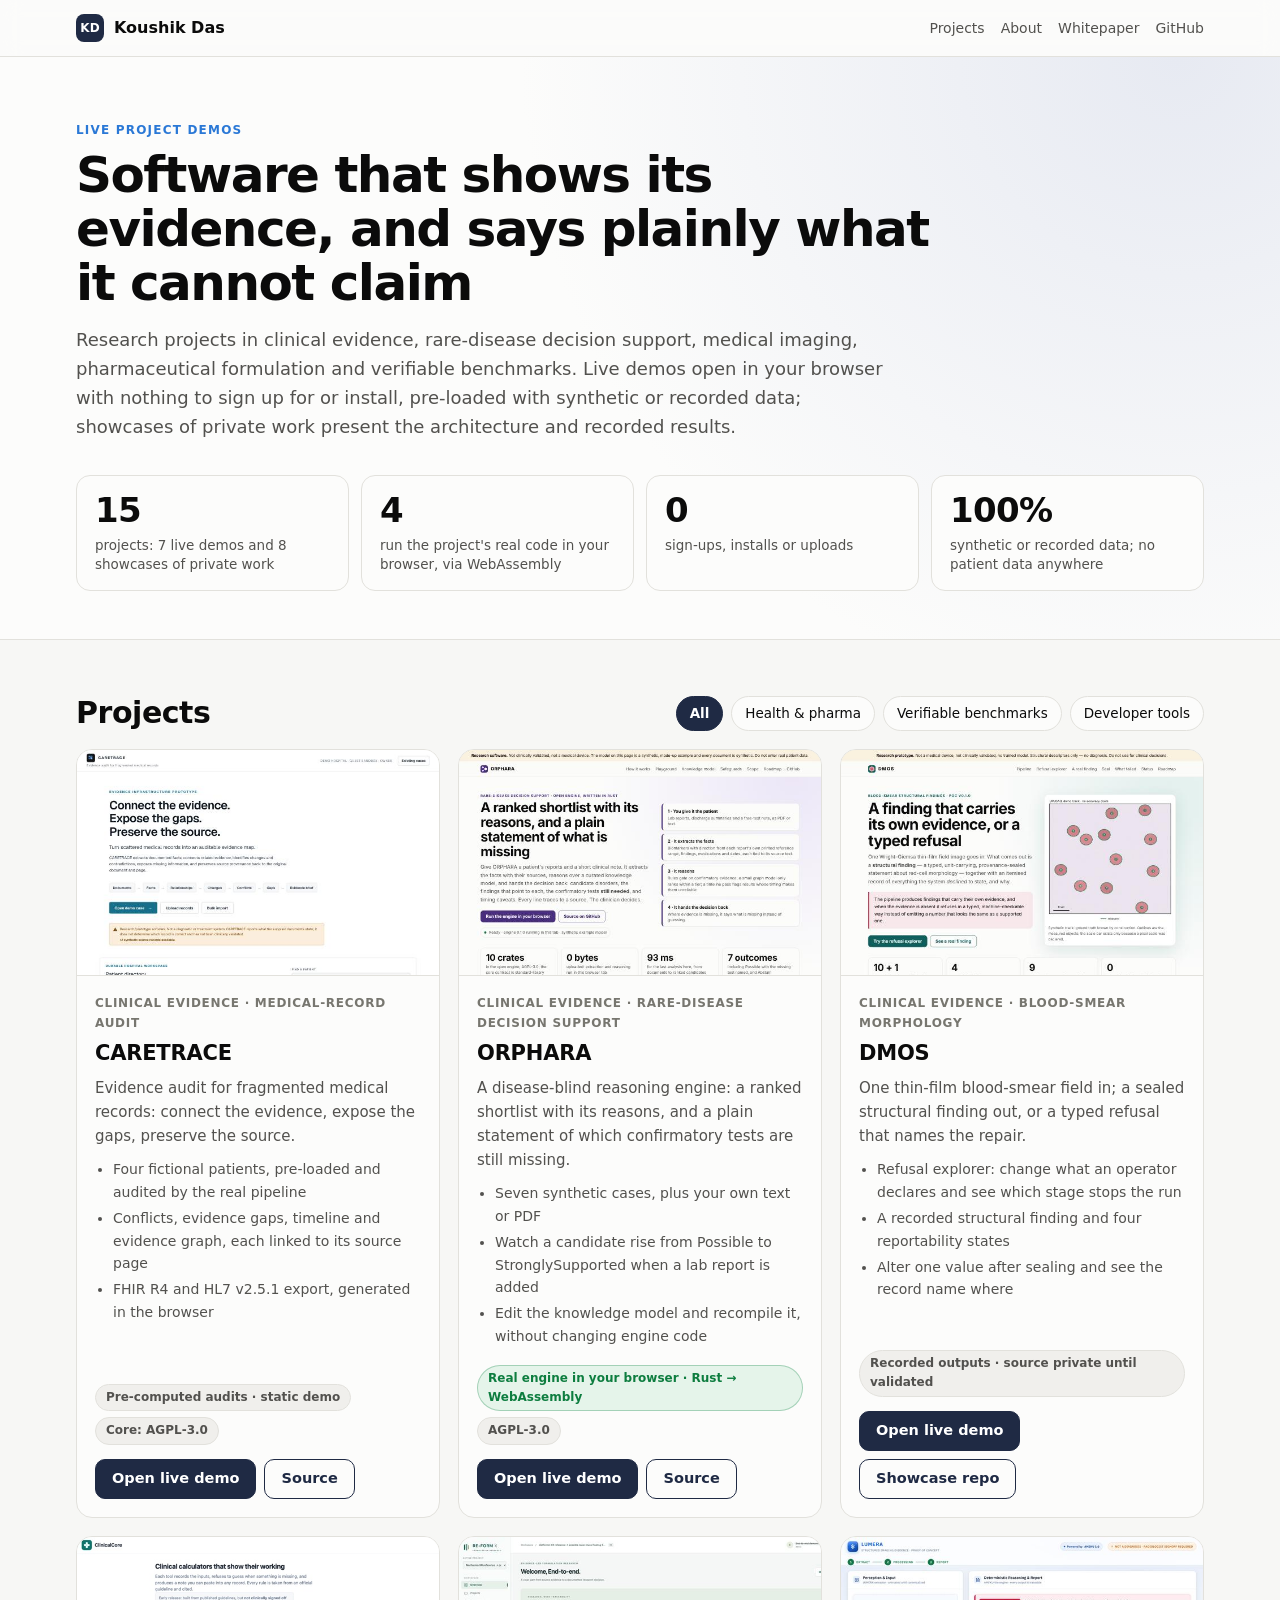
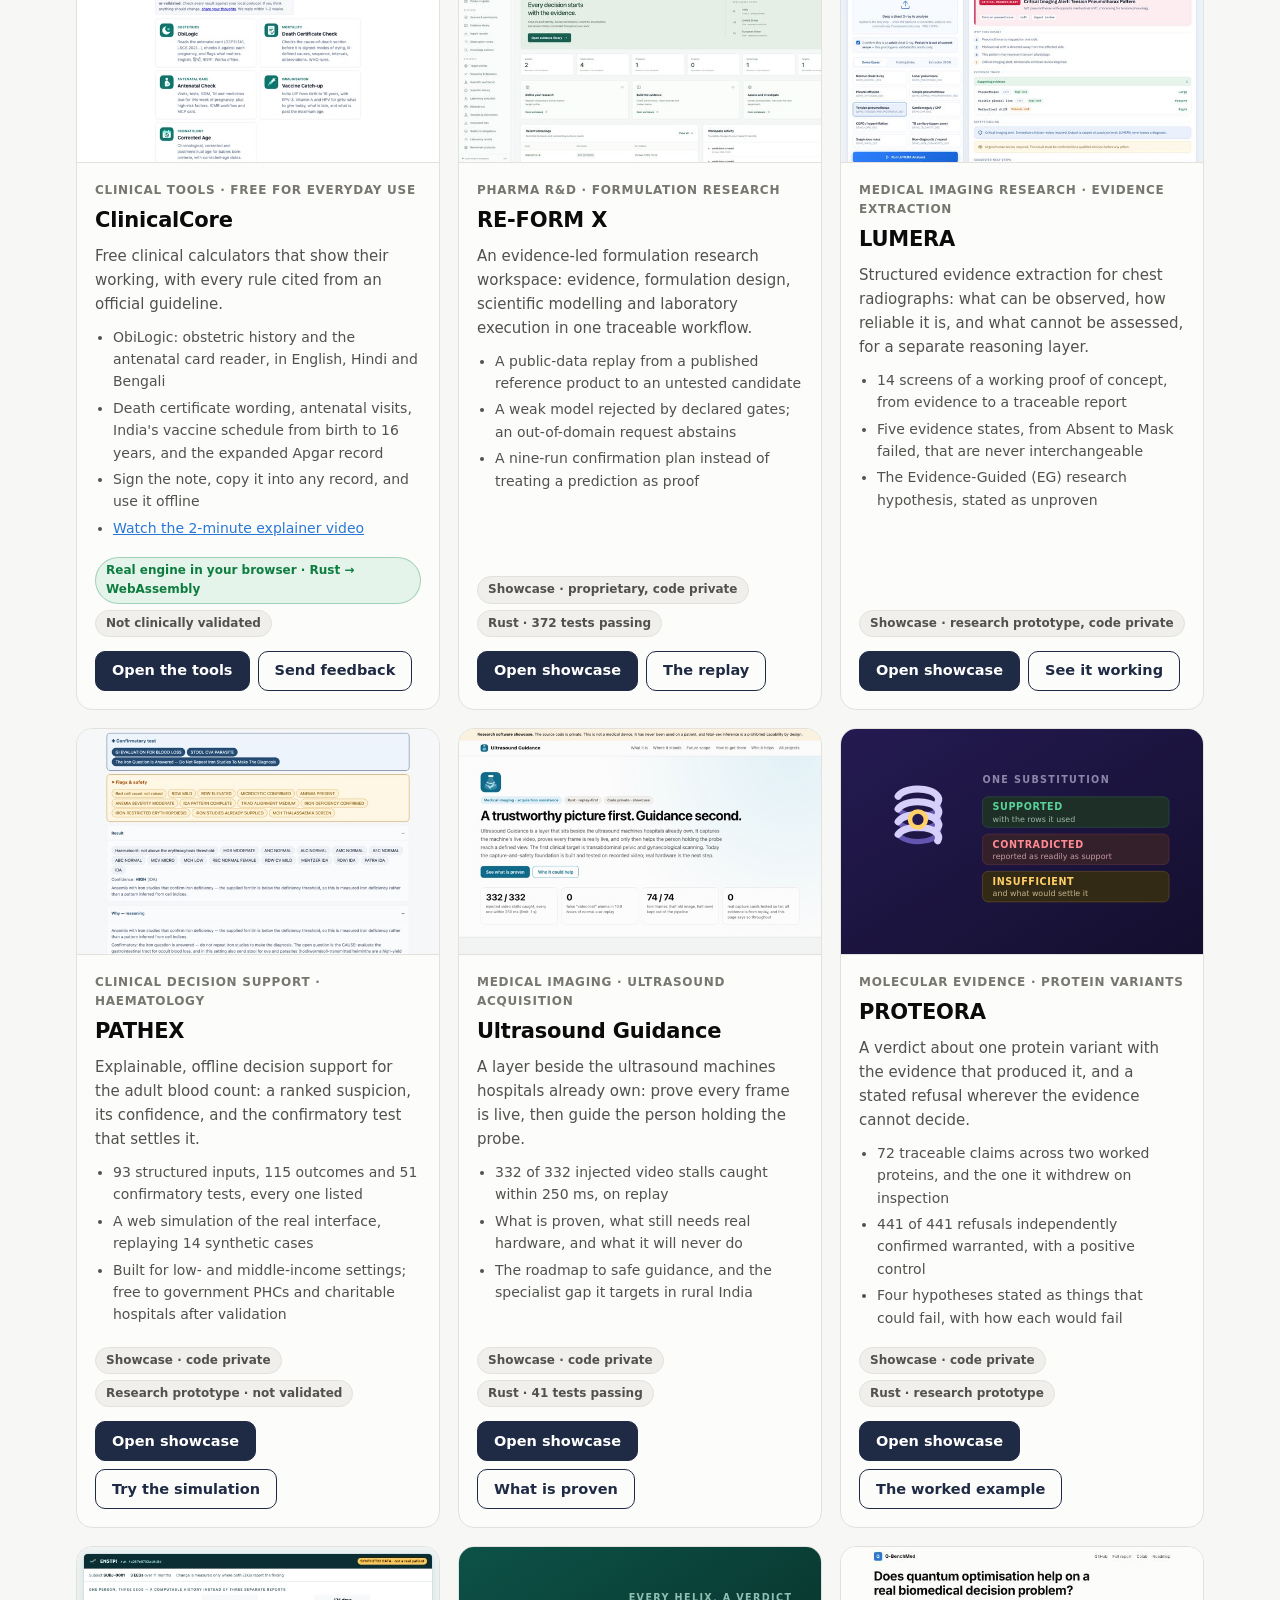
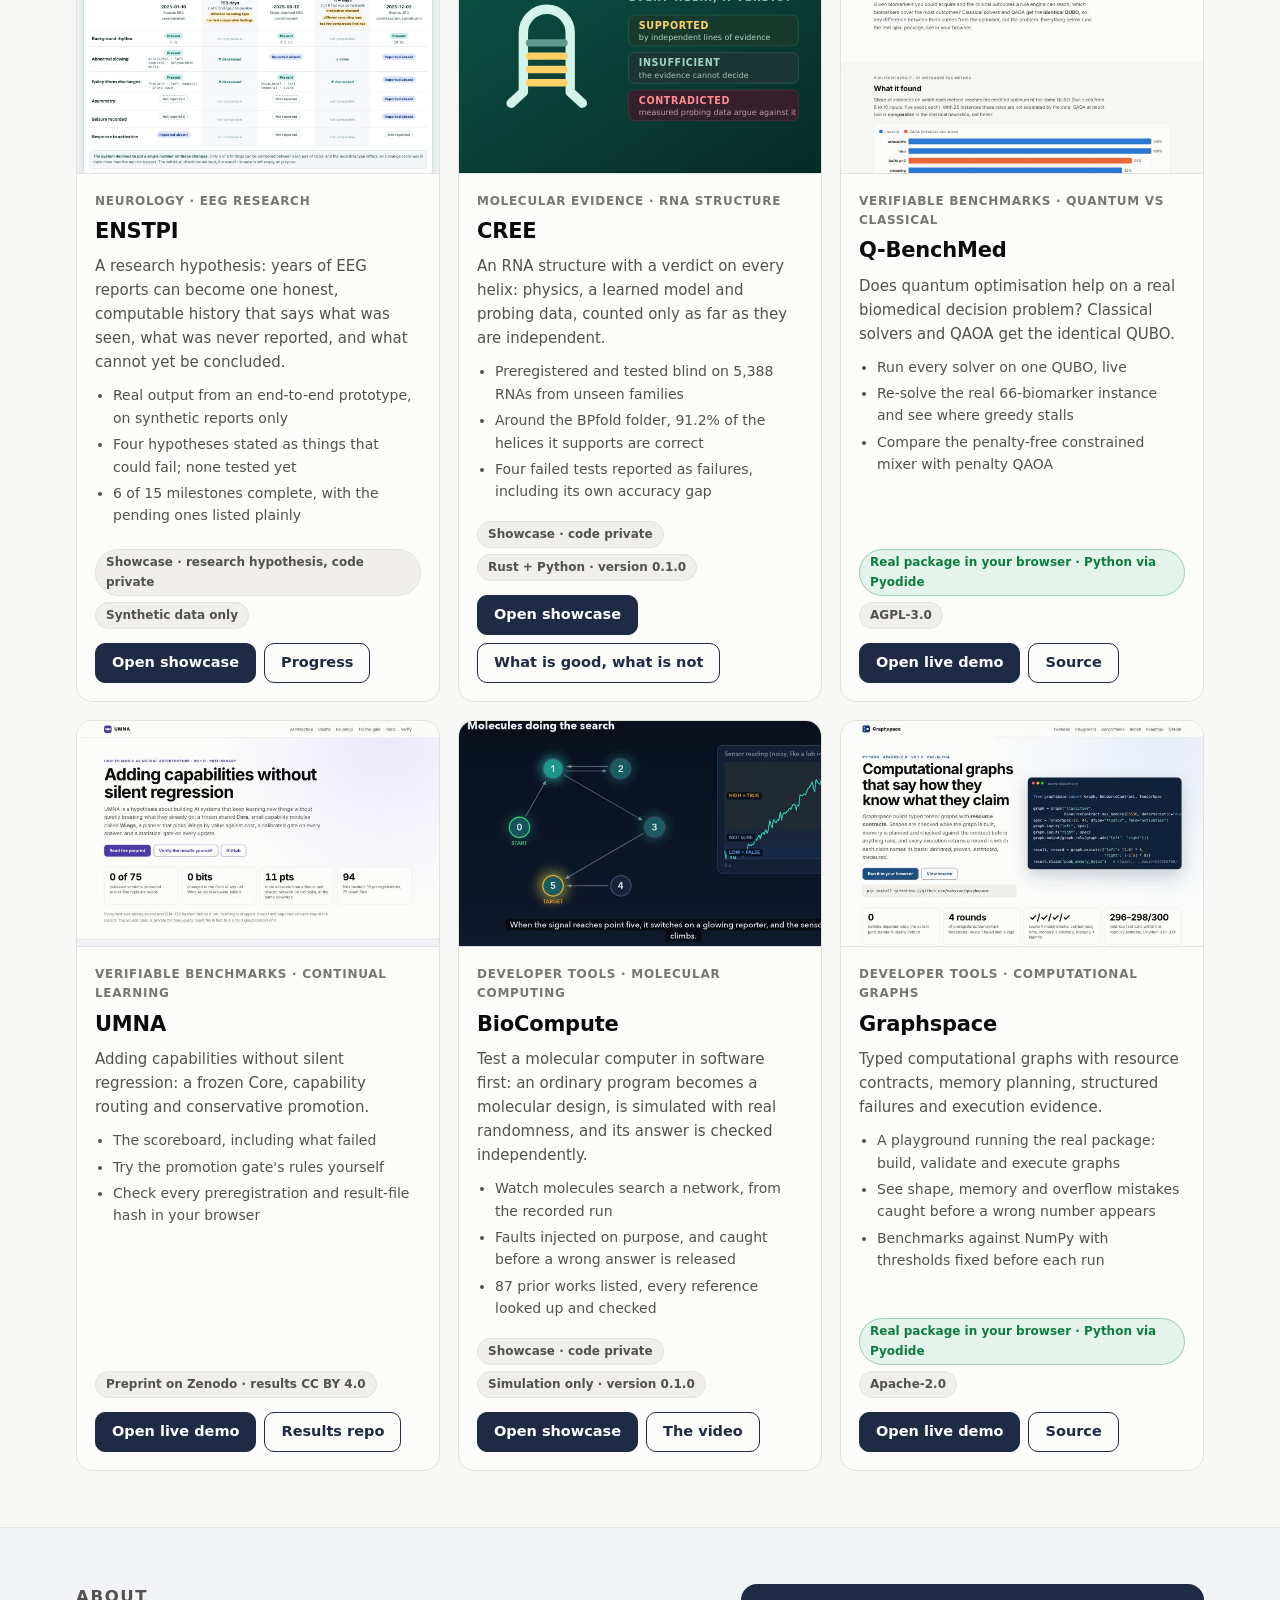
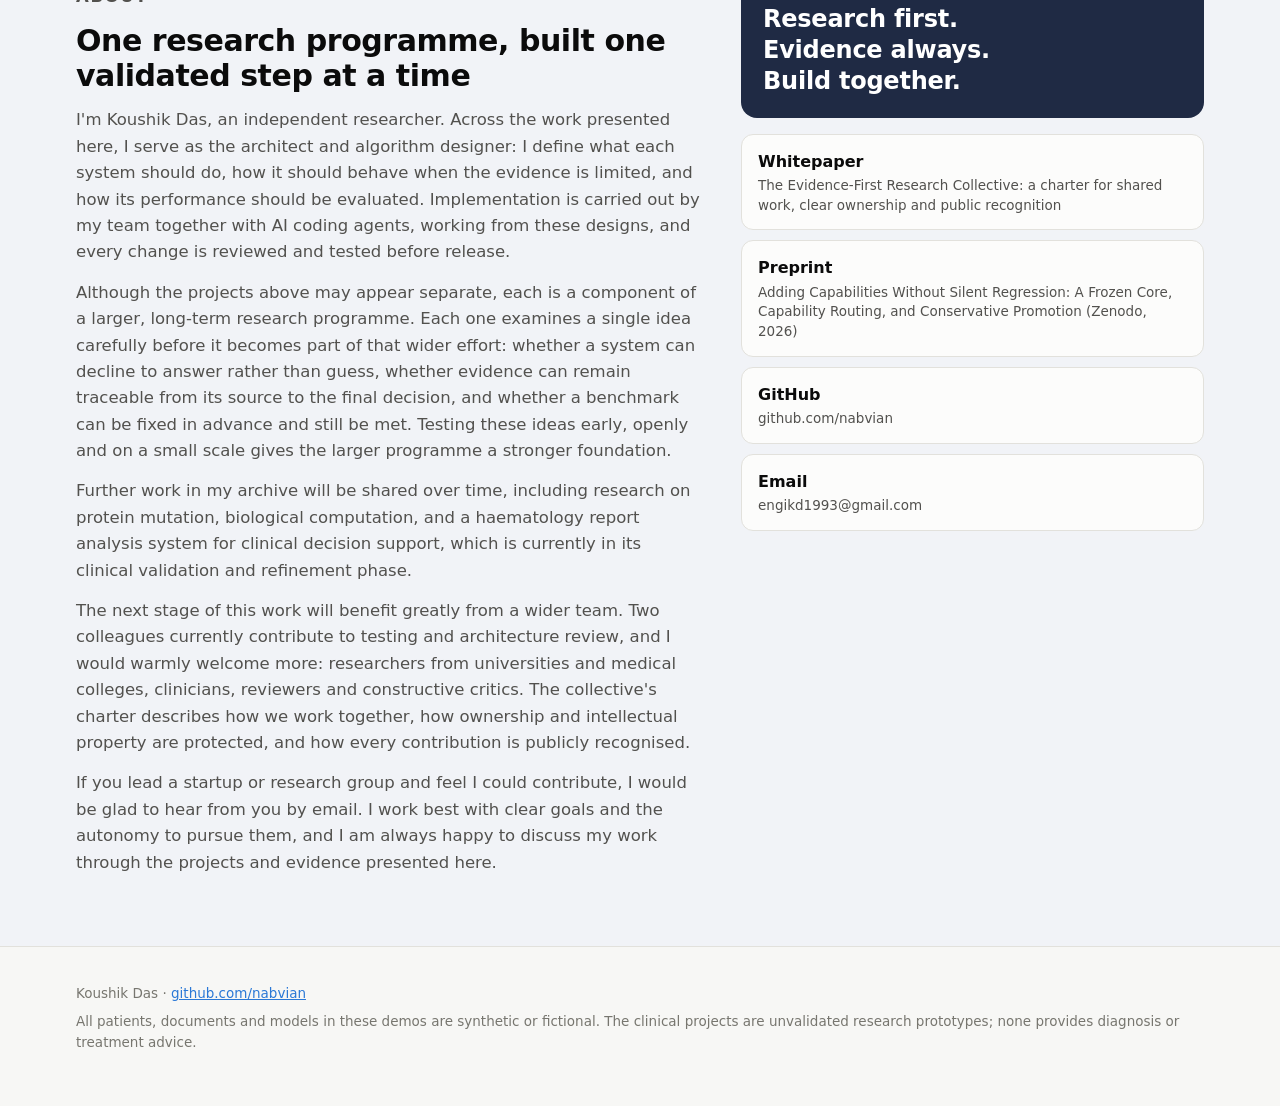
==== commit 5cc422ee: "Mention the Apgar Record on the ClinicalCore card" ====
--- a/index.html
+++ b/index.html
@@ -109,7 +109,7 @@
           <p class="pitch">Free clinical calculators that show their working, with every rule cited from an official guideline.</p>
           <ul class="try">
             <li>ObiLogic: obstetric history and the antenatal card reader, in English, Hindi and Bengali</li>
-            <li>Death certificate wording, antenatal visits, and India's vaccine schedule from birth to 16 years</li>
+            <li>Death certificate wording, antenatal visits, India's vaccine schedule from birth to 16 years, and the expanded Apgar record</li>
             <li>Sign the note, copy it into any record, and use it offline</li>
             <li><a href="https://nabvian.github.io/clinicalcore/#video">Watch the 2-minute explainer video</a></li>
           </ul>
